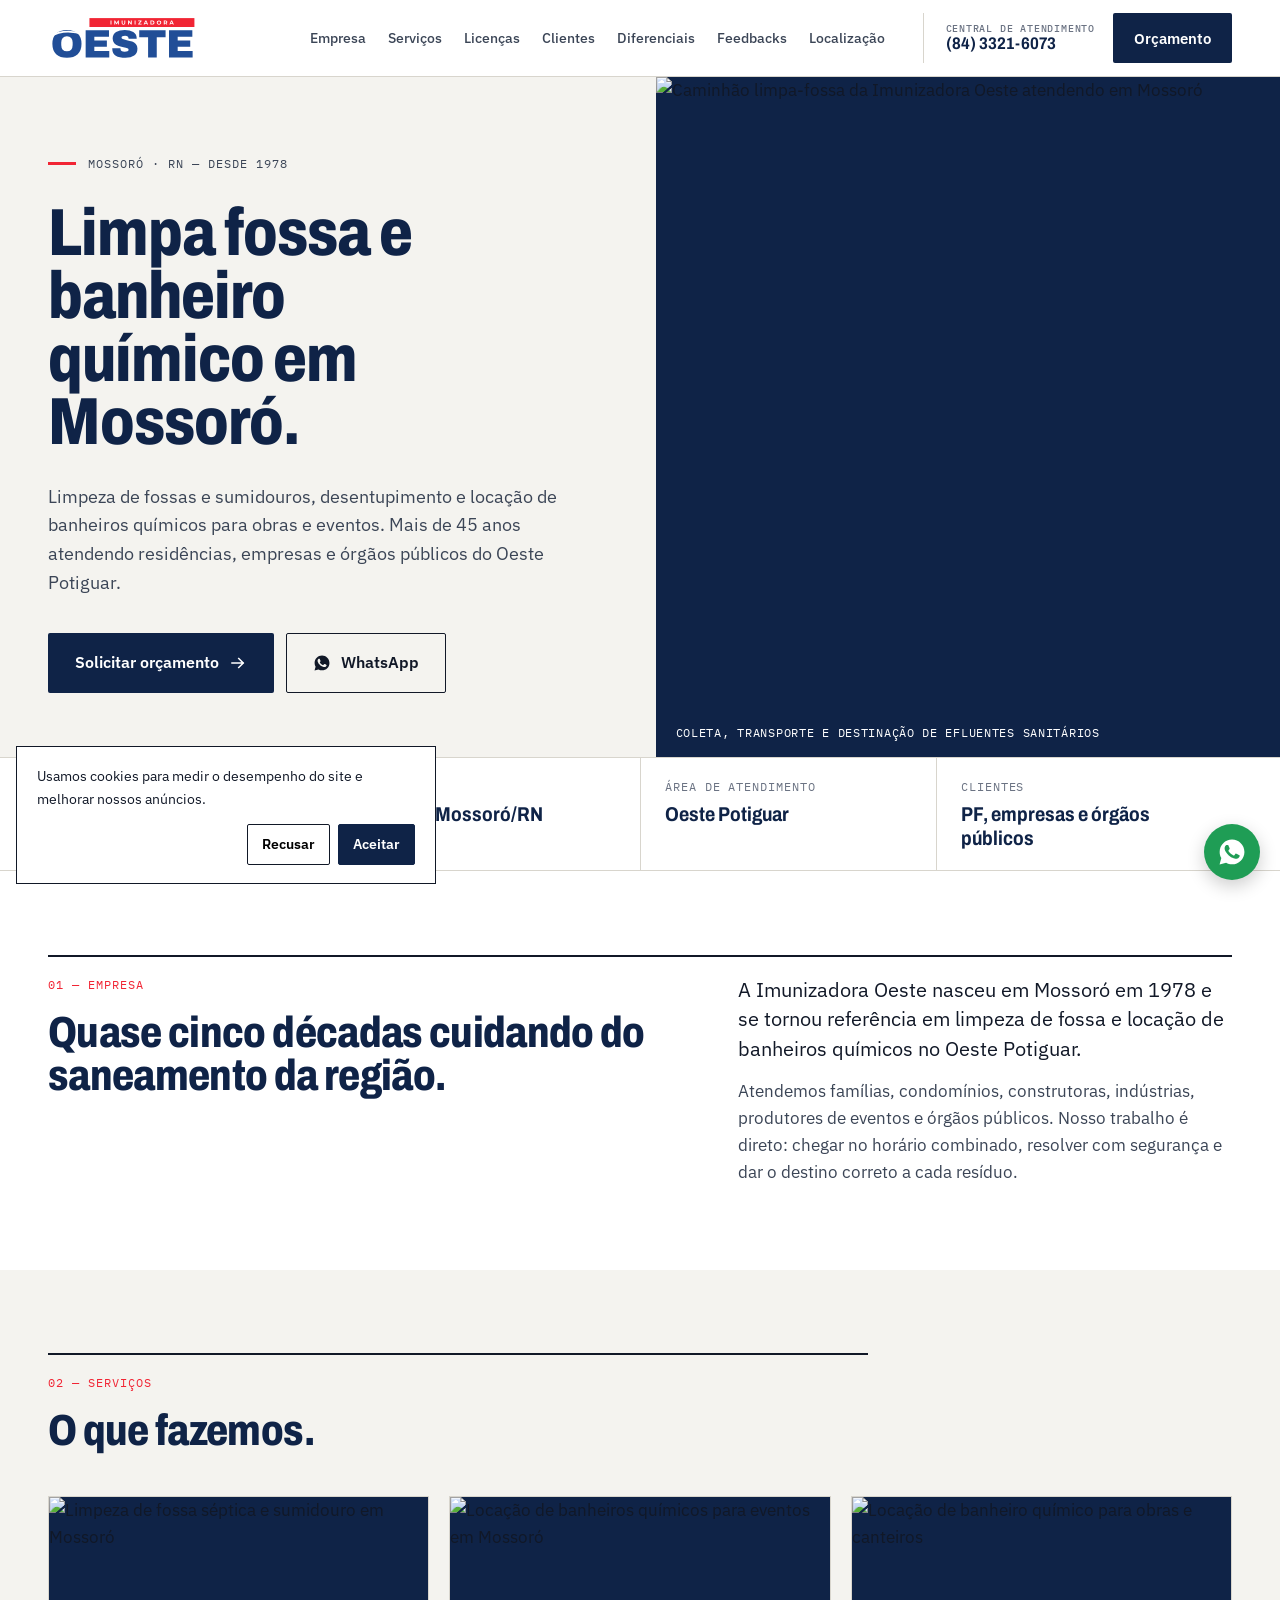
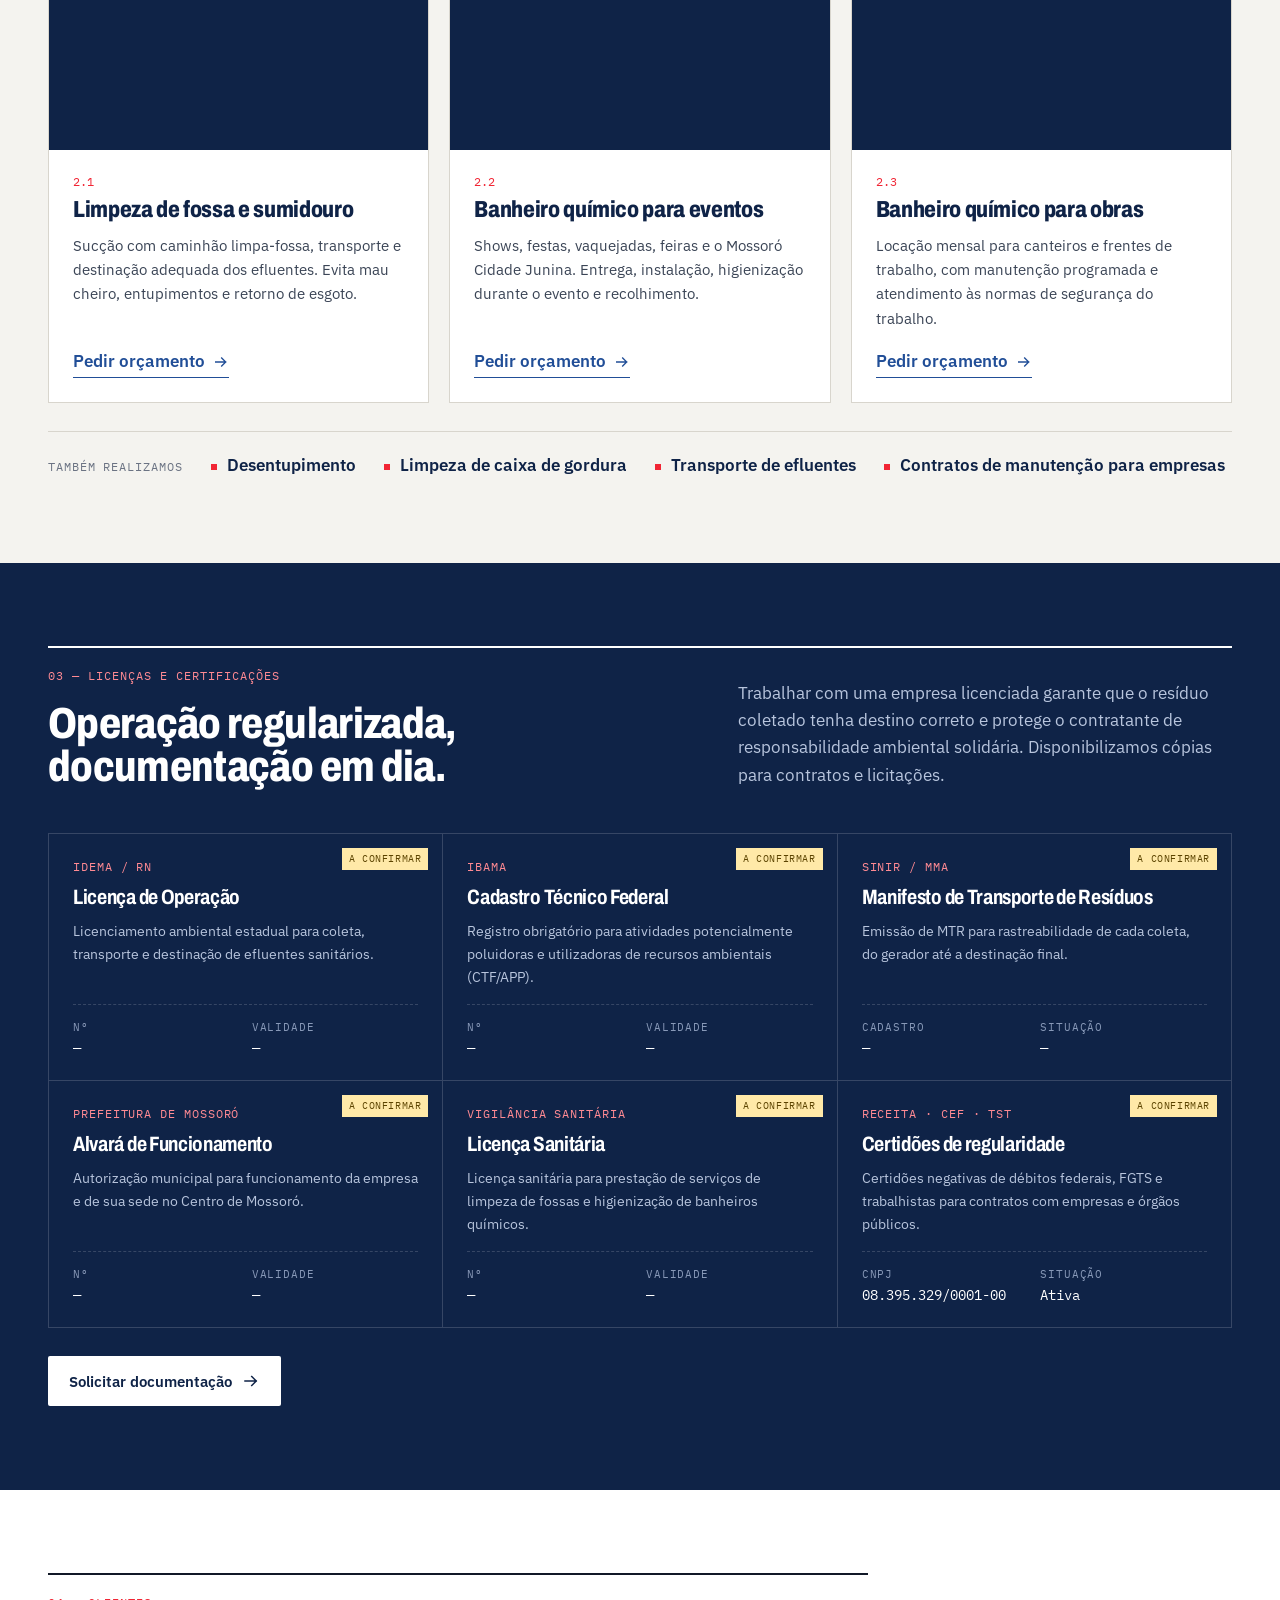
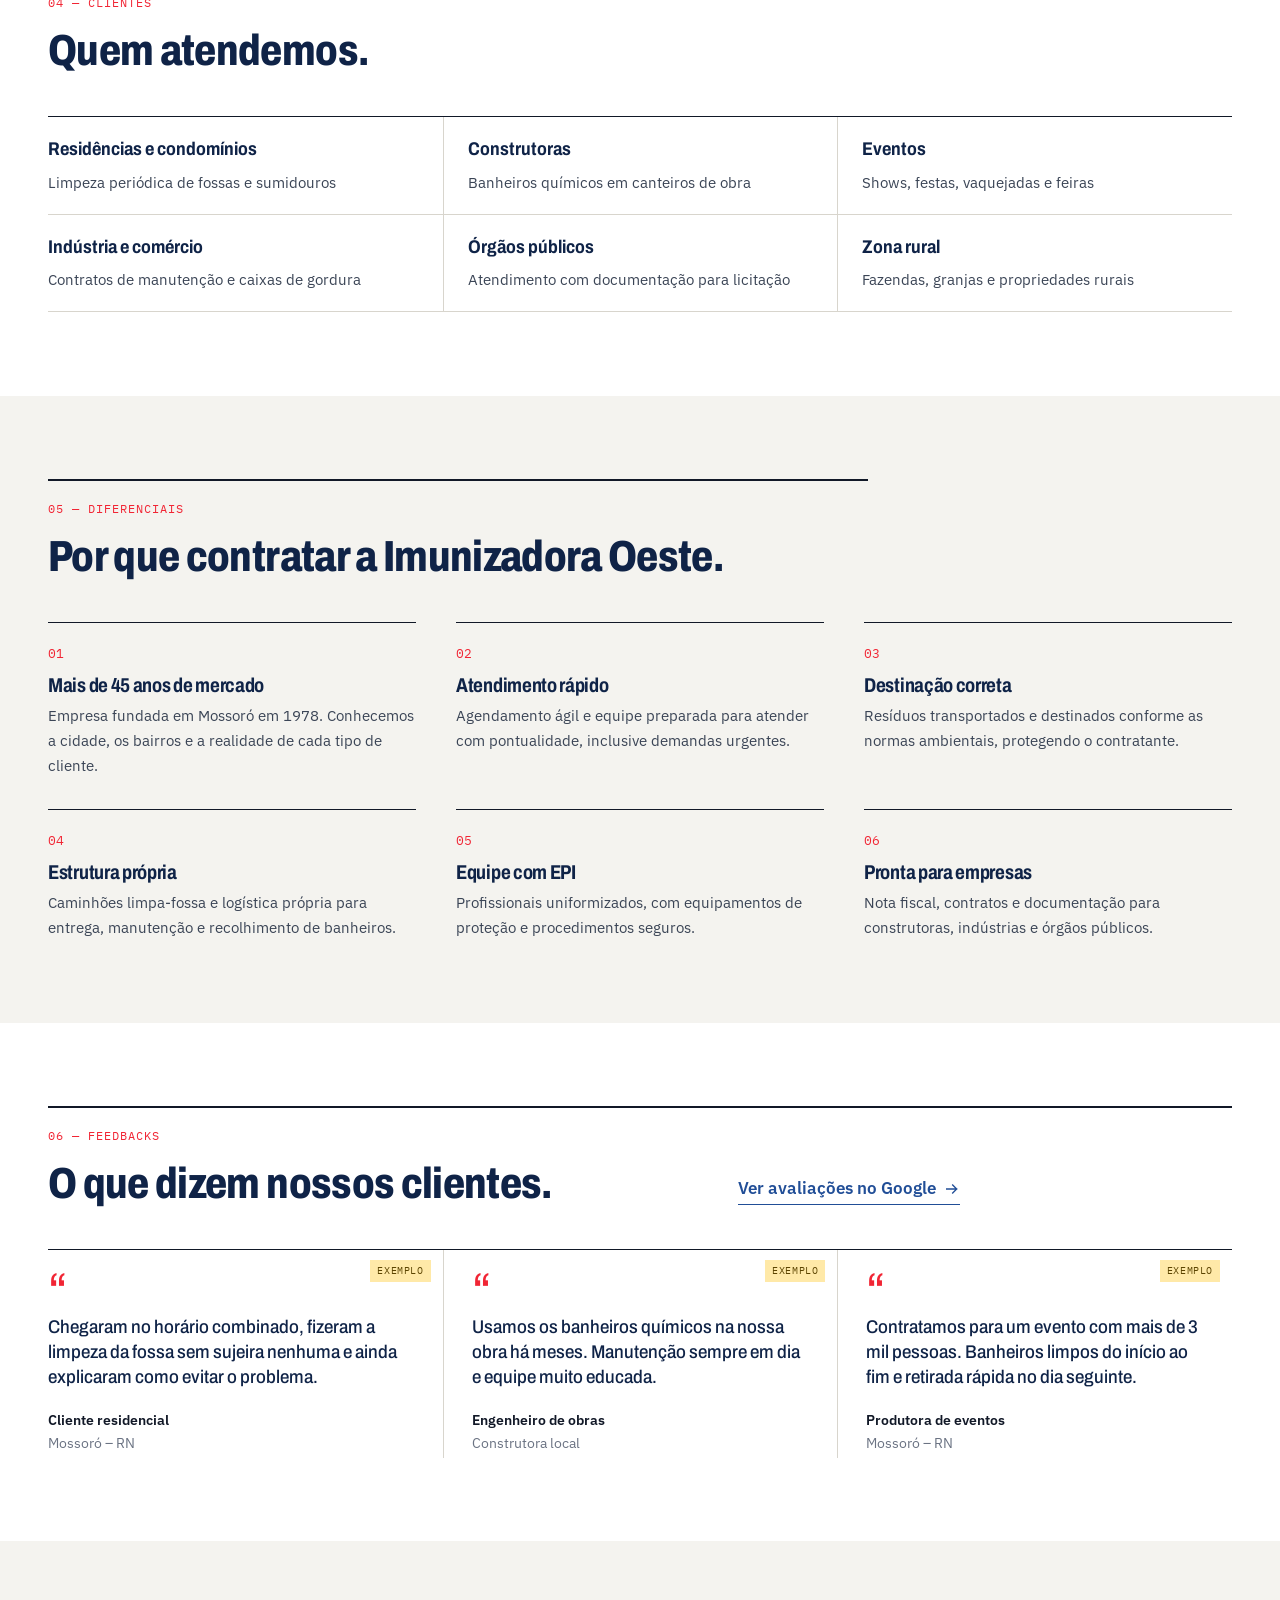
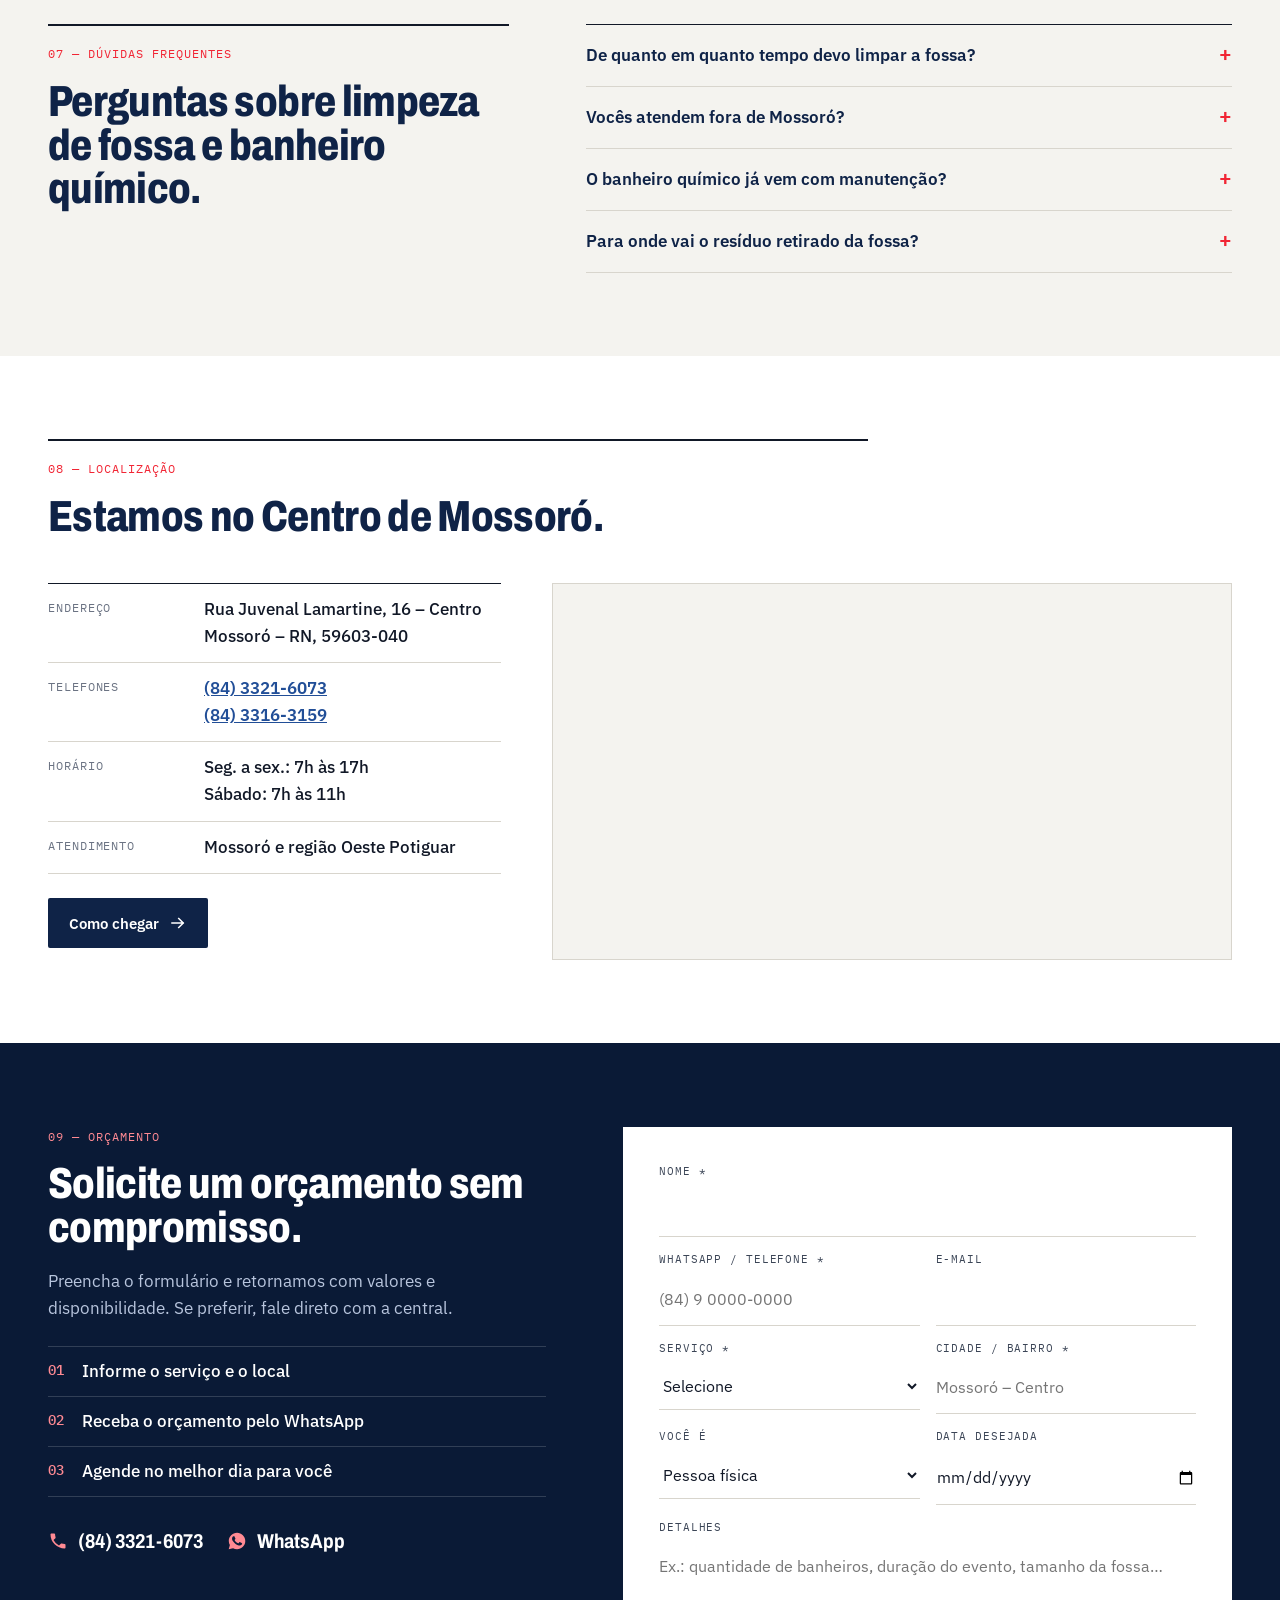
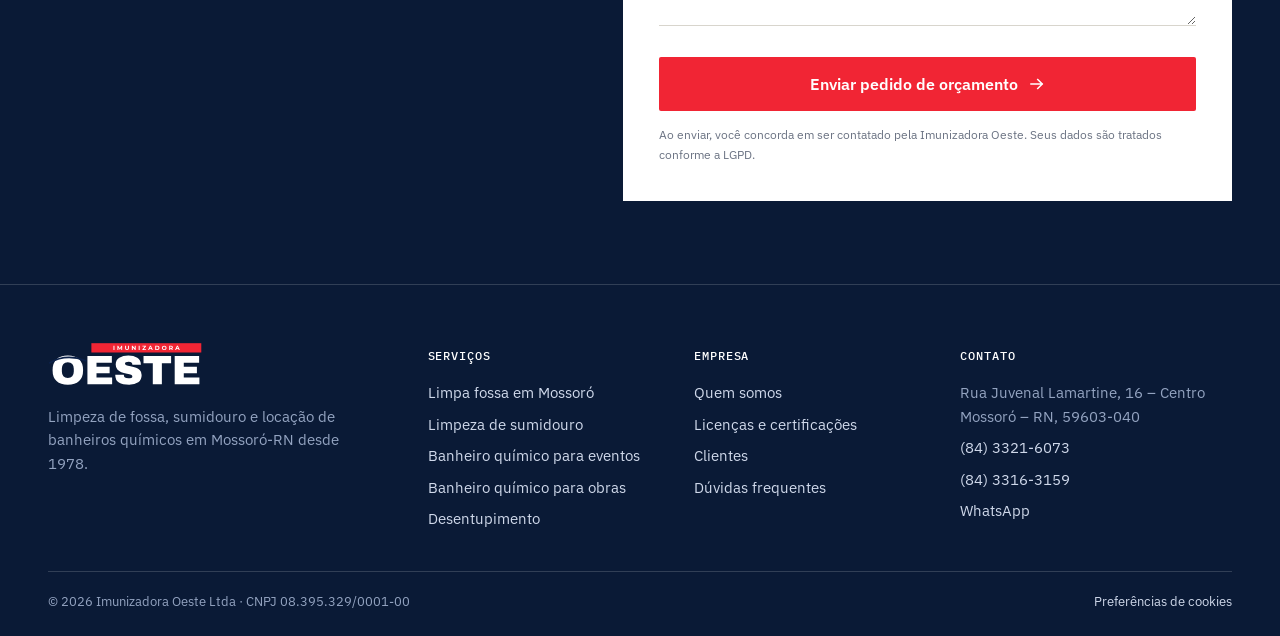
==== index.html @ 20e580c3 "Corrige cache de CSS/JS e enxuga a página - Versionamento automático (?v=hash) de style.css e main.j" ====
<!doctype html>
<html lang="pt-BR">
<head>
<meta charset="utf-8">
<meta name="viewport" content="width=device-width, initial-scale=1">
<title>Limpa Fossa e Banheiro Químico em Mossoró | Imunizadora Oeste – Desde 1978</title>
<meta name="description" content="Imunizadora Oeste: limpeza de fossa, sumidouro e locação de banheiros químicos em Mossoró-RN há mais de 45 anos. Atendimento rápido para residências, obras, eventos e empresas. Peça seu orçamento.">
<meta name="robots" content="index, follow, max-image-preview:large">
<link rel="canonical" href="https://imunizadora-oeste.vercel.app/">
<meta name="theme-color" content="#214E97">
<link rel="icon" href="/assets/img/favicon.svg" type="image/svg+xml">

<!-- Geo / SEO local -->
<meta name="geo.region" content="BR-RN">
<meta name="geo.placename" content="Mossoró">
<meta name="geo.position" content="-5.1878;-37.3442">
<meta name="ICBM" content="-5.1878, -37.3442">

<!-- Open Graph / redes sociais -->
<meta property="og:type" content="website">
<meta property="og:locale" content="pt_BR">
<meta property="og:site_name" content="Imunizadora Oeste">
<meta property="og:title" content="Imunizadora Oeste | Limpa Fossa e Banheiro Químico em Mossoró-RN">
<meta property="og:description" content="Há mais de 45 anos cuidando do saneamento de Mossoró e região. Limpeza de fossa e locação de banheiros químicos.">
<meta property="og:url" content="https://imunizadora-oeste.vercel.app/">
<meta property="og:image" content="https://imunizadora-oeste.vercel.app/assets/img/og-image.png">
<meta property="og:image:width" content="1376">
<meta property="og:image:height" content="768">
<meta name="twitter:card" content="summary_large_image">

<link rel="preconnect" href="https://fonts.googleapis.com">
<link rel="preconnect" href="https://fonts.gstatic.com" crossorigin>
<link href="https://fonts.googleapis.com/css2?family=Archivo:wdth,wght@62..125,500..800&family=IBM+Plex+Mono:wght@500&family=IBM+Plex+Sans:wght@400;500;600&display=swap" rel="stylesheet">
<link rel="preload" as="image" imagesrcset="/_vercel/image?url=https%3A%2F%2Fassets.morphix.pro%2Fb5ifkhx3.png&amp;w=640&amp;q=75 640w, /_vercel/image?url=https%3A%2F%2Fassets.morphix.pro%2Fb5ifkhx3.png&amp;w=1080&amp;q=75 1080w, /_vercel/image?url=https%3A%2F%2Fassets.morphix.pro%2Fb5ifkhx3.png&amp;w=1920&amp;q=75 1920w" imagesizes="(max-width: 900px) 100vw, 50vw">

<!-- =========================================================
     TRACKING – troque os IDs abaixo antes de publicar
     GTM: GTM-XXXXXXX | GA4: G-XXXXXXXXXX | Meta Pixel: 000000000000000
     ========================================================= -->
<script>
  window.SITE_CONFIG = {
    gtmId: 'GTM-XXXXXXX',
    ga4Id: 'G-XXXXXXXXXX',          // usado só se não houver GTM
    metaPixelId: '000000000000000',
    whatsapp: '558433216073',       // WhatsApp comercial (DDI+DDD+número)
    phone: '+558433216073',
    leadWebhook: ''                 // opcional: URL (Make/n8n/Zapier/CRM) que recebe o lead em JSON
  };
  // Consent Mode v2 (LGPD) – padrão negado até o aceite
  window.dataLayer = window.dataLayer || [];
  function gtag(){dataLayer.push(arguments);}
  gtag('consent', 'default', {
    ad_storage: 'denied', ad_user_data: 'denied', ad_personalization: 'denied',
    analytics_storage: 'denied', wait_for_update: 500
  });
  try { if (localStorage.getItem('io_consent') === 'granted') {
    gtag('consent', 'update', {ad_storage:'granted',ad_user_data:'granted',ad_personalization:'granted',analytics_storage:'granted'});
  }} catch(e){}
</script>
<script>
  // Google Tag Manager
  (function(w,d,s,l,i){if(!i||/X{5,}/.test(i))return;w[l]=w[l]||[];w[l].push({'gtm.start':
  new Date().getTime(),event:'gtm.js'});var f=d.getElementsByTagName(s)[0],
  j=d.createElement(s),dl=l!='dataLayer'?'&l='+l:'';j.async=true;j.src=
  'https://www.googletagmanager.com/gtm.js?id='+i+dl;f.parentNode.insertBefore(j,f);
  })(window,document,'script','dataLayer',window.SITE_CONFIG.gtmId);
  // GA4 direto (fallback quando não houver GTM)
  (function(id, gtm){ if(!id || /X{5,}/.test(id) || !/X{5,}/.test(gtm)) return;
    var s=document.createElement('script'); s.async=true; s.src='https://www.googletagmanager.com/gtag/js?id='+id;
    document.head.appendChild(s); gtag('js', new Date()); gtag('config', id);
  })(window.SITE_CONFIG.ga4Id, window.SITE_CONFIG.gtmId);
  // Meta Pixel
  (function(id){ if(!id || /^0+$/.test(id)) return;
  !function(f,b,e,v,n,t,s){if(f.fbq)return;n=f.fbq=function(){n.callMethod?
  n.callMethod.apply(n,arguments):n.queue.push(arguments)};if(!f._fbq)f._fbq=n;
  n.push=n;n.loaded=!0;n.version='2.0';n.queue=[];t=b.createElement(e);t.async=!0;
  t.src=v;s=b.getElementsByTagName(e)[0];s.parentNode.insertBefore(t,s)}(window,
  document,'script','https://connect.facebook.net/en_US/fbevents.js');
  fbq('consent', localStorage.getItem('io_consent')==='granted' ? 'grant' : 'revoke');
  fbq('init', id); fbq('track', 'PageView'); })(window.SITE_CONFIG.metaPixelId);
</script>

<!-- Dados estruturados (Schema.org) -->
<script type="application/ld+json">
{
  "@context": "https://schema.org",
  "@graph": [
    {
      "@type": ["LocalBusiness", "HomeAndConstructionBusiness"],
      "@id": "https://imunizadora-oeste.vercel.app/#empresa",
      "name": "Imunizadora Oeste",
      "legalName": "Imunizadora Oeste Ltda",
      "taxID": "08.395.329/0001-00",
      "url": "https://imunizadora-oeste.vercel.app/",
      "logo": "https://imunizadora-oeste.vercel.app/assets/img/logo-imunizadora-oeste.svg",
      "image": "https://imunizadora-oeste.vercel.app/assets/img/og-image.png",
      "description": "Empresa de saneamento em Mossoró-RN desde 1978, especializada em limpeza de fossa e sumidouro e locação de banheiros químicos.",
      "foundingDate": "1978",
      "telephone": "+55-84-3321-6073",
      "priceRange": "$$",
      "address": {
        "@type": "PostalAddress",
        "streetAddress": "Rua Juvenal Lamartine, 16 - Centro",
        "addressLocality": "Mossoró",
        "addressRegion": "RN",
        "postalCode": "59603-040",
        "addressCountry": "BR"
      },
      "geo": {"@type": "GeoCoordinates", "latitude": -5.1878, "longitude": -37.3442},
      "areaServed": [
        {"@type": "City", "name": "Mossoró"},
        {"@type": "City", "name": "Areia Branca"},
        {"@type": "City", "name": "Baraúna"},
        {"@type": "City", "name": "Governador Dix-Sept Rosado"},
        {"@type": "City", "name": "Tibau"},
        {"@type": "City", "name": "Grossos"},
        {"@type": "AdministrativeArea", "name": "Região Oeste Potiguar"}
      ],
      "openingHoursSpecification": [
        {"@type": "OpeningHoursSpecification", "dayOfWeek": ["Monday","Tuesday","Wednesday","Thursday","Friday"], "opens": "07:00", "closes": "17:00"},
        {"@type": "OpeningHoursSpecification", "dayOfWeek": "Saturday", "opens": "07:00", "closes": "11:00"}
      ],
      "hasOfferCatalog": {
        "@type": "OfferCatalog",
        "name": "Serviços de saneamento",
        "itemListElement": [
          {"@type": "Offer", "itemOffered": {"@type": "Service", "name": "Limpeza de fossa séptica"}},
          {"@type": "Offer", "itemOffered": {"@type": "Service", "name": "Limpeza de sumidouro"}},
          {"@type": "Offer", "itemOffered": {"@type": "Service", "name": "Locação de banheiro químico para eventos"}},
          {"@type": "Offer", "itemOffered": {"@type": "Service", "name": "Locação de banheiro químico para obras"}},
          {"@type": "Offer", "itemOffered": {"@type": "Service", "name": "Desentupimento"}},
          {"@type": "Offer", "itemOffered": {"@type": "Service", "name": "Limpeza de caixa de gordura"}}
        ]
      }
    },
    {
      "@type": "WebSite",
      "@id": "https://imunizadora-oeste.vercel.app/#site",
      "url": "https://imunizadora-oeste.vercel.app/",
      "name": "Imunizadora Oeste",
      "inLanguage": "pt-BR",
      "publisher": {"@id": "https://imunizadora-oeste.vercel.app/#empresa"}
    },
    {
      "@type": "FAQPage",
      "mainEntity": [
        {"@type": "Question", "name": "De quanto em quanto tempo devo limpar a fossa?",
         "acceptedAnswer": {"@type": "Answer", "text": "Em residências, o recomendado é a cada 1 a 2 anos, dependendo do tamanho da fossa e do número de moradores. Sinais como mau cheiro, ralos lentos e retorno de esgoto indicam que a limpeza está atrasada."}},
        {"@type": "Question", "name": "Vocês atendem fora de Mossoró?",
         "acceptedAnswer": {"@type": "Answer", "text": "Sim. Atendemos Mossoró e cidades da região Oeste Potiguar, como Areia Branca, Baraúna, Tibau, Grossos e Governador Dix-Sept Rosado. Consulte disponibilidade para outras localidades."}},
        {"@type": "Question", "name": "O banheiro químico já vem com manutenção?",
         "acceptedAnswer": {"@type": "Answer", "text": "Sim. A locação inclui entrega, instalação, higienização e recolhimento. Para obras e locações longas, fazemos manutenção periódica programada."}},
        {"@type": "Question", "name": "Para onde vai o resíduo retirado da fossa?",
         "acceptedAnswer": {"@type": "Answer", "text": "Todo o resíduo é transportado e destinado de forma adequada, conforme as exigências ambientais, com emissão de comprovante para empresas que precisam de documentação."}}
      ]
    }
  ]
}
</script>

<link rel="stylesheet" href="/assets/css/style.css?v=d94fb74618">
</head>
<body>
<noscript><iframe src="https://www.googletagmanager.com/ns.html?id=GTM-XXXXXXX" height="0" width="0" style="display:none;visibility:hidden"></iframe></noscript>
<a class="skip" href="#conteudo">Pular para o conteúdo</a>

<!-- Ícones -->
<svg width="0" height="0" style="position:absolute" aria-hidden="true">
  <symbol id="i-wa" viewBox="0 0 24 24"><path fill="currentColor" d="M12.04 2C6.58 2 2.13 6.45 2.13 11.91c0 1.75.46 3.45 1.32 4.95L2.05 22l5.25-1.38c1.45.79 3.08 1.21 4.74 1.21 5.46 0 9.91-4.45 9.91-9.91C21.95 6.45 17.5 2 12.04 2zm5.8 14.03c-.25.69-1.44 1.32-1.98 1.38-.51.06-1.15.08-1.85-.12-.43-.13-.98-.32-1.68-.62-2.96-1.28-4.89-4.26-5.04-4.46-.15-.2-1.2-1.6-1.2-3.05 0-1.45.76-2.17 1.03-2.46.27-.3.59-.37.79-.37h.57c.18 0 .43-.07.67.51.25.59.84 2.04.91 2.19.07.15.12.32.02.52-.1.2-.15.32-.3.49-.15.17-.31.39-.45.52-.15.15-.3.31-.13.61.17.3.77 1.27 1.65 2.06 1.14 1.01 2.09 1.33 2.39 1.48.3.15.47.12.64-.07.17-.2.74-.86.94-1.16.2-.3.39-.25.67-.15.27.1 1.73.82 2.03.97.3.15.49.22.57.34.07.12.07.69-.18 1.38z"/></symbol>
  <symbol id="i-phone" viewBox="0 0 24 24"><path fill="currentColor" d="M6.6 10.8a15.1 15.1 0 006.6 6.6l2.2-2.2c.3-.3.7-.4 1-.2 1.1.4 2.3.6 3.6.6.6 0 1 .4 1 1V20c0 .6-.4 1-1 1A17 17 0 013 4c0-.6.4-1 1-1h3.5c.6 0 1 .4 1 1 0 1.3.2 2.5.6 3.6.1.3 0 .7-.2 1z"/></symbol>
  <symbol id="i-arrow" viewBox="0 0 24 24"><path fill="none" stroke="currentColor" stroke-width="2" stroke-linecap="square" d="M4 12h15M13 6l6 6-6 6"/></symbol>
</svg>

<header class="site">
  <div class="wrap head">
    <a href="#inicio" class="brand" aria-label="Imunizadora Oeste – página inicial"><img src="/assets/img/logo-imunizadora-oeste.svg" alt="Imunizadora Oeste" width="570" height="168"></a>
    <nav class="main" id="menu" aria-label="Menu principal">
      <ul>
        <li><a href="#quem-somos">Empresa</a></li>
        <li><a href="#servicos">Serviços</a></li>
        <li><a href="#licencas">Licenças</a></li>
        <li><a href="#clientes">Clientes</a></li>
        <li><a href="#diferenciais">Diferenciais</a></li>
        <li><a href="#feedbacks">Feedbacks</a></li>
        <li><a href="#localizacao">Localização</a></li>
      </ul>
    </nav>
    <div class="head-contact">
      <a class="head-phone" href="tel:+558433216073" data-track="click_phone" data-loc="header"><small>Central de atendimento</small>(84) 3321-6073</a>
      <a href="#orcamento" class="btn btn-solid" data-track="cta_click" data-loc="header">Orçamento</a>
    </div>
    <button class="menu-btn" aria-label="Abrir menu" aria-controls="menu" aria-expanded="false"><span></span><span></span></button>
  </div>
</header>

<main id="conteudo">
  <!-- HERO -->
  <section class="hero" id="inicio" aria-labelledby="h1">
    <div class="hero-text">
      <p class="kicker"><span class="bar"></span>Mossoró · RN — desde 1978</p>
      <h1 id="h1">Limpa fossa e banheiro químico em Mossoró.</h1>
      <p class="lead">Limpeza de fossas e sumidouros, desentupimento e locação de banheiros químicos para obras e eventos. Mais de 45 anos atendendo residências, empresas e órgãos públicos do Oeste Potiguar.</p>
      <div class="ctas">
        <a href="#orcamento" class="btn btn-solid btn-lg" data-track="cta_click" data-loc="hero">Solicitar orçamento <svg><use href="#i-arrow"/></svg></a>
        <a href="#" class="btn btn-line btn-lg js-wa" data-track="click_whatsapp" data-loc="hero"><svg><use href="#i-wa"/></svg>WhatsApp</a>
      </div>
    </div>
    <figure class="hero-media">
      <img src="/_vercel/image?url=https%3A%2F%2Fassets.morphix.pro%2Fb5ifkhx3.png&amp;w=1080&amp;q=75" srcset="/_vercel/image?url=https%3A%2F%2Fassets.morphix.pro%2Fb5ifkhx3.png&amp;w=640&amp;q=75 640w, /_vercel/image?url=https%3A%2F%2Fassets.morphix.pro%2Fb5ifkhx3.png&amp;w=1080&amp;q=75 1080w, /_vercel/image?url=https%3A%2F%2Fassets.morphix.pro%2Fb5ifkhx3.png&amp;w=1920&amp;q=75 1920w" sizes="(max-width: 900px) 100vw, 50vw" alt="Caminhão limpa-fossa da Imunizadora Oeste atendendo em Mossoró" width="1376" height="768" fetchpriority="high">
      <figcaption>Coleta, transporte e destinação de efluentes sanitários</figcaption>
    </figure>
  </section>

  <div class="facts" aria-label="Dados da empresa">
    <div class="wrap facts-grid">
      <div><span class="lbl">Fundação</span><strong>1978</strong></div>
      <div><span class="lbl">Sede</span><strong>Centro, Mossoró/RN</strong></div>
      <div><span class="lbl">Área de atendimento</span><strong>Oeste Potiguar</strong></div>
      <div><span class="lbl">Clientes</span><strong>PF, empresas e órgãos públicos</strong></div>
    </div>
  </div>

  <!-- QUEM SOMOS -->
  <section id="quem-somos" class="sec" aria-labelledby="t-quem">
    <div class="wrap">
      <header class="sec-head sec-head-split reveal">
        <div>
          <p class="num">01 — Empresa</p>
          <h2 id="t-quem">Quase cinco décadas cuidando do saneamento da região.</h2>
        </div>
        <div class="about-text">
          <p class="big">A Imunizadora Oeste nasceu em Mossoró em 1978 e se tornou referência em limpeza de fossa e locação de banheiros químicos no Oeste Potiguar.</p>
          <p>Atendemos famílias, condomínios, construtoras, indústrias, produtores de eventos e órgãos públicos. Nosso trabalho é direto: chegar no horário combinado, resolver com segurança e dar o destino correto a cada resíduo.</p>
        </div>
      </header>
    </div>
  </section>

  <!-- SERVIÇOS -->
  <section id="servicos" class="sec sec-alt" aria-labelledby="t-serv">
    <div class="wrap">
      <header class="sec-head reveal">
        <p class="num">02 — Serviços</p>
        <h2 id="t-serv">O que fazemos.</h2>
      </header>

      <div class="svcs">
        <article class="svc reveal">
          <div class="svc-media"><img src="/_vercel/image?url=https%3A%2F%2Fassets.morphix.pro%2Fse06aob0.png&amp;w=1080&amp;q=75" srcset="/_vercel/image?url=https%3A%2F%2Fassets.morphix.pro%2Fse06aob0.png&amp;w=640&amp;q=75 640w, /_vercel/image?url=https%3A%2F%2Fassets.morphix.pro%2Fse06aob0.png&amp;w=1080&amp;q=75 1080w, /_vercel/image?url=https%3A%2F%2Fassets.morphix.pro%2Fse06aob0.png&amp;w=1920&amp;q=75 1920w" sizes="(max-width: 900px) 100vw, 50vw" alt="Limpeza de fossa séptica e sumidouro em Mossoró" width="1200" height="896" loading="lazy"></div>
          <div class="svc-body">
            <span class="svc-n">2.1</span>
            <h3>Limpeza de fossa e sumidouro</h3>
            <p>Sucção com caminhão limpa-fossa, transporte e destinação adequada dos efluentes. Evita mau cheiro, entupimentos e retorno de esgoto.</p>
            <a href="#orcamento" class="link" data-track="service_click" data-service="limpeza_fossa">Pedir orçamento <svg><use href="#i-arrow"/></svg></a>
          </div>
        </article>
        <article class="svc reveal">
          <div class="svc-media"><img src="/_vercel/image?url=https%3A%2F%2Fassets.morphix.pro%2F5854b3lp.png&amp;w=1080&amp;q=75" srcset="/_vercel/image?url=https%3A%2F%2Fassets.morphix.pro%2F5854b3lp.png&amp;w=640&amp;q=75 640w, /_vercel/image?url=https%3A%2F%2Fassets.morphix.pro%2F5854b3lp.png&amp;w=1080&amp;q=75 1080w, /_vercel/image?url=https%3A%2F%2Fassets.morphix.pro%2F5854b3lp.png&amp;w=1920&amp;q=75 1920w" sizes="(max-width: 900px) 100vw, 50vw" alt="Locação de banheiros químicos para eventos em Mossoró" width="1200" height="896" loading="lazy"></div>
          <div class="svc-body">
            <span class="svc-n">2.2</span>
            <h3>Banheiro químico para eventos</h3>
            <p>Shows, festas, vaquejadas, feiras e o Mossoró Cidade Junina. Entrega, instalação, higienização durante o evento e recolhimento.</p>
            <a href="#orcamento" class="link" data-track="service_click" data-service="banheiro_eventos">Pedir orçamento <svg><use href="#i-arrow"/></svg></a>
          </div>
        </article>
        <article class="svc reveal">
          <div class="svc-media"><img src="/_vercel/image?url=https%3A%2F%2Fassets.morphix.pro%2Fw1a8wjmv.png&amp;w=1080&amp;q=75" srcset="/_vercel/image?url=https%3A%2F%2Fassets.morphix.pro%2Fw1a8wjmv.png&amp;w=640&amp;q=75 640w, /_vercel/image?url=https%3A%2F%2Fassets.morphix.pro%2Fw1a8wjmv.png&amp;w=1080&amp;q=75 1080w, /_vercel/image?url=https%3A%2F%2Fassets.morphix.pro%2Fw1a8wjmv.png&amp;w=1920&amp;q=75 1920w" sizes="(max-width: 900px) 100vw, 50vw" alt="Locação de banheiro químico para obras e canteiros" width="1200" height="896" loading="lazy"></div>
          <div class="svc-body">
            <span class="svc-n">2.3</span>
            <h3>Banheiro químico para obras</h3>
            <p>Locação mensal para canteiros e frentes de trabalho, com manutenção programada e atendimento às normas de segurança do trabalho.</p>
            <a href="#orcamento" class="link" data-track="service_click" data-service="banheiro_obras">Pedir orçamento <svg><use href="#i-arrow"/></svg></a>
          </div>
        </article>
      </div>

      <div class="also reveal">
        <span class="lbl">Também realizamos</span>
        <ul><li>Desentupimento</li><li>Limpeza de caixa de gordura</li><li>Transporte de efluentes</li><li>Contratos de manutenção para empresas</li></ul>
      </div>
    </div>
  </section>

  <!-- LICENÇAS E CERTIFICAÇÕES -->
  <!-- ATENÇÃO: confirme com o cliente quais documentos ele possui, preencha número/validade e remova o selo .tag-pend.
       Exclua os cartões dos documentos que a empresa não tiver. -->
  <section id="licencas" class="sec sec-dark" aria-labelledby="t-lic">
    <div class="wrap">
      <header class="sec-head sec-head-split reveal">
        <div>
          <p class="num">03 — Licenças e certificações</p>
          <h2 id="t-lic">Operação regularizada, documentação em dia.</h2>
        </div>
        <p>Trabalhar com uma empresa licenciada garante que o resíduo coletado tenha destino correto e protege o contratante de responsabilidade ambiental solidária. Disponibilizamos cópias para contratos e licitações.</p>
      </header>
      <div class="docs">
        <article class="doc reveal">
          <span class="tag-pend">A confirmar</span>
          <p class="doc-org">IDEMA / RN</p>
          <h3>Licença de Operação</h3>
          <p>Licenciamento ambiental estadual para coleta, transporte e destinação de efluentes sanitários.</p>
          <dl><div><dt>Nº</dt><dd>—</dd></div><div><dt>Validade</dt><dd>—</dd></div></dl>
        </article>
        <article class="doc reveal">
          <span class="tag-pend">A confirmar</span>
          <p class="doc-org">IBAMA</p>
          <h3>Cadastro Técnico Federal</h3>
          <p>Registro obrigatório para atividades potencialmente poluidoras e utilizadoras de recursos ambientais (CTF/APP).</p>
          <dl><div><dt>Nº</dt><dd>—</dd></div><div><dt>Validade</dt><dd>—</dd></div></dl>
        </article>
        <article class="doc reveal">
          <span class="tag-pend">A confirmar</span>
          <p class="doc-org">SINIR / MMA</p>
          <h3>Manifesto de Transporte de Resíduos</h3>
          <p>Emissão de MTR para rastreabilidade de cada coleta, do gerador até a destinação final.</p>
          <dl><div><dt>Cadastro</dt><dd>—</dd></div><div><dt>Situação</dt><dd>—</dd></div></dl>
        </article>
        <article class="doc reveal">
          <span class="tag-pend">A confirmar</span>
          <p class="doc-org">Prefeitura de Mossoró</p>
          <h3>Alvará de Funcionamento</h3>
          <p>Autorização municipal para funcionamento da empresa e de sua sede no Centro de Mossoró.</p>
          <dl><div><dt>Nº</dt><dd>—</dd></div><div><dt>Validade</dt><dd>—</dd></div></dl>
        </article>
        <article class="doc reveal">
          <span class="tag-pend">A confirmar</span>
          <p class="doc-org">Vigilância Sanitária</p>
          <h3>Licença Sanitária</h3>
          <p>Licença sanitária para prestação de serviços de limpeza de fossas e higienização de banheiros químicos.</p>
          <dl><div><dt>Nº</dt><dd>—</dd></div><div><dt>Validade</dt><dd>—</dd></div></dl>
        </article>
        <article class="doc reveal">
          <span class="tag-pend">A confirmar</span>
          <p class="doc-org">Receita · CEF · TST</p>
          <h3>Certidões de regularidade</h3>
          <p>Certidões negativas de débitos federais, FGTS e trabalhistas para contratos com empresas e órgãos públicos.</p>
          <dl><div><dt>CNPJ</dt><dd>08.395.329/0001-00</dd></div><div><dt>Situação</dt><dd>Ativa</dd></div></dl>
        </article>
      </div>
      <p class="docs-cta reveal"><a href="#" class="btn btn-invert js-wa" data-wa-msg="Olá, Imunizadora Oeste! Gostaria de solicitar a documentação/licenças da empresa." data-track="click_docs" data-loc="licencas">Solicitar documentação <svg><use href="#i-arrow"/></svg></a></p>
    </div>
  </section>

  <!-- CLIENTES -->
  <section id="clientes" class="sec" aria-labelledby="t-cli">
    <div class="wrap">
      <header class="sec-head reveal">
        <p class="num">04 — Clientes</p>
        <h2 id="t-cli">Quem atendemos.</h2>
      </header>
      <!-- Para inserir logos reais de clientes, adicione uma lista de <img> com alt descritivo após esta tabela -->
      <ul class="segs reveal">
        <li><strong>Residências e condomínios</strong><span>Limpeza periódica de fossas e sumidouros</span></li>
        <li><strong>Construtoras</strong><span>Banheiros químicos em canteiros de obra</span></li>
        <li><strong>Eventos</strong><span>Shows, festas, vaquejadas e feiras</span></li>
        <li><strong>Indústria e comércio</strong><span>Contratos de manutenção e caixas de gordura</span></li>
        <li><strong>Órgãos públicos</strong><span>Atendimento com documentação para licitação</span></li>
        <li><strong>Zona rural</strong><span>Fazendas, granjas e propriedades rurais</span></li>
      </ul>
    </div>
  </section>

  <!-- DIFERENCIAIS -->
  <section id="diferenciais" class="sec sec-alt" aria-labelledby="t-dif">
    <div class="wrap">
      <header class="sec-head reveal">
        <p class="num">05 — Diferenciais</p>
        <h2 id="t-dif">Por que contratar a Imunizadora Oeste.</h2>
      </header>
      <div class="diffs">
        <div class="diff reveal"><span class="diff-n">01</span><h3>Mais de 45 anos de mercado</h3><p>Empresa fundada em Mossoró em 1978. Conhecemos a cidade, os bairros e a realidade de cada tipo de cliente.</p></div>
        <div class="diff reveal"><span class="diff-n">02</span><h3>Atendimento rápido</h3><p>Agendamento ágil e equipe preparada para atender com pontualidade, inclusive demandas urgentes.</p></div>
        <div class="diff reveal"><span class="diff-n">03</span><h3>Destinação correta</h3><p>Resíduos transportados e destinados conforme as normas ambientais, protegendo o contratante.</p></div>
        <div class="diff reveal"><span class="diff-n">04</span><h3>Estrutura própria</h3><p>Caminhões limpa-fossa e logística própria para entrega, manutenção e recolhimento de banheiros.</p></div>
        <div class="diff reveal"><span class="diff-n">05</span><h3>Equipe com EPI</h3><p>Profissionais uniformizados, com equipamentos de proteção e procedimentos seguros.</p></div>
        <div class="diff reveal"><span class="diff-n">06</span><h3>Pronta para empresas</h3><p>Nota fiscal, contratos e documentação para construtoras, indústrias e órgãos públicos.</p></div>
      </div>
    </div>
  </section>

  <!-- FEEDBACKS -->
  <section id="feedbacks" class="sec" aria-labelledby="t-fb">
    <div class="wrap">
      <header class="sec-head sec-head-split reveal">
        <div>
          <p class="num">06 — Feedbacks</p>
          <h2 id="t-fb">O que dizem nossos clientes.</h2>
        </div>
        <p><a class="link" href="https://www.google.com/maps/search/?api=1&query=Imunizadora+Oeste+Mossor%C3%B3" target="_blank" rel="noopener" data-track="click_reviews" data-loc="feedbacks">Ver avaliações no Google <svg><use href="#i-arrow"/></svg></a></p>
      </header>
      <!-- ATENÇÃO: depoimentos de EXEMPLO. Substitua por avaliações reais do Google (com autorização) e remova o selo .tag-exemplo -->
      <div class="quotes">
        <figure class="quote reveal">
          <span class="tag-exemplo">Exemplo</span>
          <blockquote>Chegaram no horário combinado, fizeram a limpeza da fossa sem sujeira nenhuma e ainda explicaram como evitar o problema.</blockquote>
          <figcaption><strong>Cliente residencial</strong>Mossoró – RN</figcaption>
        </figure>
        <figure class="quote reveal">
          <span class="tag-exemplo">Exemplo</span>
          <blockquote>Usamos os banheiros químicos na nossa obra há meses. Manutenção sempre em dia e equipe muito educada.</blockquote>
          <figcaption><strong>Engenheiro de obras</strong>Construtora local</figcaption>
        </figure>
        <figure class="quote reveal">
          <span class="tag-exemplo">Exemplo</span>
          <blockquote>Contratamos para um evento com mais de 3 mil pessoas. Banheiros limpos do início ao fim e retirada rápida no dia seguinte.</blockquote>
          <figcaption><strong>Produtora de eventos</strong>Mossoró – RN</figcaption>
        </figure>
      </div>
    </div>
  </section>

  <!-- FAQ (SEO) -->
  <section id="duvidas" class="sec sec-alt" aria-labelledby="t-faq">
    <div class="wrap faq-grid">
      <header class="sec-head reveal">
        <p class="num">07 — Dúvidas frequentes</p>
        <h2 id="t-faq">Perguntas sobre limpeza de fossa e banheiro químico.</h2>
      </header>
      <div class="faq">
        <details data-track="faq_open"><summary>De quanto em quanto tempo devo limpar a fossa?</summary><p>Em residências, o recomendado é a cada 1 a 2 anos, dependendo do tamanho da fossa e do número de moradores. Sinais como mau cheiro, ralos lentos e retorno de esgoto indicam que a limpeza está atrasada.</p></details>
        <details data-track="faq_open"><summary>Vocês atendem fora de Mossoró?</summary><p>Sim. Atendemos Mossoró e cidades da região Oeste Potiguar, como Areia Branca, Baraúna, Tibau, Grossos e Governador Dix-Sept Rosado. Consulte disponibilidade para outras localidades.</p></details>
        <details data-track="faq_open"><summary>O banheiro químico já vem com manutenção?</summary><p>Sim. A locação inclui entrega, instalação, higienização e recolhimento. Para obras e locações longas, fazemos manutenção periódica programada.</p></details>
        <details data-track="faq_open"><summary>Para onde vai o resíduo retirado da fossa?</summary><p>Todo o resíduo é transportado e destinado de forma adequada, conforme as exigências ambientais, com emissão de comprovante para empresas que precisam de documentação.</p></details>
      </div>
    </div>
  </section>

  <!-- LOCALIZAÇÃO -->
  <section id="localizacao" class="sec" aria-labelledby="t-loc">
    <div class="wrap">
      <header class="sec-head reveal">
        <p class="num">08 — Localização</p>
        <h2 id="t-loc">Estamos no Centro de Mossoró.</h2>
      </header>
      <div class="loc">
        <dl class="spec loc-info reveal">
          <div><dt>Endereço</dt><dd>Rua Juvenal Lamartine, 16 – Centro<br>Mossoró – RN, 59603-040</dd></div>
          <div><dt>Telefones</dt><dd><a href="tel:+558433216073" data-track="click_phone" data-loc="localizacao">(84) 3321-6073</a><br><a href="tel:+558433163159" data-track="click_phone" data-loc="localizacao">(84) 3316-3159</a></dd></div>
          <div><dt>Horário</dt><dd>Seg. a sex.: 7h às 17h<br>Sábado: 7h às 11h</dd></div>
          <div><dt>Atendimento</dt><dd>Mossoró e região Oeste Potiguar</dd></div>
          <div class="spec-cta"><a class="btn btn-solid" href="https://www.google.com/maps/dir/?api=1&destination=Rua+Juvenal+Lamartine,+16,+Centro,+Mossor%C3%B3+-+RN,+59603-040" target="_blank" rel="noopener" data-track="click_directions" data-loc="localizacao">Como chegar <svg><use href="#i-arrow"/></svg></a></div>
        </dl>
        <div class="map reveal">
          <iframe title="Mapa – Imunizadora Oeste em Mossoró" loading="lazy" referrerpolicy="no-referrer-when-downgrade"
            src="https://www.google.com/maps?q=Rua+Juvenal+Lamartine,+16,+Centro,+Mossor%C3%B3+-+RN,+59603-040&output=embed"></iframe>
        </div>
      </div>
    </div>
  </section>

  <!-- ORÇAMENTO -->
  <section id="orcamento" class="sec sec-dark quote-sec" aria-labelledby="t-orc">
    <div class="wrap quote-grid">
      <div class="reveal">
        <p class="num">09 — Orçamento</p>
        <h2 id="t-orc">Solicite um orçamento sem compromisso.</h2>
        <p class="sub">Preencha o formulário e retornamos com valores e disponibilidade. Se preferir, fale direto com a central.</p>
        <ol class="steps">
          <li>Informe o serviço e o local</li>
          <li>Receba o orçamento pelo WhatsApp</li>
          <li>Agende no melhor dia para você</li>
        </ol>
        <div class="direct">
          <a href="tel:+558433216073" data-track="click_phone" data-loc="orcamento"><svg><use href="#i-phone"/></svg>(84) 3321-6073</a>
          <a href="#" class="js-wa" data-track="click_whatsapp" data-loc="orcamento"><svg><use href="#i-wa"/></svg>WhatsApp</a>
        </div>
      </div>
      <form class="lead reveal" id="form-orcamento" novalidate>
        <div class="full"><label for="f-nome">Nome *</label><input id="f-nome" name="nome" autocomplete="name" required></div>
        <div><label for="f-tel">WhatsApp / Telefone *</label><input id="f-tel" name="telefone" type="tel" inputmode="tel" autocomplete="tel" placeholder="(84) 9 0000-0000" required></div>
        <div><label for="f-email">E-mail</label><input id="f-email" name="email" type="email" autocomplete="email"></div>
        <div><label for="f-serv">Serviço *</label>
          <select id="f-serv" name="servico" required>
            <option value="">Selecione</option>
            <option>Limpeza de fossa / sumidouro</option>
            <option>Banheiro químico – evento</option>
            <option>Banheiro químico – obra</option>
            <option>Desentupimento</option>
            <option>Caixa de gordura</option>
            <option>Outro</option>
          </select></div>
        <div><label for="f-cidade">Cidade / bairro *</label><input id="f-cidade" name="cidade" placeholder="Mossoró – Centro" required></div>
        <div><label for="f-tipo">Você é</label>
          <select id="f-tipo" name="tipo_cliente"><option>Pessoa física</option><option>Empresa</option><option>Órgão público</option></select></div>
        <div><label for="f-data">Data desejada</label><input id="f-data" name="data" type="date"></div>
        <div class="full"><label for="f-msg">Detalhes</label><textarea id="f-msg" name="mensagem" placeholder="Ex.: quantidade de banheiros, duração do evento, tamanho da fossa…"></textarea></div>
        <!-- campos de atribuição (preenchidos automaticamente) -->
        <input type="hidden" name="utm_source"><input type="hidden" name="utm_medium"><input type="hidden" name="utm_campaign">
        <input type="hidden" name="utm_term"><input type="hidden" name="utm_content"><input type="hidden" name="gclid">
        <input type="hidden" name="fbclid"><input type="hidden" name="landing_page"><input type="hidden" name="referrer">
        <input class="hp" type="text" name="empresa_site" tabindex="-1" autocomplete="off" aria-hidden="true">
        <div class="full"><button class="btn btn-red btn-lg" type="submit">Enviar pedido de orçamento <svg><use href="#i-arrow"/></svg></button></div>
        <p class="form-legal full">Ao enviar, você concorda em ser contatado pela Imunizadora Oeste. Seus dados são tratados conforme a LGPD.</p>
        <div class="form-ok" role="status">Recebemos seu pedido! Abrimos o WhatsApp para agilizar o atendimento.</div>
      </form>
    </div>
  </section>
</main>

<footer class="site">
  <div class="wrap">
    <div class="foot">
      <div>
        <a href="#inicio" class="brand" aria-label="Imunizadora Oeste"><img src="/assets/img/logo-imunizadora-oeste-branco.svg" alt="Imunizadora Oeste" width="570" height="168" loading="lazy"></a>
        <p>Limpeza de fossa, sumidouro e locação de banheiros químicos em Mossoró-RN desde 1978.</p>
      </div>
      <div>
        <h4>Serviços</h4>
        <ul>
          <li><a href="#servicos">Limpa fossa em Mossoró</a></li>
          <li><a href="#servicos">Limpeza de sumidouro</a></li>
          <li><a href="#servicos">Banheiro químico para eventos</a></li>
          <li><a href="#servicos">Banheiro químico para obras</a></li>
          <li><a href="#servicos">Desentupimento</a></li>
        </ul>
      </div>
      <div>
        <h4>Empresa</h4>
        <ul>
          <li><a href="#quem-somos">Quem somos</a></li>
          <li><a href="#licencas">Licenças e certificações</a></li>
          <li><a href="#clientes">Clientes</a></li>
          <li><a href="#duvidas">Dúvidas frequentes</a></li>
        </ul>
      </div>
      <div>
        <h4>Contato</h4>
        <ul>
          <li>Rua Juvenal Lamartine, 16 – Centro<br>Mossoró – RN, 59603-040</li>
          <li><a href="tel:+558433216073" data-track="click_phone" data-loc="footer">(84) 3321-6073</a></li>
          <li><a href="tel:+558433163159" data-track="click_phone" data-loc="footer">(84) 3316-3159</a></li>
          <li><a href="#" class="js-wa" data-track="click_whatsapp" data-loc="footer">WhatsApp</a></li>
        </ul>
      </div>
    </div>
    <div class="copy">
      <span>© <span id="ano">2026</span> Imunizadora Oeste Ltda · CNPJ 08.395.329/0001-00</span>
      <a href="#" id="cookie-prefs">Preferências de cookies</a>
    </div>
  </div>
</footer>

<a href="#" class="wa-float js-wa" aria-label="Falar no WhatsApp" data-track="click_whatsapp" data-loc="float"><svg><use href="#i-wa"/></svg></a>
<nav class="mobile-bar" aria-label="Contato rápido">
  <a href="tel:+558433216073" class="mb-call" data-track="click_phone" data-loc="mobile_bar"><svg><use href="#i-phone"/></svg>Ligar</a>
  <a href="#" class="mb-wa js-wa" data-track="click_whatsapp" data-loc="mobile_bar"><svg><use href="#i-wa"/></svg>WhatsApp</a>
</nav>

<div class="cookie" id="cookie" role="dialog" aria-label="Aviso de cookies">
  <p>Usamos cookies para medir o desempenho do site e melhorar nossos anúncios.</p>
  <div class="row"><button type="button" id="ck-no">Recusar</button><button type="button" class="ok" id="ck-yes">Aceitar</button></div>
</div>

<script src="/assets/js/main.js?v=de483da72f" defer></script>
</body>
</html>
---- assets/css/style.css ----
:root{
  --blue:#214E97; --navy:#0f2347; --navy-2:#0a1a36; --blue-tint:#e7edf6;
  --red:#F12534; --red-dk:#c9192a;
  --ink:#111827; --ink-2:#3b4556; --mute:#6b7383;
  --paper:#f4f3ef; --white:#fff; --rule:#d8d5cd; --rule-dk:rgba(255,255,255,.16);
  --display:"Archivo",system-ui,sans-serif;
  --sans:"IBM Plex Sans",system-ui,-apple-system,"Segoe UI",Roboto,sans-serif;
  --mono:"IBM Plex Mono",ui-monospace,SFMono-Regular,Menlo,monospace;
  --wa:#1f9d55;
  --gut:clamp(16px,4vw,48px);
}
*{box-sizing:border-box}
html{scroll-behavior:smooth;scroll-padding-top:76px}
body{margin:0;font-family:var(--sans);font-size:17px;color:var(--ink);background:var(--white);line-height:1.6;-webkit-font-smoothing:antialiased;text-rendering:optimizeLegibility}
img{max-width:100%;display:block}
a{color:inherit}
h1,h2,h3{font-family:var(--display);font-stretch:80%;letter-spacing:-.015em;margin:0}
.wrap{width:min(1240px,100% - 2*var(--gut));margin-inline:auto}
.skip{position:absolute;left:-999px}.skip:focus{left:16px;top:16px;z-index:999;background:#fff;padding:8px 12px}
.lbl{font-family:var(--mono);font-size:.72rem;letter-spacing:.08em;text-transform:uppercase;color:var(--mute);display:block}

/* Botões */
.btn{display:inline-flex;align-items:center;justify-content:center;gap:10px;font-family:var(--sans);font-weight:600;font-size:.95rem;text-decoration:none;border:1.5px solid transparent;border-radius:2px;padding:12px 20px;cursor:pointer;transition:background .15s,color .15s,border-color .15s}
.btn svg{width:18px;height:18px;flex:none}
.btn-lg{padding:16px 26px;font-size:1rem}
.btn-solid{background:var(--navy);color:#fff}
.btn-solid:hover{background:var(--blue)}
.btn-line{border-color:var(--ink);color:var(--ink)}
.btn-line:hover{background:var(--ink);color:#fff}
.btn-red{background:var(--red);color:#fff}
.btn-red:hover{background:var(--red-dk)}
.btn-invert{background:#fff;color:var(--navy)}
.btn-invert:hover{background:var(--blue-tint)}
.link{display:inline-flex;align-items:center;gap:8px;font-weight:600;color:var(--blue);text-decoration:none;border-bottom:1.5px solid currentColor;padding-bottom:2px}
.link svg{width:16px;height:16px;transition:transform .15s}
.link:hover svg{transform:translateX(3px)}

/* Header */
header.site{position:sticky;top:0;z-index:50;background:#fff;border-bottom:1px solid var(--rule)}
.head{display:flex;align-items:center;gap:28px;height:76px}
.brand img{height:44px;width:auto}
nav.main{margin-left:auto}
nav.main ul{display:flex;gap:2px;list-style:none;margin:0;padding:0}
nav.main a{display:block;padding:8px 10px;font-size:.9rem;font-weight:500;text-decoration:none;color:var(--ink-2)}
nav.main a:hover{color:var(--blue)}
.head-contact{display:flex;align-items:center;gap:18px;padding-left:22px;border-left:1px solid var(--rule)}
.head-phone{text-decoration:none;font-family:var(--display);font-stretch:85%;font-weight:700;font-size:1.05rem;line-height:1.15;color:var(--navy)}
.head-phone small{display:block;font-family:var(--mono);font-size:.62rem;font-weight:500;letter-spacing:.08em;text-transform:uppercase;color:var(--mute)}
.menu-btn{display:none;margin-left:auto;background:none;border:0;padding:10px;cursor:pointer}
.menu-btn span{display:block;width:24px;height:2px;background:var(--ink);margin:6px 0;transition:transform .2s}
.menu-btn[aria-expanded="true"] span:first-child{transform:translateY(4px) rotate(45deg)}
.menu-btn[aria-expanded="true"] span:last-child{transform:translateY(-4px) rotate(-45deg)}

/* Hero */
.hero{display:grid;grid-template-columns:minmax(0,1.05fr) minmax(0,1fr);min-height:min(68vh,600px);background:var(--paper);border-bottom:1px solid var(--rule)}
.hero-text{padding:clamp(40px,6vw,80px) clamp(24px,5vw,72px) clamp(40px,5vw,72px) max(var(--gut),calc((100vw - 1240px)/2));display:flex;flex-direction:column;justify-content:center}
.kicker{display:flex;align-items:center;gap:12px;font-family:var(--mono);font-size:.78rem;letter-spacing:.08em;text-transform:uppercase;color:var(--ink-2);margin:0 0 28px}
.kicker .bar{width:28px;height:3px;background:var(--red)}
.hero h1{font-size:clamp(2.6rem,5.2vw,4.6rem);font-weight:800;line-height:.95;color:var(--navy);max-width:11ch}
.hero .lead{font-size:clamp(1.02rem,1.4vw,1.18rem);color:var(--ink-2);max-width:52ch;margin:28px 0 36px}
.ctas{display:flex;flex-wrap:wrap;gap:12px}
.hero-media{position:relative;margin:0;min-height:320px;background:var(--navy)}
.hero-media img{position:absolute;inset:0;width:100%;height:100%;object-fit:cover}
.hero-media figcaption{position:absolute;left:0;bottom:0;background:var(--navy);color:#fff;font-family:var(--mono);font-size:.74rem;letter-spacing:.06em;text-transform:uppercase;padding:14px 20px;max-width:90%}

/* Fatos */
.facts{border-bottom:1px solid var(--rule)}
.facts-grid{display:grid;grid-template-columns:repeat(4,1fr)}
.facts-grid>div{padding:20px 24px;border-left:1px solid var(--rule)}
.facts-grid>div:first-child{border-left:0;padding-left:0}
.facts-grid strong{display:block;font-family:var(--display);font-stretch:85%;font-size:1.25rem;font-weight:700;color:var(--navy);margin-top:6px;line-height:1.2}

/* Seções */
.sec{padding:clamp(56px,6.5vw,88px) 0}
.sec-alt{background:var(--paper)}
.sec-dark{background:var(--navy);color:#dbe3f1}
.sec-head{max-width:820px;margin-bottom:clamp(28px,3.5vw,44px);border-top:2px solid var(--ink);padding-top:18px}
.sec-dark .sec-head{border-top-color:#fff}
.num{font-family:var(--mono);font-size:.78rem;letter-spacing:.08em;text-transform:uppercase;color:var(--red);margin:0 0 16px}
.sec-dark .num{color:#ff8a93}
h2{font-size:clamp(1.9rem,3.4vw,2.8rem);font-weight:800;line-height:1;color:var(--navy)}
.sec-dark h2{color:#fff}
.sec-head-split{max-width:none;display:grid;grid-template-columns:minmax(0,1.3fr) minmax(0,1fr);gap:48px;align-items:end}
.sec-head-split>p{margin:0;color:var(--ink-2)}
.sec-dark .sec-head-split>p{color:#b8c5dd}

/* Empresa */
#quem-somos .sec-head{margin-bottom:0;align-items:start}
.about-text .big{font-size:clamp(1.1rem,1.6vw,1.35rem);line-height:1.45;color:var(--ink);margin:0 0 14px}
.about-text p{color:var(--ink-2);margin:0}
.spec{margin:0;border-top:1px solid var(--ink)}
.spec>div{display:grid;grid-template-columns:140px minmax(0,1fr);gap:16px;padding:12px 0;border-bottom:1px solid var(--rule)}
.spec dt{font-family:var(--mono);font-size:.72rem;letter-spacing:.08em;text-transform:uppercase;color:var(--mute);padding-top:3px}
.spec dd{margin:0;font-weight:500}
.spec a:not(.btn){color:var(--blue);font-weight:600}

/* Serviços */
.svcs{display:grid;grid-template-columns:repeat(3,minmax(0,1fr));gap:20px}
.svc{display:flex;flex-direction:column;background:#fff;border:1px solid var(--rule)}
.svc-media{position:relative;aspect-ratio:3/2;background:var(--navy)}
.svc-media img{position:absolute;inset:0;width:100%;height:100%;object-fit:cover}
.svc-body{padding:22px 24px 24px;display:flex;flex-direction:column;align-items:flex-start;flex:1}
.svc-n{font-family:var(--mono);font-size:.75rem;color:var(--red);margin-bottom:6px}
.svc h3{font-size:1.45rem;font-weight:800;line-height:1.1;color:var(--navy);margin-bottom:10px}
.svc p{color:var(--ink-2);font-size:.95rem;margin:0 0 18px;flex:1}
.also{display:flex;flex-wrap:wrap;align-items:baseline;gap:12px 28px;margin-top:28px;padding-top:20px;border-top:1px solid var(--rule)}
.also ul{list-style:none;margin:0;padding:0;display:flex;flex-wrap:wrap;gap:8px 28px}
.also li{font-weight:600;color:var(--navy)}
.also li::before{content:"";display:inline-block;width:6px;height:6px;background:var(--red);margin-right:10px;vertical-align:middle}

/* Licenças */
.docs{display:grid;grid-template-columns:repeat(3,minmax(0,1fr));border-top:1px solid var(--rule-dk);border-left:1px solid var(--rule-dk)}
.doc{position:relative;padding:24px 24px 20px;border-right:1px solid var(--rule-dk);border-bottom:1px solid var(--rule-dk);display:flex;flex-direction:column}
.doc-org{font-family:var(--mono);font-size:.72rem;letter-spacing:.08em;text-transform:uppercase;color:#ff8a93;margin:0 0 10px}
.doc h3{font-size:1.3rem;font-weight:700;color:#fff;line-height:1.1;margin-bottom:10px}
.doc>p:not(.doc-org){color:#b8c5dd;font-size:.9rem;margin:0 0 16px;flex:1}
.doc dl{margin:0;display:grid;grid-template-columns:1fr 1fr;gap:12px;border-top:1px dashed var(--rule-dk);padding-top:14px}
.doc dt{font-family:var(--mono);font-size:.66rem;letter-spacing:.08em;text-transform:uppercase;color:#8899b8}
.doc dd{margin:2px 0 0;color:#fff;font-family:var(--mono);font-size:.85rem}
.tag-pend{position:absolute;top:14px;right:14px;font-family:var(--mono);font-size:.62rem;letter-spacing:.06em;text-transform:uppercase;background:#ffe9a8;color:#5c4400;padding:3px 7px}
.docs-cta{margin:28px 0 0}

/* Clientes */
.segs{list-style:none;margin:0;padding:0;display:grid;grid-template-columns:repeat(3,minmax(0,1fr));border-top:1px solid var(--ink)}
.segs li{padding:18px 24px 18px 0;border-bottom:1px solid var(--rule)}
.segs li:not(:nth-child(3n+1)){padding-left:24px;border-left:1px solid var(--rule)}
.segs strong{display:block;font-family:var(--display);font-stretch:85%;font-size:1.15rem;font-weight:700;color:var(--navy);margin-bottom:4px}
.segs span{color:var(--ink-2);font-size:.95rem}

/* Diferenciais */
.diffs{display:grid;grid-template-columns:repeat(3,minmax(0,1fr));gap:32px 40px}
.diff{border-top:1px solid var(--ink);padding-top:16px}
.diff-n{font-family:var(--mono);font-size:.8rem;color:var(--red)}
.diff h3{font-size:1.25rem;font-weight:700;color:var(--navy);margin:8px 0 6px;line-height:1.15}
.diff p{margin:0;color:var(--ink-2);font-size:.96rem}

/* Feedbacks */
.quotes{display:grid;grid-template-columns:repeat(3,minmax(0,1fr));border-top:1px solid var(--ink)}
.quote{position:relative;margin:0;padding:26px 28px 4px 0;display:flex;flex-direction:column}
.quote+.quote{padding-left:28px;border-left:1px solid var(--rule)}
.quote blockquote{margin:0 0 18px;font-family:var(--display);font-stretch:90%;font-size:1.15rem;font-weight:500;line-height:1.35;color:var(--navy);flex:1}
.quote blockquote::before{content:"“";display:block;font-size:3rem;line-height:.6;color:var(--red);margin-bottom:10px}
.quote figcaption{font-size:.9rem;color:var(--mute)}
.quote figcaption strong{display:block;color:var(--ink);font-weight:600}
.tag-exemplo{position:absolute;top:10px;right:12px;font-family:var(--mono);font-size:.62rem;letter-spacing:.06em;text-transform:uppercase;background:#ffe9a8;color:#5c4400;padding:3px 7px}

/* FAQ */
.faq-grid{display:grid;grid-template-columns:minmax(0,1fr) minmax(0,1.4fr);gap:clamp(32px,6vw,96px);align-items:start}
.faq-grid .sec-head{margin-bottom:0}
.faq{border-top:1px solid var(--ink)}
.faq details{border-bottom:1px solid var(--rule)}
.faq summary{cursor:pointer;list-style:none;display:flex;justify-content:space-between;gap:20px;padding:17px 0;font-weight:600;font-size:1.05rem;color:var(--navy)}
.faq summary::-webkit-details-marker{display:none}
.faq summary::after{content:"+";font-family:var(--mono);font-size:1.3rem;line-height:1;color:var(--red);transition:transform .2s}
.faq details[open] summary::after{transform:rotate(45deg)}
.faq details p{margin:0 0 22px;color:var(--ink-2);max-width:62ch}

/* Localização */
.loc{display:grid;grid-template-columns:minmax(0,1fr) minmax(0,1.5fr);gap:clamp(24px,4vw,56px);align-items:stretch}
.spec-cta{border-bottom:0!important;display:block!important;padding-top:24px!important}
.map{min-height:360px;border:1px solid var(--rule);background:var(--paper)}
.map iframe{width:100%;height:100%;min-height:360px;border:0;display:block;filter:grayscale(.35)}

/* Orçamento */
.quote-sec{background:var(--navy-2)}
.quote-grid{display:grid;grid-template-columns:minmax(0,.9fr) minmax(0,1.1fr);gap:clamp(40px,6vw,96px);align-items:start}
.quote-sec .sub{color:#b8c5dd;margin:18px 0 24px;max-width:44ch}
.steps{list-style:none;counter-reset:s;margin:0 0 28px;padding:0;border-top:1px solid var(--rule-dk)}
.steps li{counter-increment:s;display:flex;gap:18px;padding:11px 0;border-bottom:1px solid var(--rule-dk);color:#fff;font-weight:500}
.steps li::before{content:"0" counter(s);font-family:var(--mono);color:#ff8a93;font-size:.85rem;padding-top:2px}
.direct{display:flex;flex-wrap:wrap;gap:24px}
.direct a{display:inline-flex;align-items:center;gap:10px;color:#fff;text-decoration:none;font-family:var(--display);font-stretch:85%;font-weight:700;font-size:1.25rem}
.direct svg{width:20px;height:20px;color:#ff8a93}
form.lead{background:#fff;color:var(--ink);padding:clamp(22px,3vw,36px);display:grid;grid-template-columns:1fr 1fr;gap:14px 16px}
form.lead .full{grid-column:1/-1}
form.lead label{display:block;font-family:var(--mono);font-size:.7rem;letter-spacing:.08em;text-transform:uppercase;color:var(--ink-2);margin-bottom:6px}
form.lead input,form.lead select,form.lead textarea{width:100%;font:inherit;font-size:1rem;padding:12px 0;border:0;border-bottom:1.5px solid var(--rule);border-radius:0;background:transparent;color:var(--ink);transition:border-color .15s}
form.lead select{padding-right:8px}
form.lead input:focus,form.lead select:focus,form.lead textarea:focus{outline:none;border-bottom-color:var(--blue)}
form.lead textarea{min-height:84px;resize:vertical}
form.lead .btn{width:100%;margin-top:8px}
.form-legal{font-size:.78rem;color:var(--mute);margin:0}
.form-ok{display:none;background:#e8f5ec;color:#145c33;padding:14px;font-weight:600}
form.lead.sent .form-ok{display:block}
.hp{position:absolute;left:-5000px}

/* Rodapé */
footer.site{background:var(--navy-2);color:#93a3c0;padding:56px 0 24px;font-size:.92rem;border-top:1px solid var(--rule-dk)}
.foot{display:grid;grid-template-columns:1.5fr 1fr 1fr 1.2fr;gap:40px}
.foot p{max-width:34ch;margin:18px 0 0}
.foot .brand img{height:46px}
footer.site h4{font-family:var(--mono);font-size:.72rem;font-weight:500;letter-spacing:.08em;text-transform:uppercase;color:#fff;margin:6px 0 16px}
footer.site ul{list-style:none;padding:0;margin:0;display:grid;gap:8px}
footer.site a{text-decoration:none;color:#cfd8ea}
footer.site a:hover{color:#fff}
.copy{display:flex;justify-content:space-between;flex-wrap:wrap;gap:12px;margin-top:40px;padding-top:20px;border-top:1px solid var(--rule-dk);font-size:.8rem}

/* Flutuantes */
.wa-float{position:fixed;right:20px;bottom:20px;z-index:60;width:56px;height:56px;border-radius:50%;background:var(--wa);display:grid;place-items:center;color:#fff;box-shadow:0 6px 18px rgba(0,0,0,.2)}
.wa-float svg{width:30px;height:30px}
.mobile-bar{display:none}
.cookie{position:fixed;left:16px;bottom:16px;z-index:70;max-width:420px;background:#fff;border:1px solid var(--ink);padding:18px 20px;font-size:.88rem;display:none}
.cookie.show{display:block}
.cookie p{margin:0}
.cookie .row{display:flex;gap:8px;margin-top:14px;justify-content:flex-end}
.cookie button{font:inherit;font-weight:600;padding:8px 14px;cursor:pointer;border:1.5px solid var(--ink);background:#fff;border-radius:2px}
.cookie button.ok{background:var(--navy);border-color:var(--navy);color:#fff}

.reveal{opacity:0;transform:translateY(14px);transition:opacity .7s ease,transform .7s ease}
.reveal.in{opacity:1;transform:none}
@media (prefers-reduced-motion:reduce){.reveal{opacity:1;transform:none;transition:none}html{scroll-behavior:auto}}

/* Responsivo */
@media (max-width:1120px){
  nav.main{position:fixed;inset:76px 0 auto 0;background:#fff;border-bottom:1px solid var(--rule);display:none;padding:8px var(--gut) 20px;margin:0}
  nav.main.open{display:block}
  nav.main ul{flex-direction:column}
  nav.main a{padding:14px 0;border-bottom:1px solid var(--rule);font-size:1rem}
  .menu-btn{display:block}
  .head-contact{margin-left:auto;border-left:0;padding-left:0}
  .menu-btn{margin-left:0}
}
@media (max-width:900px){
  .hero{grid-template-columns:minmax(0,1fr)}
  .hero-text{padding:56px var(--gut) 48px}
  .hero-media{min-height:0;aspect-ratio:16/10}
  .facts-grid{grid-template-columns:1fr 1fr}
  .facts-grid>div:nth-child(3){border-left:0;padding-left:0}
  .facts-grid>div:nth-child(n+3){border-top:1px solid var(--rule)}
  .about,.faq-grid,.loc,.quote-grid,.sec-head-split{grid-template-columns:minmax(0,1fr)}
  .sec-head-split{gap:20px}
  .svcs{grid-template-columns:minmax(0,1fr) minmax(0,1fr)}
  .docs,.diffs{grid-template-columns:1fr 1fr}
  .segs,.quotes{grid-template-columns:1fr 1fr}
  .segs li,.segs li:not(:nth-child(3n+1)){padding:22px 20px 22px 0;border-left:0}
  .segs li:nth-child(2n){padding-left:20px;border-left:1px solid var(--rule)}
  .quote,.quote+.quote{padding:28px 20px 20px 0;border-left:0}
  .quote:nth-child(2n){padding-left:20px;border-left:1px solid var(--rule)}
  .foot{grid-template-columns:1fr 1fr}
}
@media (max-width:640px){
  body{font-size:16px;padding-bottom:56px}
  .head{height:64px}
  html{scroll-padding-top:64px}
  nav.main{inset:64px 0 auto 0}
  .brand img{height:36px}
  .head-phone{display:none}
  .head-contact .btn{padding:9px 14px;font-size:.85rem}
  .facts-grid>div{padding:18px 14px}
  .facts-grid>div:nth-child(odd){padding-left:0}
  .docs,.diffs,.segs,.quotes,.foot,.svcs{grid-template-columns:1fr}
  .segs li:nth-child(2n),.quote:nth-child(2n){padding-left:0;border-left:0}
  .quote{border-bottom:1px solid var(--rule)}
  .spec>div{grid-template-columns:1fr;gap:4px}
  form.lead{grid-template-columns:1fr}
  .ctas .btn{flex:1 1 100%}
  .wa-float{display:none}
  .mobile-bar{display:grid;grid-template-columns:1fr 1fr;position:fixed;left:0;right:0;bottom:0;z-index:60}
  .mobile-bar a{display:flex;align-items:center;justify-content:center;gap:8px;padding:16px 8px;font-weight:600;color:#fff;text-decoration:none}
  .mobile-bar svg{width:20px;height:20px}
  .mb-call{background:var(--navy)}
  .mb-wa{background:var(--wa)}
  .cookie{left:12px;right:12px;bottom:68px;max-width:none}
}
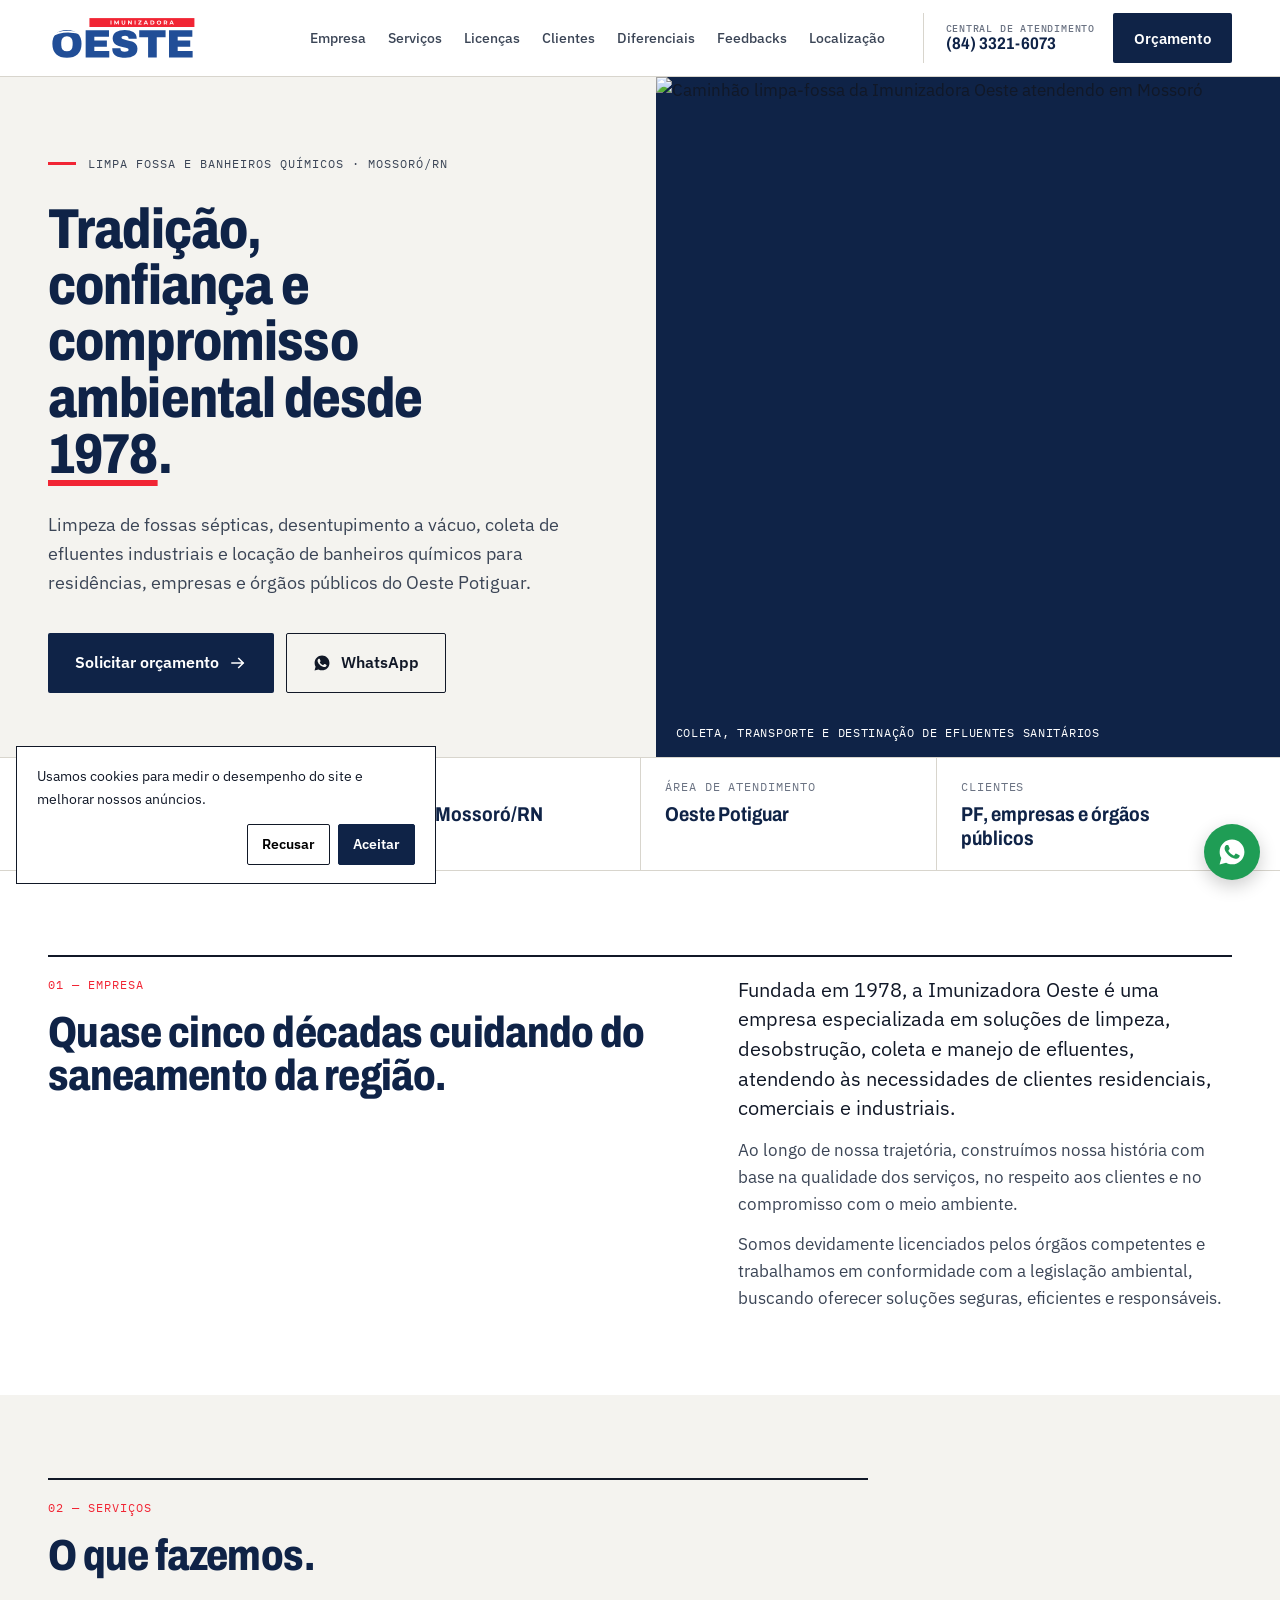
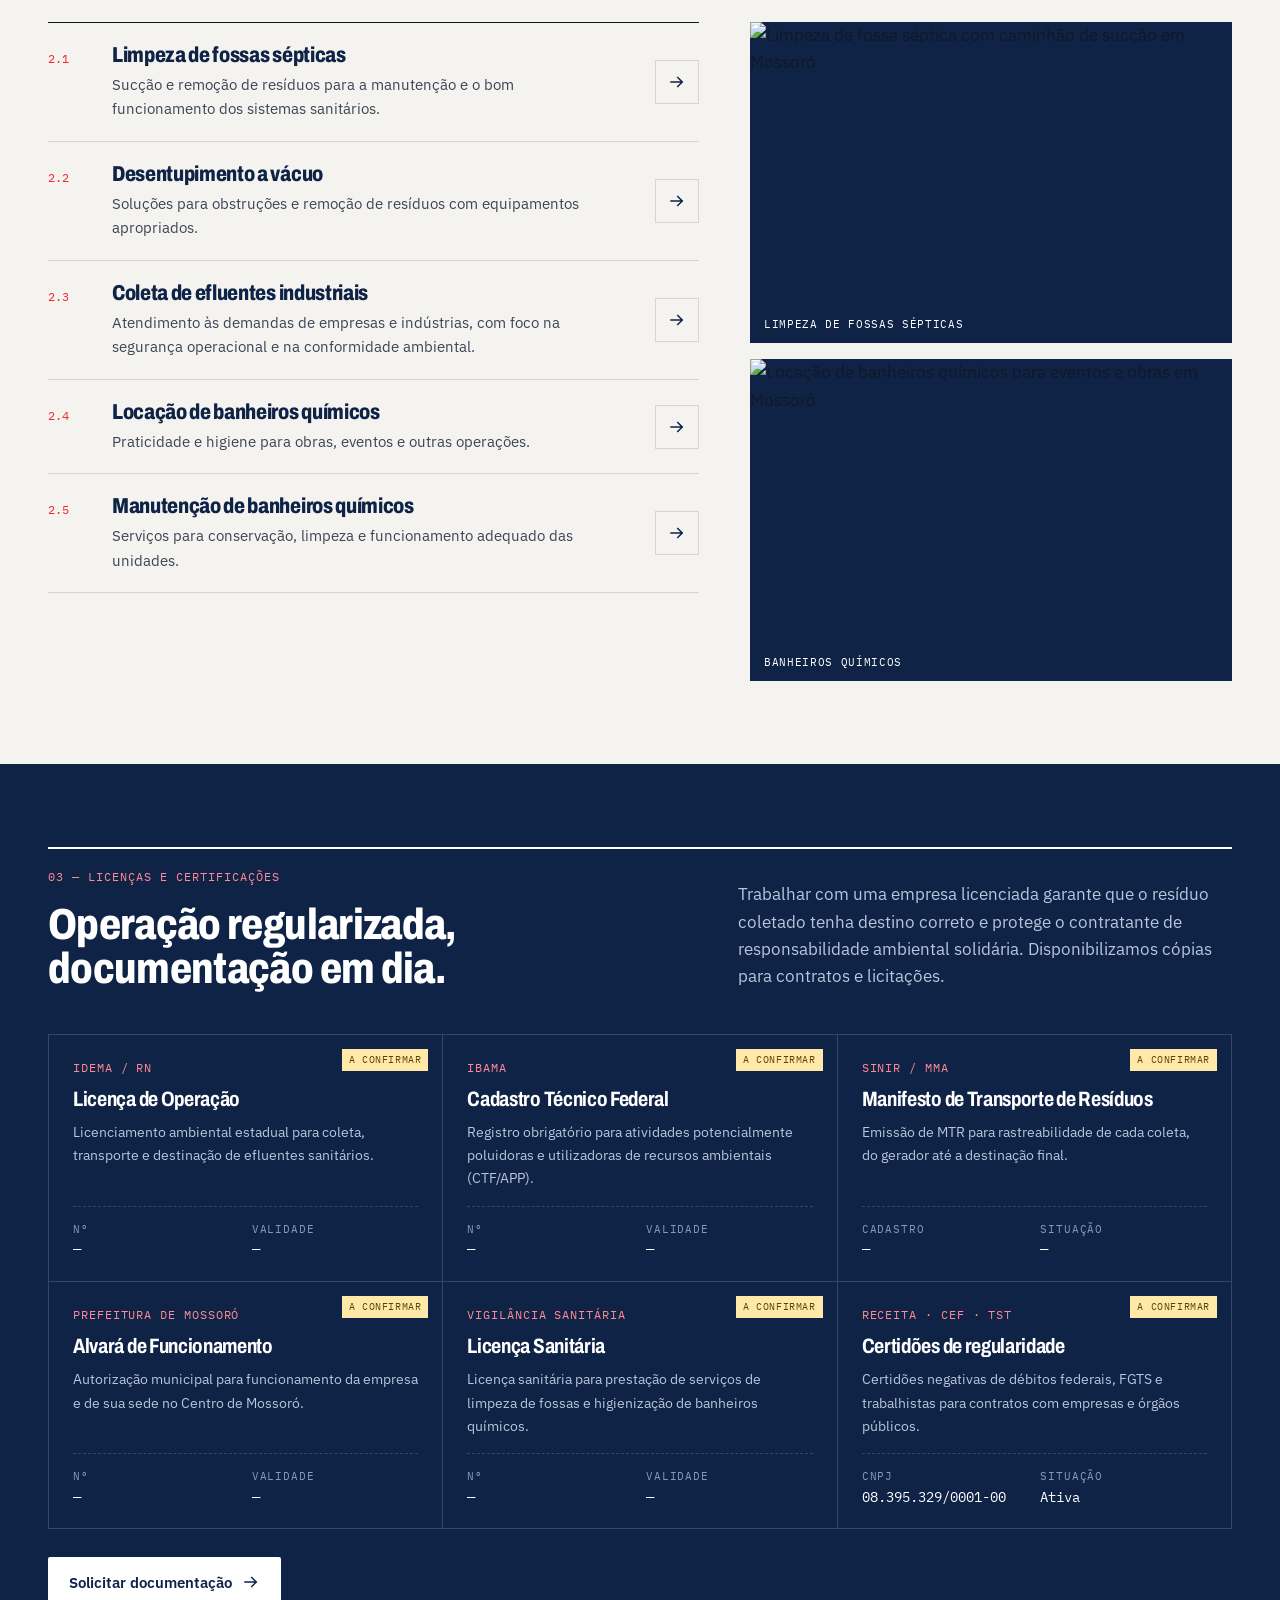
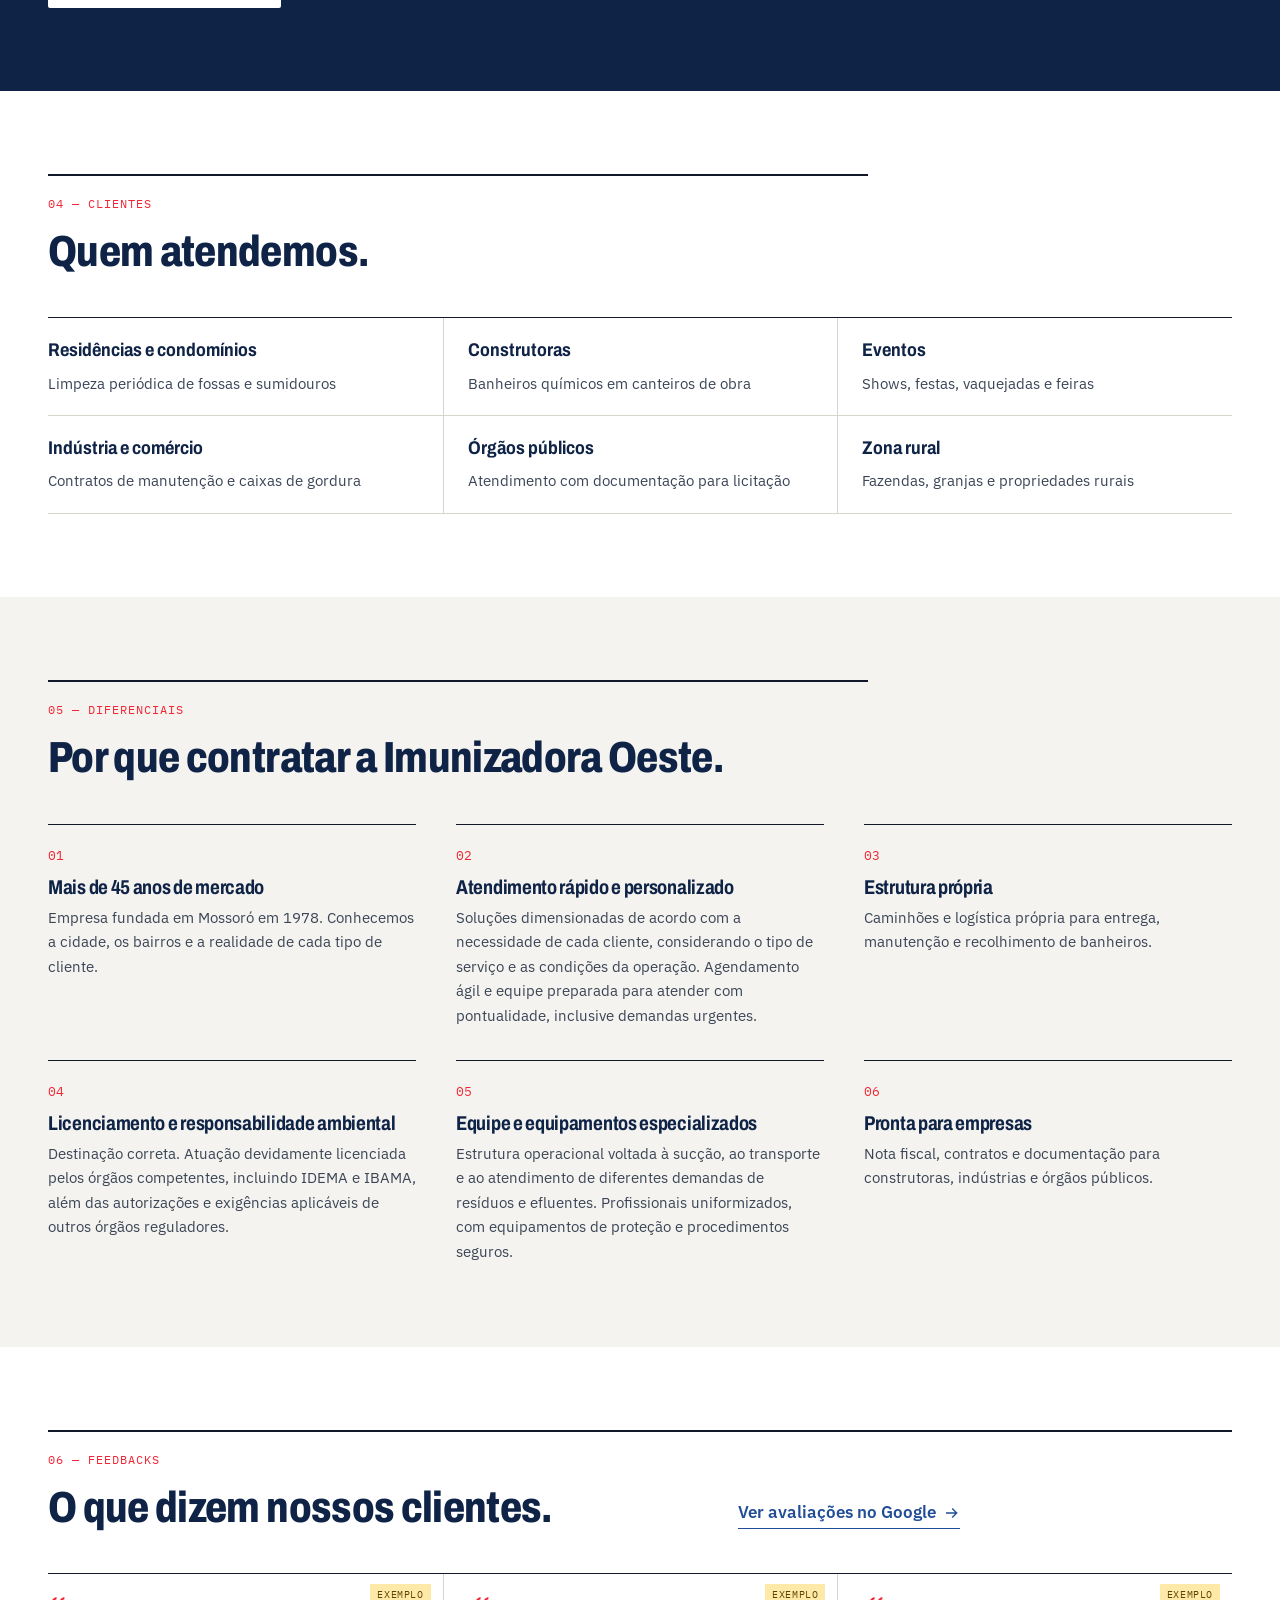
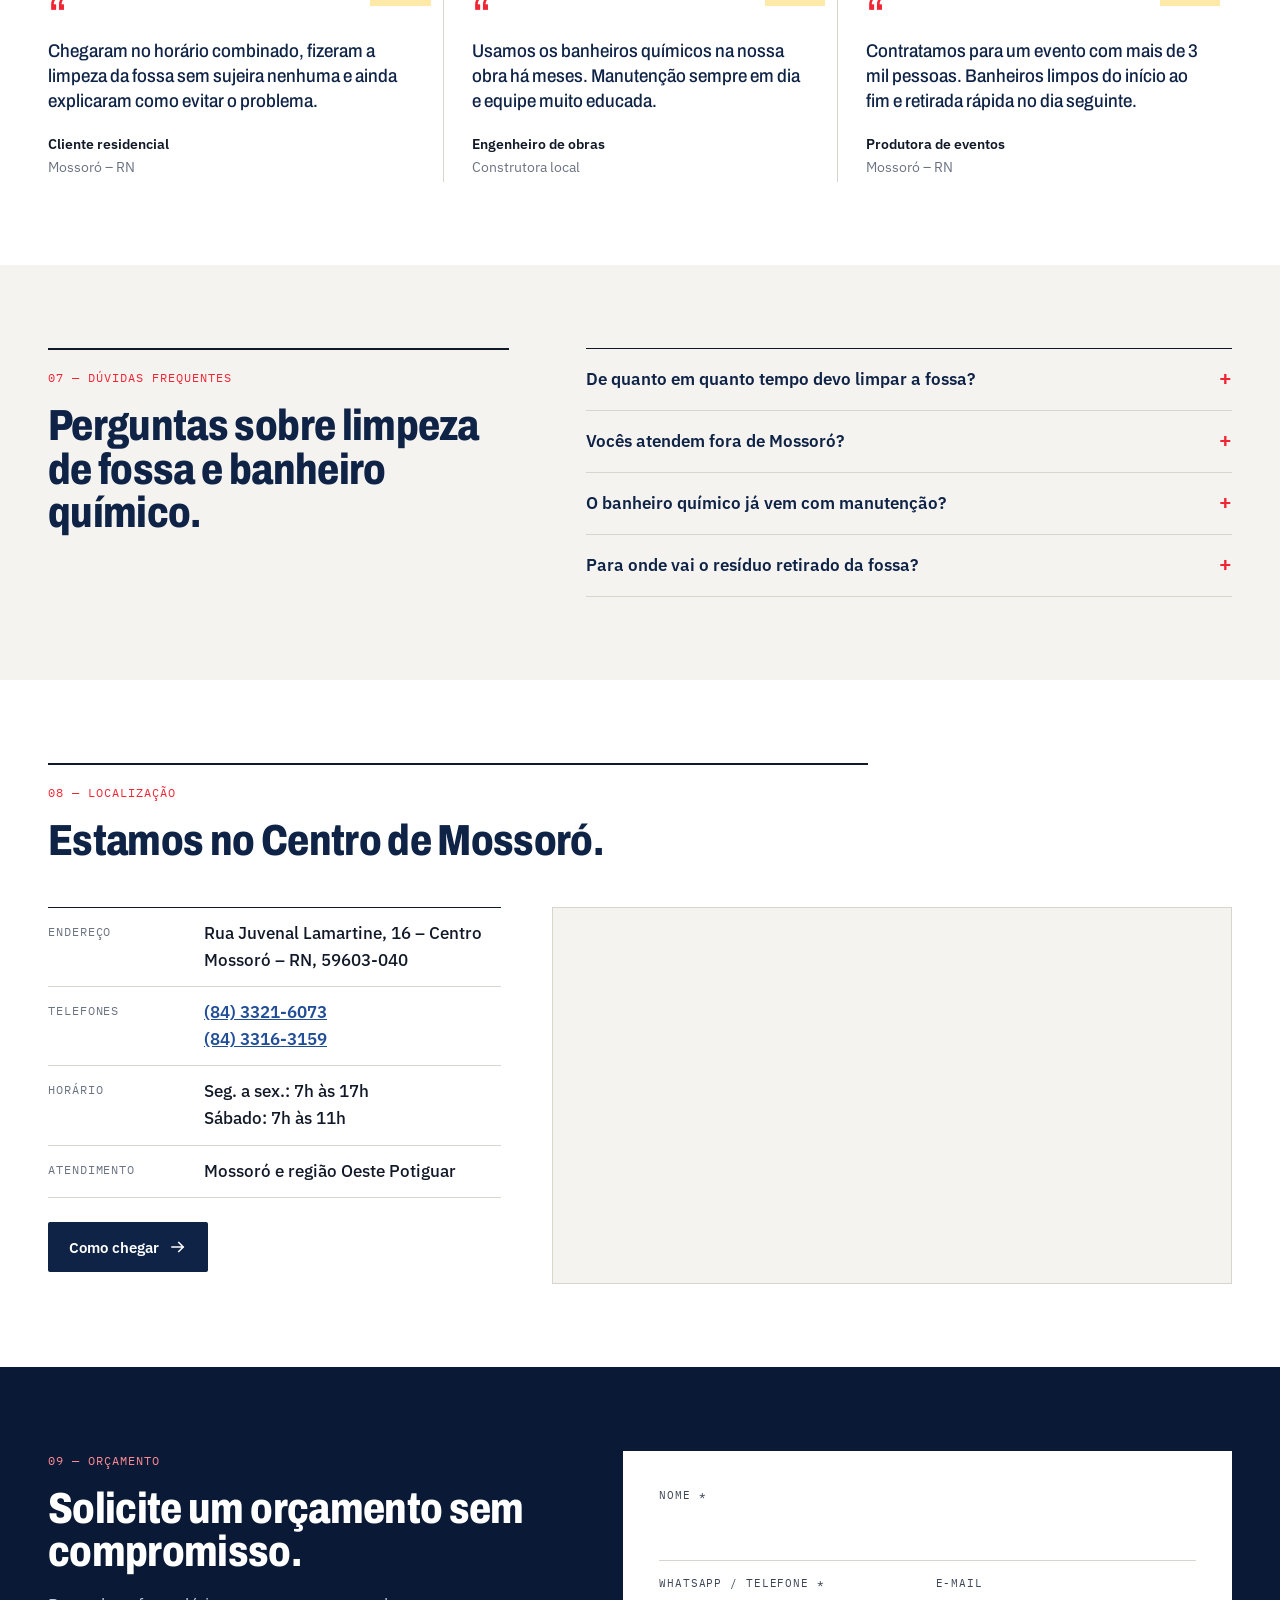
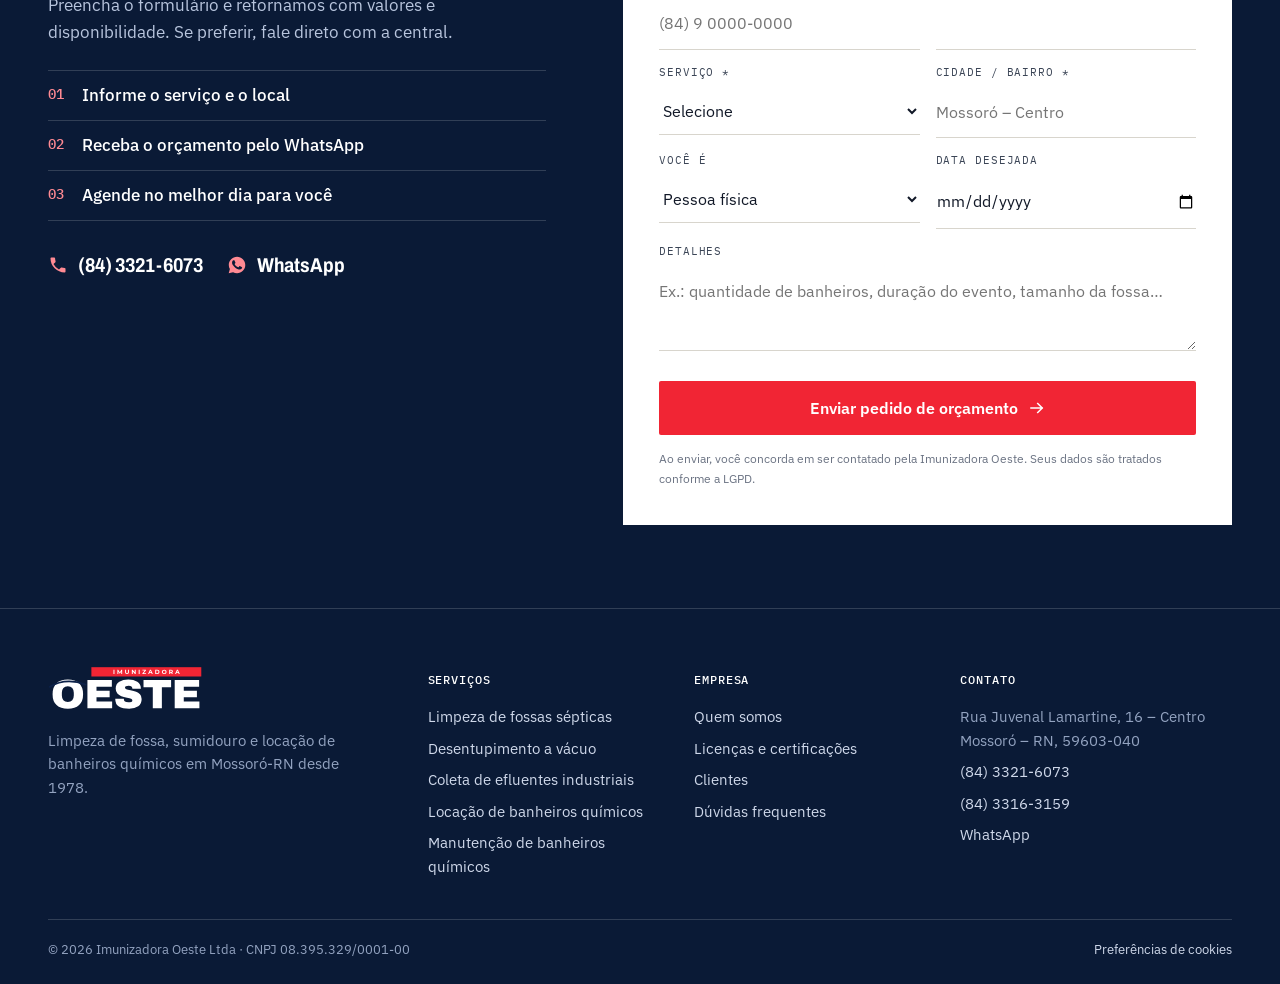
==== commit 40848845: "Atualiza textos: hero, empresa, serviços e diferenciais - Novo título do hero com destaque em 1978 -" ====
--- a/index.html
+++ b/index.html
@@ -124,12 +124,11 @@
         "@type": "OfferCatalog",
         "name": "Serviços de saneamento",
         "itemListElement": [
-          {"@type": "Offer", "itemOffered": {"@type": "Service", "name": "Limpeza de fossa séptica"}},
-          {"@type": "Offer", "itemOffered": {"@type": "Service", "name": "Limpeza de sumidouro"}},
-          {"@type": "Offer", "itemOffered": {"@type": "Service", "name": "Locação de banheiro químico para eventos"}},
-          {"@type": "Offer", "itemOffered": {"@type": "Service", "name": "Locação de banheiro químico para obras"}},
-          {"@type": "Offer", "itemOffered": {"@type": "Service", "name": "Desentupimento"}},
-          {"@type": "Offer", "itemOffered": {"@type": "Service", "name": "Limpeza de caixa de gordura"}}
+          {"@type": "Offer", "itemOffered": {"@type": "Service", "name": "Limpeza de fossas sépticas"}},
+          {"@type": "Offer", "itemOffered": {"@type": "Service", "name": "Desentupimento a vácuo"}},
+          {"@type": "Offer", "itemOffered": {"@type": "Service", "name": "Coleta de efluentes industriais"}},
+          {"@type": "Offer", "itemOffered": {"@type": "Service", "name": "Locação de banheiros químicos"}},
+          {"@type": "Offer", "itemOffered": {"@type": "Service", "name": "Manutenção de banheiros químicos"}}
         ]
       }
     },
@@ -158,7 +157,7 @@
 }
 </script>
 
-<link rel="stylesheet" href="/assets/css/style.css?v=d94fb74618">
+<link rel="stylesheet" href="/assets/css/style.css?v=c470e49370">
 </head>
 <body>
 <noscript><iframe src="https://www.googletagmanager.com/ns.html?id=GTM-XXXXXXX" height="0" width="0" style="display:none;visibility:hidden"></iframe></noscript>
@@ -197,9 +196,9 @@
   <!-- HERO -->
   <section class="hero" id="inicio" aria-labelledby="h1">
     <div class="hero-text">
-      <p class="kicker"><span class="bar"></span>Mossoró · RN — desde 1978</p>
-      <h1 id="h1">Limpa fossa e banheiro químico em Mossoró.</h1>
-      <p class="lead">Limpeza de fossas e sumidouros, desentupimento e locação de banheiros químicos para obras e eventos. Mais de 45 anos atendendo residências, empresas e órgãos públicos do Oeste Potiguar.</p>
+      <p class="kicker"><span class="bar"></span>Limpa fossa e banheiros químicos · Mossoró/RN</p>
+      <h1 id="h1">Tradição, confiança e compromisso ambiental desde <span class="hl">1978</span>.</h1>
+      <p class="lead">Limpeza de fossas sépticas, desentupimento a vácuo, coleta de efluentes industriais e locação de banheiros químicos para residências, empresas e órgãos públicos do Oeste Potiguar.</p>
       <div class="ctas">
         <a href="#orcamento" class="btn btn-solid btn-lg" data-track="cta_click" data-loc="hero">Solicitar orçamento <svg><use href="#i-arrow"/></svg></a>
         <a href="#" class="btn btn-line btn-lg js-wa" data-track="click_whatsapp" data-loc="hero"><svg><use href="#i-wa"/></svg>WhatsApp</a>
@@ -229,8 +228,9 @@
           <h2 id="t-quem">Quase cinco décadas cuidando do saneamento da região.</h2>
         </div>
         <div class="about-text">
-          <p class="big">A Imunizadora Oeste nasceu em Mossoró em 1978 e se tornou referência em limpeza de fossa e locação de banheiros químicos no Oeste Potiguar.</p>
-          <p>Atendemos famílias, condomínios, construtoras, indústrias, produtores de eventos e órgãos públicos. Nosso trabalho é direto: chegar no horário combinado, resolver com segurança e dar o destino correto a cada resíduo.</p>
+          <p class="big">Fundada em 1978, a Imunizadora Oeste é uma empresa especializada em soluções de limpeza, desobstrução, coleta e manejo de efluentes, atendendo às necessidades de clientes residenciais, comerciais e industriais.</p>
+          <p>Ao longo de nossa trajetória, construímos nossa história com base na qualidade dos serviços, no respeito aos clientes e no compromisso com o meio ambiente.</p>
+          <p>Somos devidamente licenciados pelos órgãos competentes e trabalhamos em conformidade com a legislação ambiental, buscando oferecer soluções seguras, eficientes e responsáveis.</p>
         </div>
       </header>
     </div>
@@ -244,39 +244,38 @@
         <h2 id="t-serv">O que fazemos.</h2>
       </header>
 
-      <div class="svcs">
-        <article class="svc reveal">
-          <div class="svc-media"><img src="/_vercel/image?url=https%3A%2F%2Fassets.morphix.pro%2Fse06aob0.png&amp;w=1080&amp;q=75" srcset="/_vercel/image?url=https%3A%2F%2Fassets.morphix.pro%2Fse06aob0.png&amp;w=640&amp;q=75 640w, /_vercel/image?url=https%3A%2F%2Fassets.morphix.pro%2Fse06aob0.png&amp;w=1080&amp;q=75 1080w, /_vercel/image?url=https%3A%2F%2Fassets.morphix.pro%2Fse06aob0.png&amp;w=1920&amp;q=75 1920w" sizes="(max-width: 900px) 100vw, 50vw" alt="Limpeza de fossa séptica e sumidouro em Mossoró" width="1200" height="896" loading="lazy"></div>
-          <div class="svc-body">
+      <div class="svc-grid">
+        <ol class="svc-list reveal">
+          <li class="svc-row">
             <span class="svc-n">2.1</span>
-            <h3>Limpeza de fossa e sumidouro</h3>
-            <p>Sucção com caminhão limpa-fossa, transporte e destinação adequada dos efluentes. Evita mau cheiro, entupimentos e retorno de esgoto.</p>
-            <a href="#orcamento" class="link" data-track="service_click" data-service="limpeza_fossa">Pedir orçamento <svg><use href="#i-arrow"/></svg></a>
-          </div>
-        </article>
-        <article class="svc reveal">
-          <div class="svc-media"><img src="/_vercel/image?url=https%3A%2F%2Fassets.morphix.pro%2F5854b3lp.png&amp;w=1080&amp;q=75" srcset="/_vercel/image?url=https%3A%2F%2Fassets.morphix.pro%2F5854b3lp.png&amp;w=640&amp;q=75 640w, /_vercel/image?url=https%3A%2F%2Fassets.morphix.pro%2F5854b3lp.png&amp;w=1080&amp;q=75 1080w, /_vercel/image?url=https%3A%2F%2Fassets.morphix.pro%2F5854b3lp.png&amp;w=1920&amp;q=75 1920w" sizes="(max-width: 900px) 100vw, 50vw" alt="Locação de banheiros químicos para eventos em Mossoró" width="1200" height="896" loading="lazy"></div>
-          <div class="svc-body">
+            <div><h3>Limpeza de fossas sépticas</h3><p>Sucção e remoção de resíduos para a manutenção e o bom funcionamento dos sistemas sanitários.</p></div>
+            <a href="#orcamento" class="svc-go" aria-label="Pedir orçamento: Limpeza de fossas sépticas" data-track="service_click" data-service="limpeza_fossa"><svg><use href="#i-arrow"/></svg></a>
+          </li>
+          <li class="svc-row">
             <span class="svc-n">2.2</span>
-            <h3>Banheiro químico para eventos</h3>
-            <p>Shows, festas, vaquejadas, feiras e o Mossoró Cidade Junina. Entrega, instalação, higienização durante o evento e recolhimento.</p>
-            <a href="#orcamento" class="link" data-track="service_click" data-service="banheiro_eventos">Pedir orçamento <svg><use href="#i-arrow"/></svg></a>
-          </div>
-        </article>
-        <article class="svc reveal">
-          <div class="svc-media"><img src="/_vercel/image?url=https%3A%2F%2Fassets.morphix.pro%2Fw1a8wjmv.png&amp;w=1080&amp;q=75" srcset="/_vercel/image?url=https%3A%2F%2Fassets.morphix.pro%2Fw1a8wjmv.png&amp;w=640&amp;q=75 640w, /_vercel/image?url=https%3A%2F%2Fassets.morphix.pro%2Fw1a8wjmv.png&amp;w=1080&amp;q=75 1080w, /_vercel/image?url=https%3A%2F%2Fassets.morphix.pro%2Fw1a8wjmv.png&amp;w=1920&amp;q=75 1920w" sizes="(max-width: 900px) 100vw, 50vw" alt="Locação de banheiro químico para obras e canteiros" width="1200" height="896" loading="lazy"></div>
-          <div class="svc-body">
+            <div><h3>Desentupimento a vácuo</h3><p>Soluções para obstruções e remoção de resíduos com equipamentos apropriados.</p></div>
+            <a href="#orcamento" class="svc-go" aria-label="Pedir orçamento: Desentupimento a vácuo" data-track="service_click" data-service="desentupimento"><svg><use href="#i-arrow"/></svg></a>
+          </li>
+          <li class="svc-row">
             <span class="svc-n">2.3</span>
-            <h3>Banheiro químico para obras</h3>
-            <p>Locação mensal para canteiros e frentes de trabalho, com manutenção programada e atendimento às normas de segurança do trabalho.</p>
-            <a href="#orcamento" class="link" data-track="service_click" data-service="banheiro_obras">Pedir orçamento <svg><use href="#i-arrow"/></svg></a>
-          </div>
-        </article>
-      </div>
-
-      <div class="also reveal">
-        <span class="lbl">Também realizamos</span>
-        <ul><li>Desentupimento</li><li>Limpeza de caixa de gordura</li><li>Transporte de efluentes</li><li>Contratos de manutenção para empresas</li></ul>
+            <div><h3>Coleta de efluentes industriais</h3><p>Atendimento às demandas de empresas e indústrias, com foco na segurança operacional e na conformidade ambiental.</p></div>
+            <a href="#orcamento" class="svc-go" aria-label="Pedir orçamento: Coleta de efluentes industriais" data-track="service_click" data-service="efluentes_industriais"><svg><use href="#i-arrow"/></svg></a>
+          </li>
+          <li class="svc-row">
+            <span class="svc-n">2.4</span>
+            <div><h3>Locação de banheiros químicos</h3><p>Praticidade e higiene para obras, eventos e outras operações.</p></div>
+            <a href="#orcamento" class="svc-go" aria-label="Pedir orçamento: Locação de banheiros químicos" data-track="service_click" data-service="locacao_banheiros"><svg><use href="#i-arrow"/></svg></a>
+          </li>
+          <li class="svc-row">
+            <span class="svc-n">2.5</span>
+            <div><h3>Manutenção de banheiros químicos</h3><p>Serviços para conservação, limpeza e funcionamento adequado das unidades.</p></div>
+            <a href="#orcamento" class="svc-go" aria-label="Pedir orçamento: Manutenção de banheiros químicos" data-track="service_click" data-service="manutencao_banheiros"><svg><use href="#i-arrow"/></svg></a>
+          </li>
+        </ol>
+        <div class="svc-media reveal">
+          <figure><img src="/_vercel/image?url=https%3A%2F%2Fassets.morphix.pro%2Fse06aob0.png&amp;w=1080&amp;q=75" srcset="/_vercel/image?url=https%3A%2F%2Fassets.morphix.pro%2Fse06aob0.png&amp;w=640&amp;q=75 640w, /_vercel/image?url=https%3A%2F%2Fassets.morphix.pro%2Fse06aob0.png&amp;w=1080&amp;q=75 1080w, /_vercel/image?url=https%3A%2F%2Fassets.morphix.pro%2Fse06aob0.png&amp;w=1920&amp;q=75 1920w" sizes="(max-width: 900px) 100vw, 50vw" alt="Limpeza de fossa séptica com caminhão de sucção em Mossoró" width="1200" height="896" loading="lazy"><figcaption>Limpeza de fossas sépticas</figcaption></figure>
+          <figure><img src="/_vercel/image?url=https%3A%2F%2Fassets.morphix.pro%2F5854b3lp.png&amp;w=1080&amp;q=75" srcset="/_vercel/image?url=https%3A%2F%2Fassets.morphix.pro%2F5854b3lp.png&amp;w=640&amp;q=75 640w, /_vercel/image?url=https%3A%2F%2Fassets.morphix.pro%2F5854b3lp.png&amp;w=1080&amp;q=75 1080w, /_vercel/image?url=https%3A%2F%2Fassets.morphix.pro%2F5854b3lp.png&amp;w=1920&amp;q=75 1920w" sizes="(max-width: 900px) 100vw, 50vw" alt="Locação de banheiros químicos para eventos e obras em Mossoró" width="1200" height="896" loading="lazy"><figcaption>Banheiros químicos</figcaption></figure>
+        </div>
       </div>
     </div>
   </section>
@@ -369,10 +368,10 @@
       </header>
       <div class="diffs">
         <div class="diff reveal"><span class="diff-n">01</span><h3>Mais de 45 anos de mercado</h3><p>Empresa fundada em Mossoró em 1978. Conhecemos a cidade, os bairros e a realidade de cada tipo de cliente.</p></div>
-        <div class="diff reveal"><span class="diff-n">02</span><h3>Atendimento rápido</h3><p>Agendamento ágil e equipe preparada para atender com pontualidade, inclusive demandas urgentes.</p></div>
-        <div class="diff reveal"><span class="diff-n">03</span><h3>Destinação correta</h3><p>Resíduos transportados e destinados conforme as normas ambientais, protegendo o contratante.</p></div>
-        <div class="diff reveal"><span class="diff-n">04</span><h3>Estrutura própria</h3><p>Caminhões limpa-fossa e logística própria para entrega, manutenção e recolhimento de banheiros.</p></div>
-        <div class="diff reveal"><span class="diff-n">05</span><h3>Equipe com EPI</h3><p>Profissionais uniformizados, com equipamentos de proteção e procedimentos seguros.</p></div>
+        <div class="diff reveal"><span class="diff-n">02</span><h3>Atendimento rápido e personalizado</h3><p>Soluções dimensionadas de acordo com a necessidade de cada cliente, considerando o tipo de serviço e as condições da operação. Agendamento ágil e equipe preparada para atender com pontualidade, inclusive demandas urgentes.</p></div>
+        <div class="diff reveal"><span class="diff-n">03</span><h3>Estrutura própria</h3><p>Caminhões e logística própria para entrega, manutenção e recolhimento de banheiros.</p></div>
+        <div class="diff reveal"><span class="diff-n">04</span><h3>Licenciamento e responsabilidade ambiental</h3><p>Destinação correta. Atuação devidamente licenciada pelos órgãos competentes, incluindo IDEMA e IBAMA, além das autorizações e exigências aplicáveis de outros órgãos reguladores.</p></div>
+        <div class="diff reveal"><span class="diff-n">05</span><h3>Equipe e equipamentos especializados</h3><p>Estrutura operacional voltada à sucção, ao transporte e ao atendimento de diferentes demandas de resíduos e efluentes. Profissionais uniformizados, com equipamentos de proteção e procedimentos seguros.</p></div>
         <div class="diff reveal"><span class="diff-n">06</span><h3>Pronta para empresas</h3><p>Nota fiscal, contratos e documentação para construtoras, indústrias e órgãos públicos.</p></div>
       </div>
     </div>
@@ -472,11 +471,11 @@
         <div><label for="f-serv">Serviço *</label>
           <select id="f-serv" name="servico" required>
             <option value="">Selecione</option>
-            <option>Limpeza de fossa / sumidouro</option>
-            <option>Banheiro químico – evento</option>
-            <option>Banheiro químico – obra</option>
-            <option>Desentupimento</option>
-            <option>Caixa de gordura</option>
+            <option>Limpeza de fossa séptica</option>
+            <option>Desentupimento a vácuo</option>
+            <option>Coleta de efluentes industriais</option>
+            <option>Locação de banheiros químicos</option>
+            <option>Manutenção de banheiros químicos</option>
             <option>Outro</option>
           </select></div>
         <div><label for="f-cidade">Cidade / bairro *</label><input id="f-cidade" name="cidade" placeholder="Mossoró – Centro" required></div>
@@ -507,11 +506,11 @@
       <div>
         <h4>Serviços</h4>
         <ul>
-          <li><a href="#servicos">Limpa fossa em Mossoró</a></li>
-          <li><a href="#servicos">Limpeza de sumidouro</a></li>
-          <li><a href="#servicos">Banheiro químico para eventos</a></li>
-          <li><a href="#servicos">Banheiro químico para obras</a></li>
-          <li><a href="#servicos">Desentupimento</a></li>
+          <li><a href="#servicos">Limpeza de fossas sépticas</a></li>
+          <li><a href="#servicos">Desentupimento a vácuo</a></li>
+          <li><a href="#servicos">Coleta de efluentes industriais</a></li>
+          <li><a href="#servicos">Locação de banheiros químicos</a></li>
+          <li><a href="#servicos">Manutenção de banheiros químicos</a></li>
         </ul>
       </div>
       <div>
@@ -551,6 +550,6 @@
   <div class="row"><button type="button" id="ck-no">Recusar</button><button type="button" class="ok" id="ck-yes">Aceitar</button></div>
 </div>
 
-<script src="/assets/js/main.js?v=de483da72f" defer></script>
+<script src="/assets/js/main.js?v=01f952e03a" defer></script>
 </body>
 </html>
--- a/assets/css/style.css
+++ b/assets/css/style.css
@@ -56,7 +56,8 @@
 .hero-text{padding:clamp(40px,6vw,80px) clamp(24px,5vw,72px) clamp(40px,5vw,72px) max(var(--gut),calc((100vw - 1240px)/2));display:flex;flex-direction:column;justify-content:center}
 .kicker{display:flex;align-items:center;gap:12px;font-family:var(--mono);font-size:.78rem;letter-spacing:.08em;text-transform:uppercase;color:var(--ink-2);margin:0 0 28px}
 .kicker .bar{width:28px;height:3px;background:var(--red)}
-.hero h1{font-size:clamp(2.6rem,5.2vw,4.6rem);font-weight:800;line-height:.95;color:var(--navy);max-width:11ch}
+.hero h1{font-size:clamp(2.4rem,4.4vw,4rem);font-weight:800;line-height:1;color:var(--navy);max-width:15ch}
+.hero h1 .hl{text-decoration:underline;text-decoration-color:var(--red);text-decoration-thickness:.1em;text-underline-offset:.12em;text-decoration-skip-ink:none}
 .hero .lead{font-size:clamp(1.02rem,1.4vw,1.18rem);color:var(--ink-2);max-width:52ch;margin:28px 0 36px}
 .ctas{display:flex;flex-wrap:wrap;gap:12px}
 .hero-media{position:relative;margin:0;min-height:320px;background:var(--navy)}
@@ -87,7 +88,8 @@
 /* Empresa */
 #quem-somos .sec-head{margin-bottom:0;align-items:start}
 .about-text .big{font-size:clamp(1.1rem,1.6vw,1.35rem);line-height:1.45;color:var(--ink);margin:0 0 14px}
-.about-text p{color:var(--ink-2);margin:0}
+.about-text p{color:var(--ink-2);margin:0 0 12px}
+.about-text p:last-child{margin-bottom:0}
 .spec{margin:0;border-top:1px solid var(--ink)}
 .spec>div{display:grid;grid-template-columns:140px minmax(0,1fr);gap:16px;padding:12px 0;border-bottom:1px solid var(--rule)}
 .spec dt{font-family:var(--mono);font-size:.72rem;letter-spacing:.08em;text-transform:uppercase;color:var(--mute);padding-top:3px}
@@ -95,18 +97,19 @@
 .spec a:not(.btn){color:var(--blue);font-weight:600}
 
 /* Serviços */
-.svcs{display:grid;grid-template-columns:repeat(3,minmax(0,1fr));gap:20px}
-.svc{display:flex;flex-direction:column;background:#fff;border:1px solid var(--rule)}
-.svc-media{position:relative;aspect-ratio:3/2;background:var(--navy)}
+.svc-grid{display:grid;grid-template-columns:minmax(0,1.35fr) minmax(0,1fr);gap:clamp(28px,4vw,56px);align-items:start}
+.svc-list{list-style:none;margin:0;padding:0;border-top:1px solid var(--ink)}
+.svc-row{display:grid;grid-template-columns:48px minmax(0,1fr) 44px;gap:16px;align-items:center;padding:20px 0;border-bottom:1px solid var(--rule)}
+.svc-n{font-family:var(--mono);font-size:.78rem;color:var(--red);align-self:start;padding-top:6px}
+.svc-row h3{font-size:1.35rem;font-weight:800;line-height:1.15;color:var(--navy);margin-bottom:4px}
+.svc-row p{margin:0;color:var(--ink-2);font-size:.96rem;max-width:56ch}
+.svc-go{width:44px;height:44px;display:grid;place-items:center;border:1.5px solid var(--rule);color:var(--navy);transition:background .15s,color .15s,border-color .15s}
+.svc-go svg{width:18px;height:18px}
+.svc-row:hover .svc-go{background:var(--navy);border-color:var(--navy);color:#fff}
+.svc-media{display:grid;gap:16px}
+.svc-media figure{position:relative;margin:0;aspect-ratio:3/2;background:var(--navy)}
 .svc-media img{position:absolute;inset:0;width:100%;height:100%;object-fit:cover}
-.svc-body{padding:22px 24px 24px;display:flex;flex-direction:column;align-items:flex-start;flex:1}
-.svc-n{font-family:var(--mono);font-size:.75rem;color:var(--red);margin-bottom:6px}
-.svc h3{font-size:1.45rem;font-weight:800;line-height:1.1;color:var(--navy);margin-bottom:10px}
-.svc p{color:var(--ink-2);font-size:.95rem;margin:0 0 18px;flex:1}
-.also{display:flex;flex-wrap:wrap;align-items:baseline;gap:12px 28px;margin-top:28px;padding-top:20px;border-top:1px solid var(--rule)}
-.also ul{list-style:none;margin:0;padding:0;display:flex;flex-wrap:wrap;gap:8px 28px}
-.also li{font-weight:600;color:var(--navy)}
-.also li::before{content:"";display:inline-block;width:6px;height:6px;background:var(--red);margin-right:10px;vertical-align:middle}
+.svc-media figcaption{position:absolute;left:0;bottom:0;background:var(--navy);color:#fff;font-family:var(--mono);font-size:.7rem;letter-spacing:.06em;text-transform:uppercase;padding:9px 14px}
 
 /* Licenças */
 .docs{display:grid;grid-template-columns:repeat(3,minmax(0,1fr));border-top:1px solid var(--rule-dk);border-left:1px solid var(--rule-dk)}
@@ -229,7 +232,8 @@
   .facts-grid>div:nth-child(n+3){border-top:1px solid var(--rule)}
   .about,.faq-grid,.loc,.quote-grid,.sec-head-split{grid-template-columns:minmax(0,1fr)}
   .sec-head-split{gap:20px}
-  .svcs{grid-template-columns:minmax(0,1fr) minmax(0,1fr)}
+  .svc-grid{grid-template-columns:minmax(0,1fr)}
+  .svc-media{grid-template-columns:1fr 1fr}
   .docs,.diffs{grid-template-columns:1fr 1fr}
   .segs,.quotes{grid-template-columns:1fr 1fr}
   .segs li,.segs li:not(:nth-child(3n+1)){padding:22px 20px 22px 0;border-left:0}
@@ -248,7 +252,11 @@
   .head-contact .btn{padding:9px 14px;font-size:.85rem}
   .facts-grid>div{padding:18px 14px}
   .facts-grid>div:nth-child(odd){padding-left:0}
-  .docs,.diffs,.segs,.quotes,.foot,.svcs{grid-template-columns:1fr}
+  .docs,.diffs,.segs,.quotes,.foot{grid-template-columns:1fr}
+  .svc-row{grid-template-columns:36px minmax(0,1fr) 40px;gap:12px}
+  .svc-go{width:40px;height:40px}
+  .svc-media{grid-template-columns:1fr}
+  .svc-media figure+figure{display:none}
   .segs li:nth-child(2n),.quote:nth-child(2n){padding-left:0;border-left:0}
   .quote{border-bottom:1px solid var(--rule)}
   .spec>div{grid-template-columns:1fr;gap:4px}
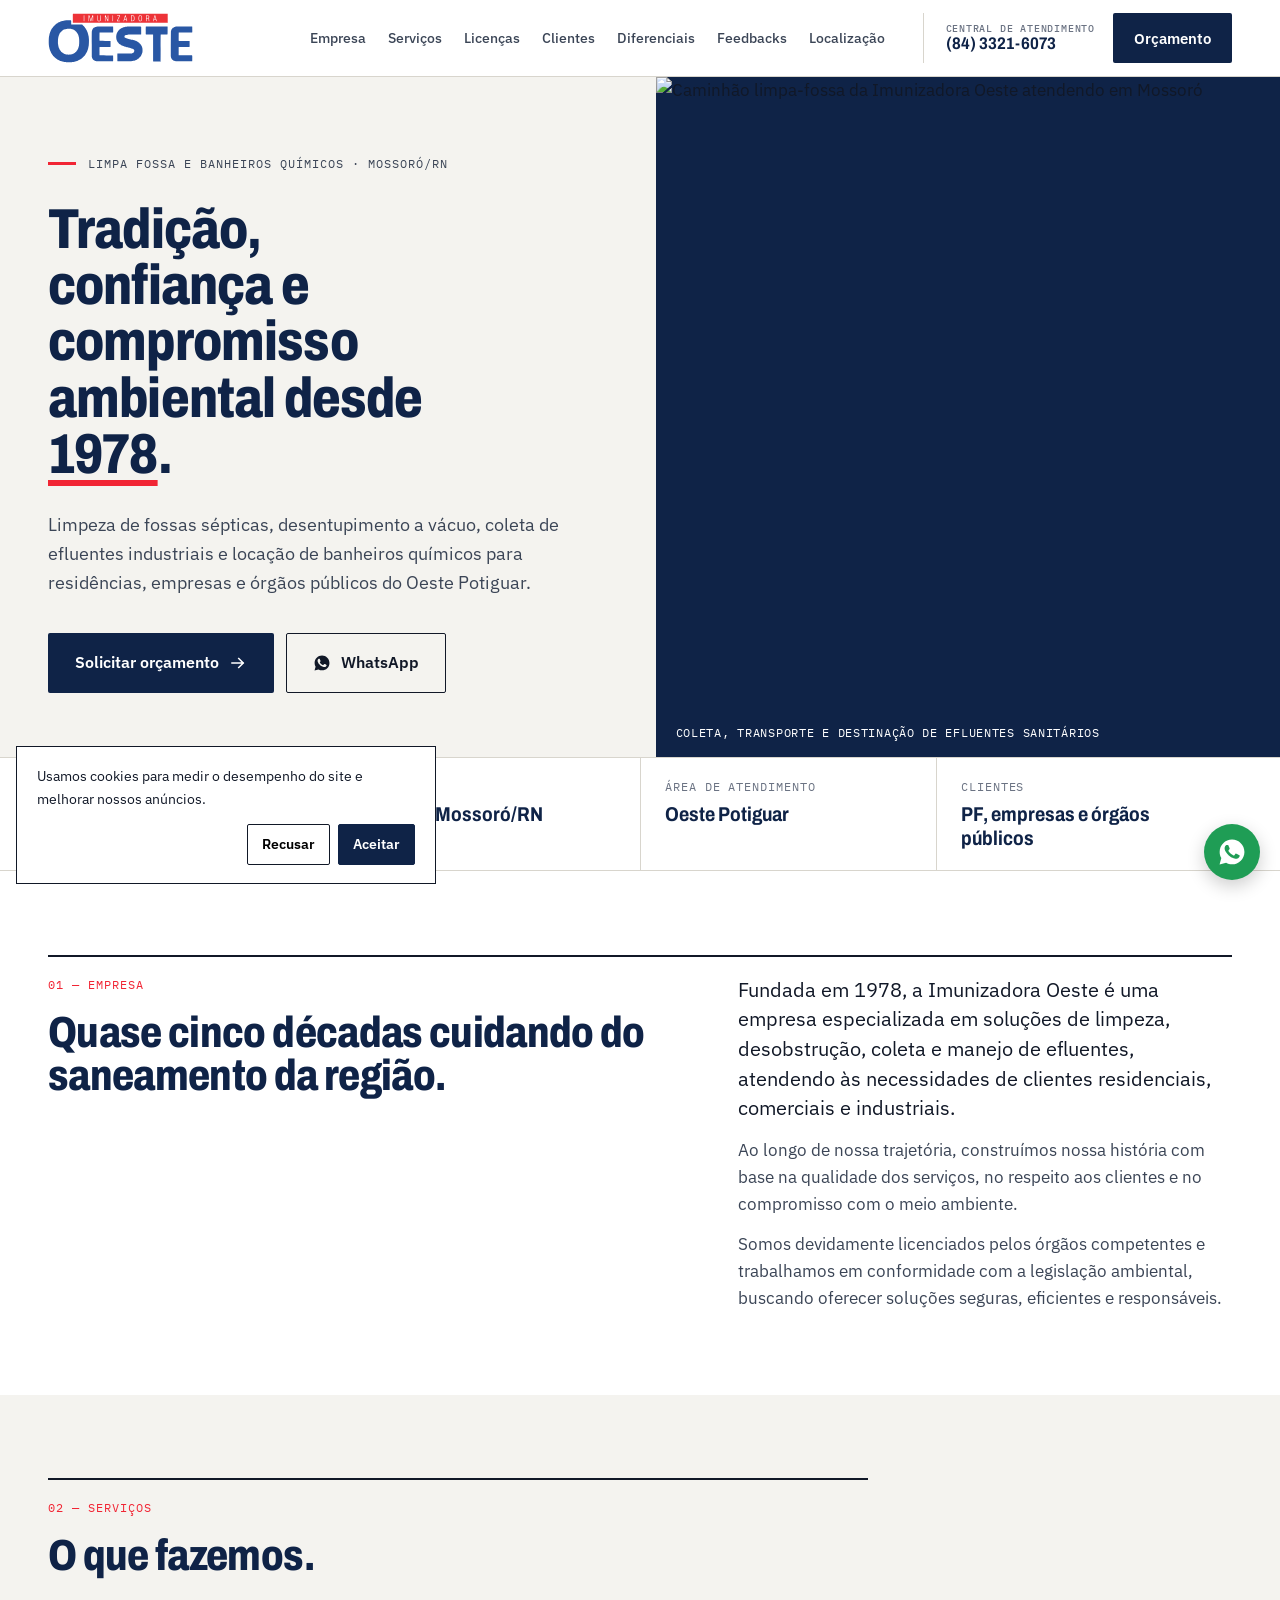
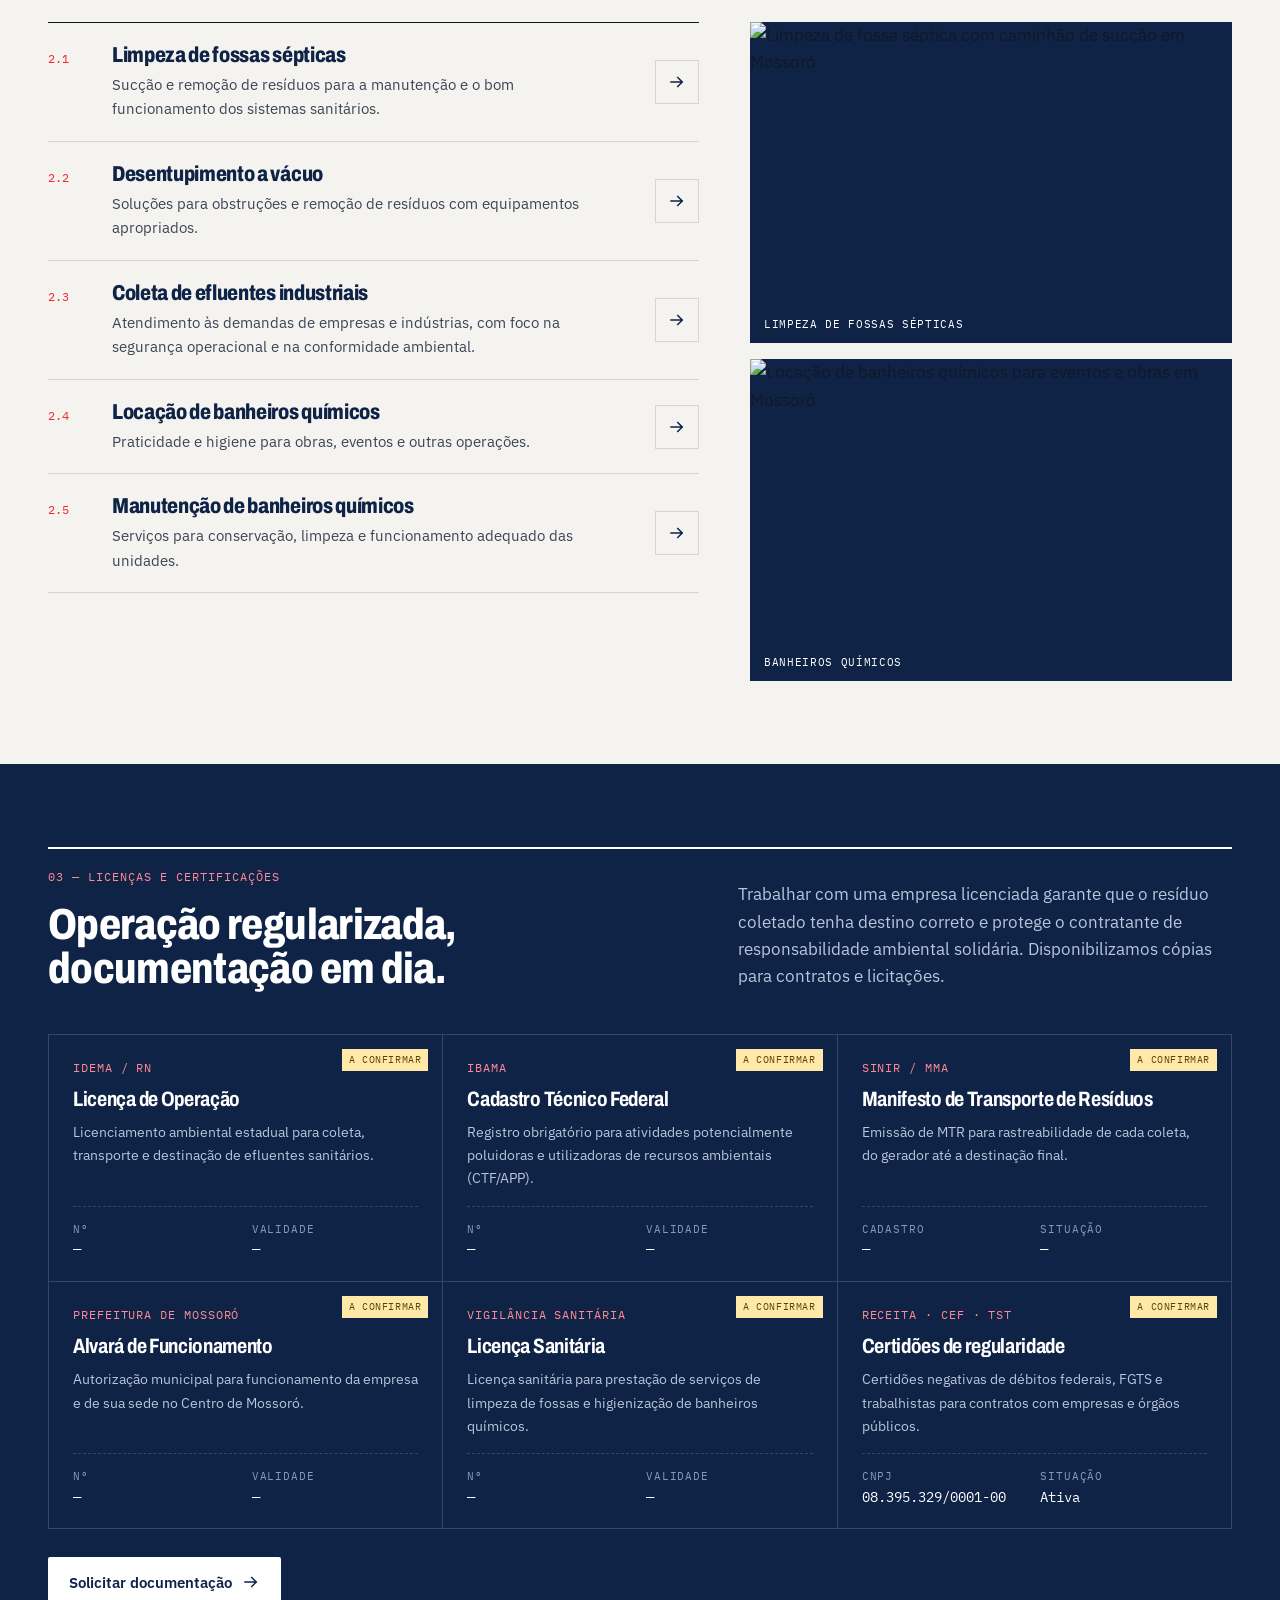
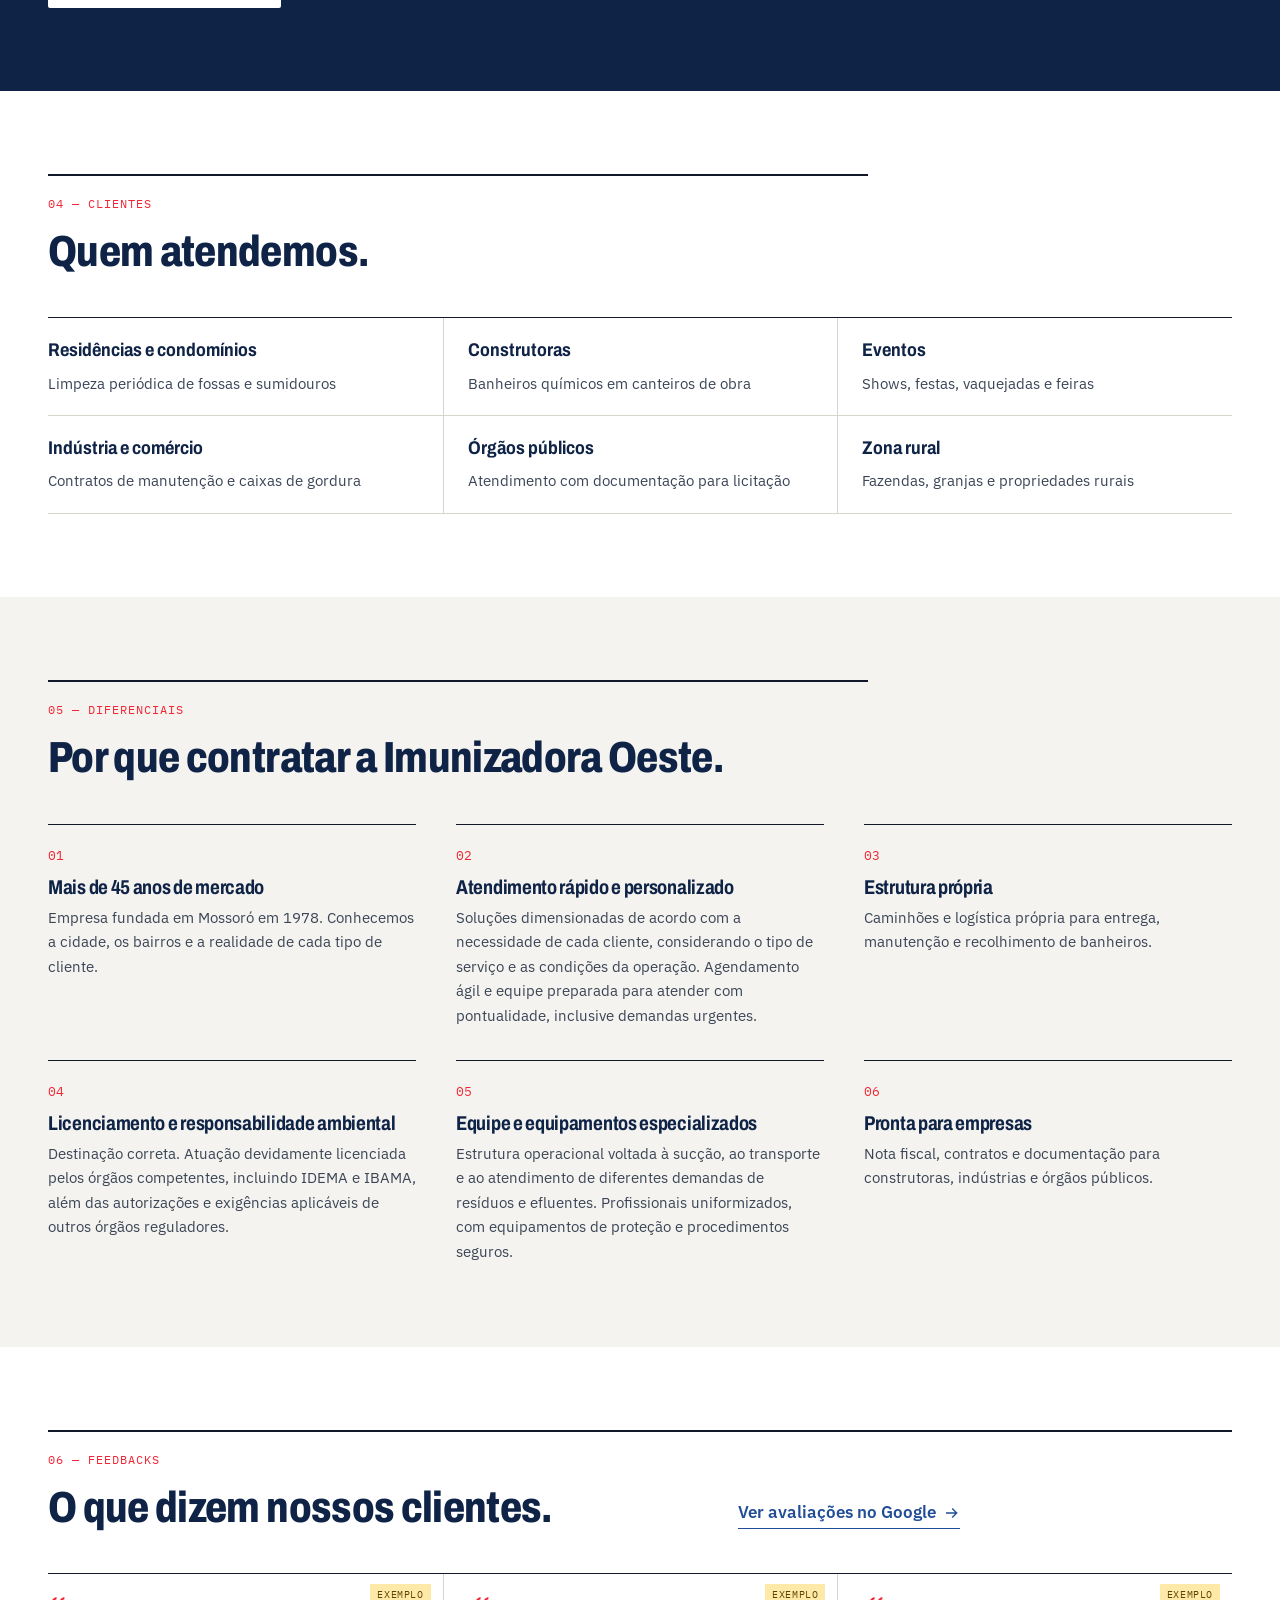
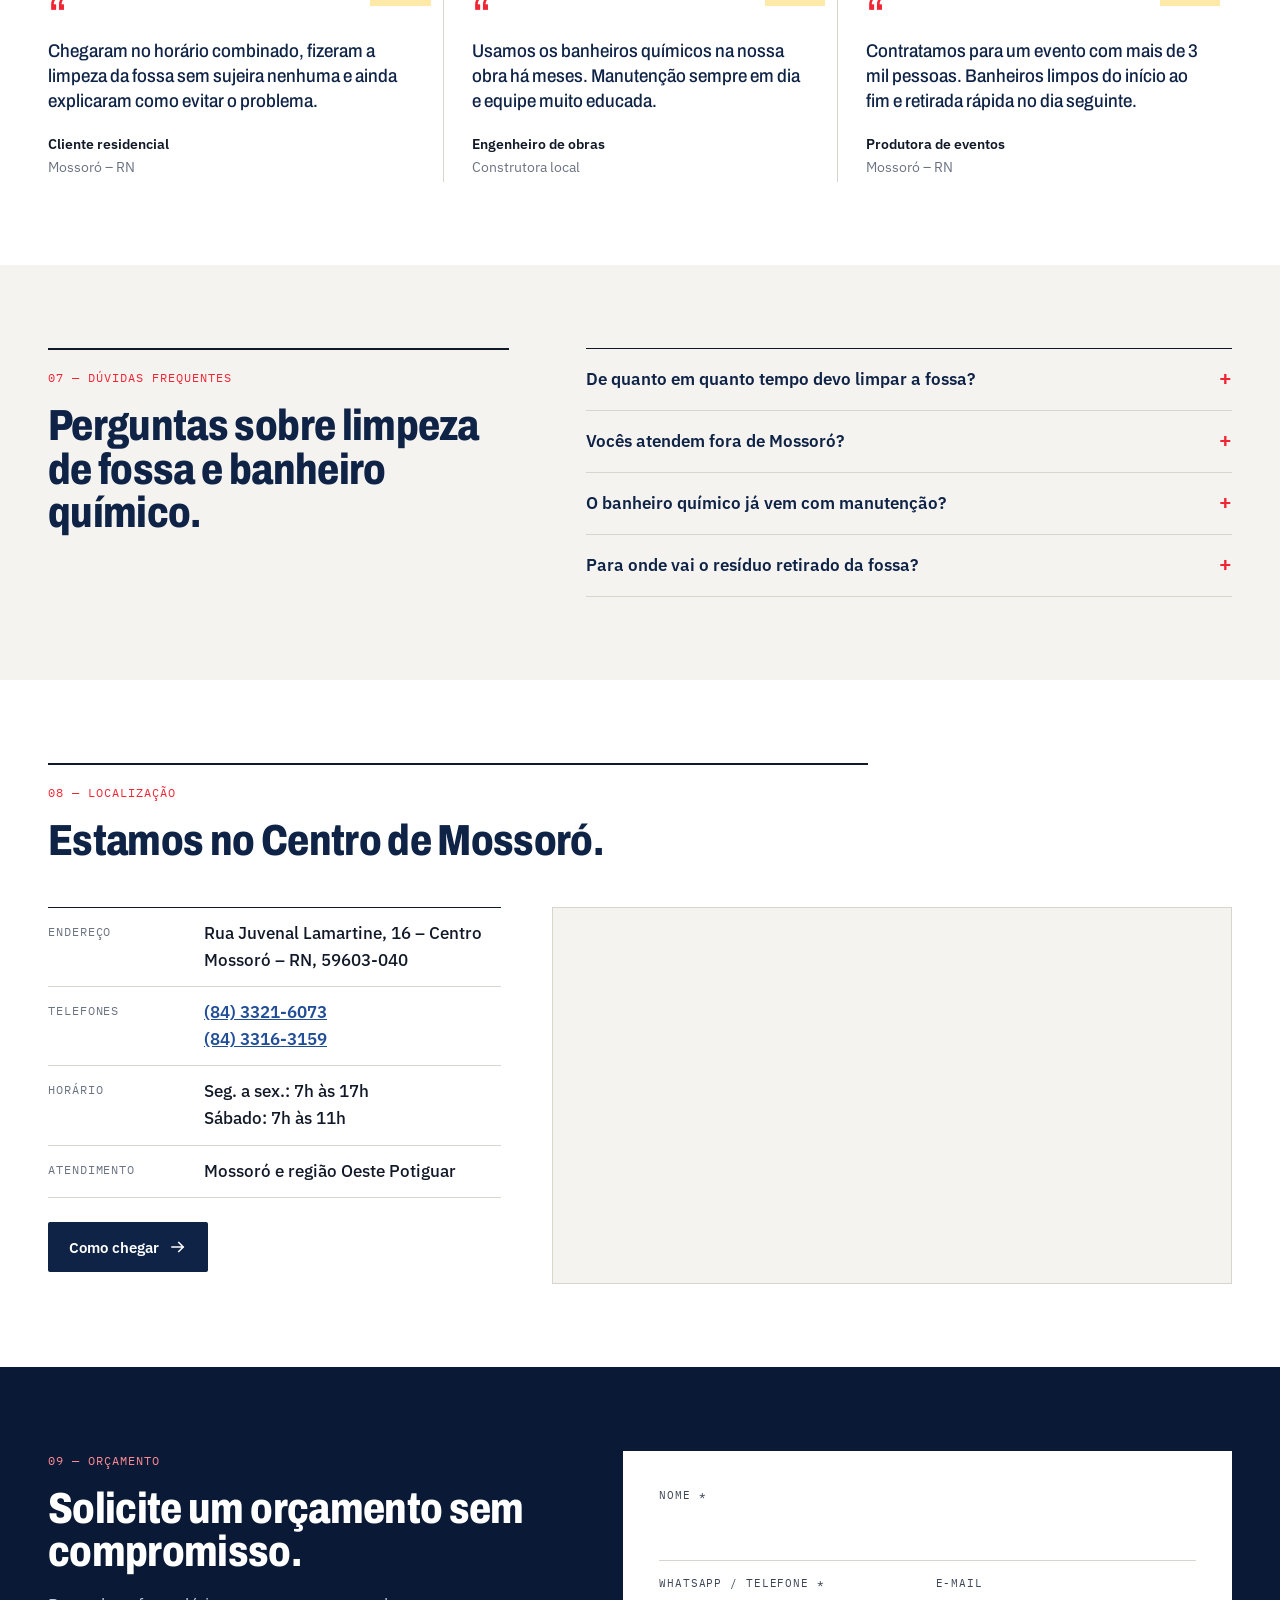
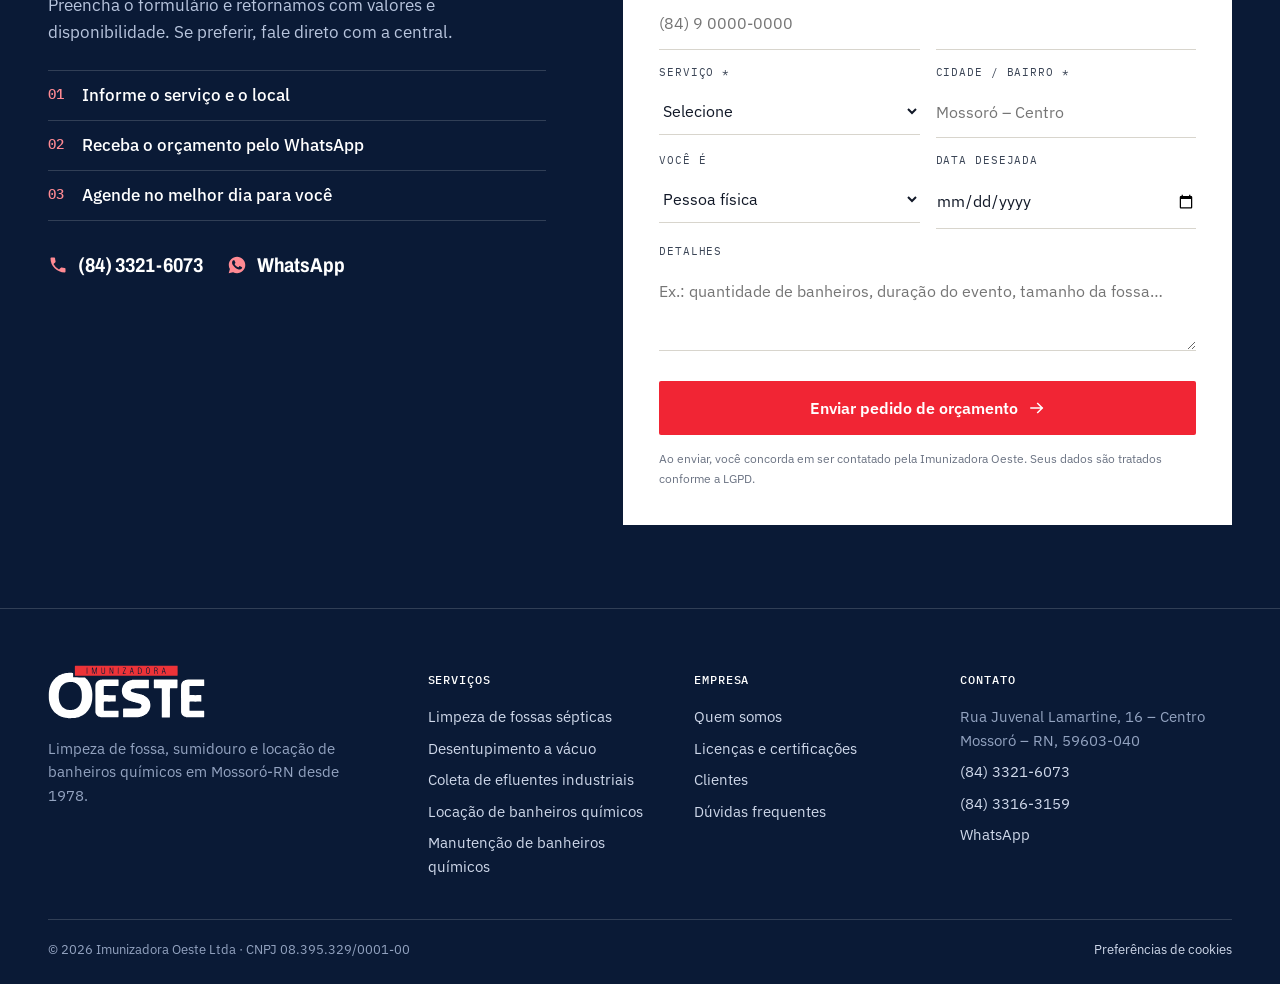
==== commit c499d30d: "Substitui logo pela versão oficial vetorizada - Logo traçada em SVG a partir do arquivo oficial (cor" ====
--- a/index.html
+++ b/index.html
@@ -157,7 +157,7 @@
 }
 </script>
 
-<link rel="stylesheet" href="/assets/css/style.css?v=c470e49370">
+<link rel="stylesheet" href="/assets/css/style.css?v=17b47a045c">
 </head>
 <body>
 <noscript><iframe src="https://www.googletagmanager.com/ns.html?id=GTM-XXXXXXX" height="0" width="0" style="display:none;visibility:hidden"></iframe></noscript>
@@ -172,7 +172,7 @@
 
 <header class="site">
   <div class="wrap head">
-    <a href="#inicio" class="brand" aria-label="Imunizadora Oeste – página inicial"><img src="/assets/img/logo-imunizadora-oeste.svg" alt="Imunizadora Oeste" width="570" height="168"></a>
+    <a href="#inicio" class="brand" aria-label="Imunizadora Oeste – página inicial"><img src="/assets/img/logo-imunizadora-oeste.svg?v=6142b7c058" alt="Imunizadora Oeste" width="1197" height="413"></a>
     <nav class="main" id="menu" aria-label="Menu principal">
       <ul>
         <li><a href="#quem-somos">Empresa</a></li>
@@ -500,7 +500,7 @@
   <div class="wrap">
     <div class="foot">
       <div>
-        <a href="#inicio" class="brand" aria-label="Imunizadora Oeste"><img src="/assets/img/logo-imunizadora-oeste-branco.svg" alt="Imunizadora Oeste" width="570" height="168" loading="lazy"></a>
+        <a href="#inicio" class="brand" aria-label="Imunizadora Oeste"><img src="/assets/img/logo-imunizadora-oeste-branco.svg?v=0b1caf7e2e" alt="Imunizadora Oeste" width="1197" height="413" loading="lazy"></a>
         <p>Limpeza de fossa, sumidouro e locação de banheiros químicos em Mossoró-RN desde 1978.</p>
       </div>
       <div>
--- a/assets/css/style.css
+++ b/assets/css/style.css
@@ -38,7 +38,7 @@
 /* Header */
 header.site{position:sticky;top:0;z-index:50;background:#fff;border-bottom:1px solid var(--rule)}
 .head{display:flex;align-items:center;gap:28px;height:76px}
-.brand img{height:44px;width:auto}
+.brand img{height:50px;width:auto}
 nav.main{margin-left:auto}
 nav.main ul{display:flex;gap:2px;list-style:none;margin:0;padding:0}
 nav.main a{display:block;padding:8px 10px;font-size:.9rem;font-weight:500;text-decoration:none;color:var(--ink-2)}
@@ -191,7 +191,7 @@
 footer.site{background:var(--navy-2);color:#93a3c0;padding:56px 0 24px;font-size:.92rem;border-top:1px solid var(--rule-dk)}
 .foot{display:grid;grid-template-columns:1.5fr 1fr 1fr 1.2fr;gap:40px}
 .foot p{max-width:34ch;margin:18px 0 0}
-.foot .brand img{height:46px}
+.foot .brand img{height:54px}
 footer.site h4{font-family:var(--mono);font-size:.72rem;font-weight:500;letter-spacing:.08em;text-transform:uppercase;color:#fff;margin:6px 0 16px}
 footer.site ul{list-style:none;padding:0;margin:0;display:grid;gap:8px}
 footer.site a{text-decoration:none;color:#cfd8ea}
@@ -247,7 +247,7 @@
   .head{height:64px}
   html{scroll-padding-top:64px}
   nav.main{inset:64px 0 auto 0}
-  .brand img{height:36px}
+  .brand img{height:40px}
   .head-phone{display:none}
   .head-contact .btn{padding:9px 14px;font-size:.85rem}
   .facts-grid>div{padding:18px 14px}
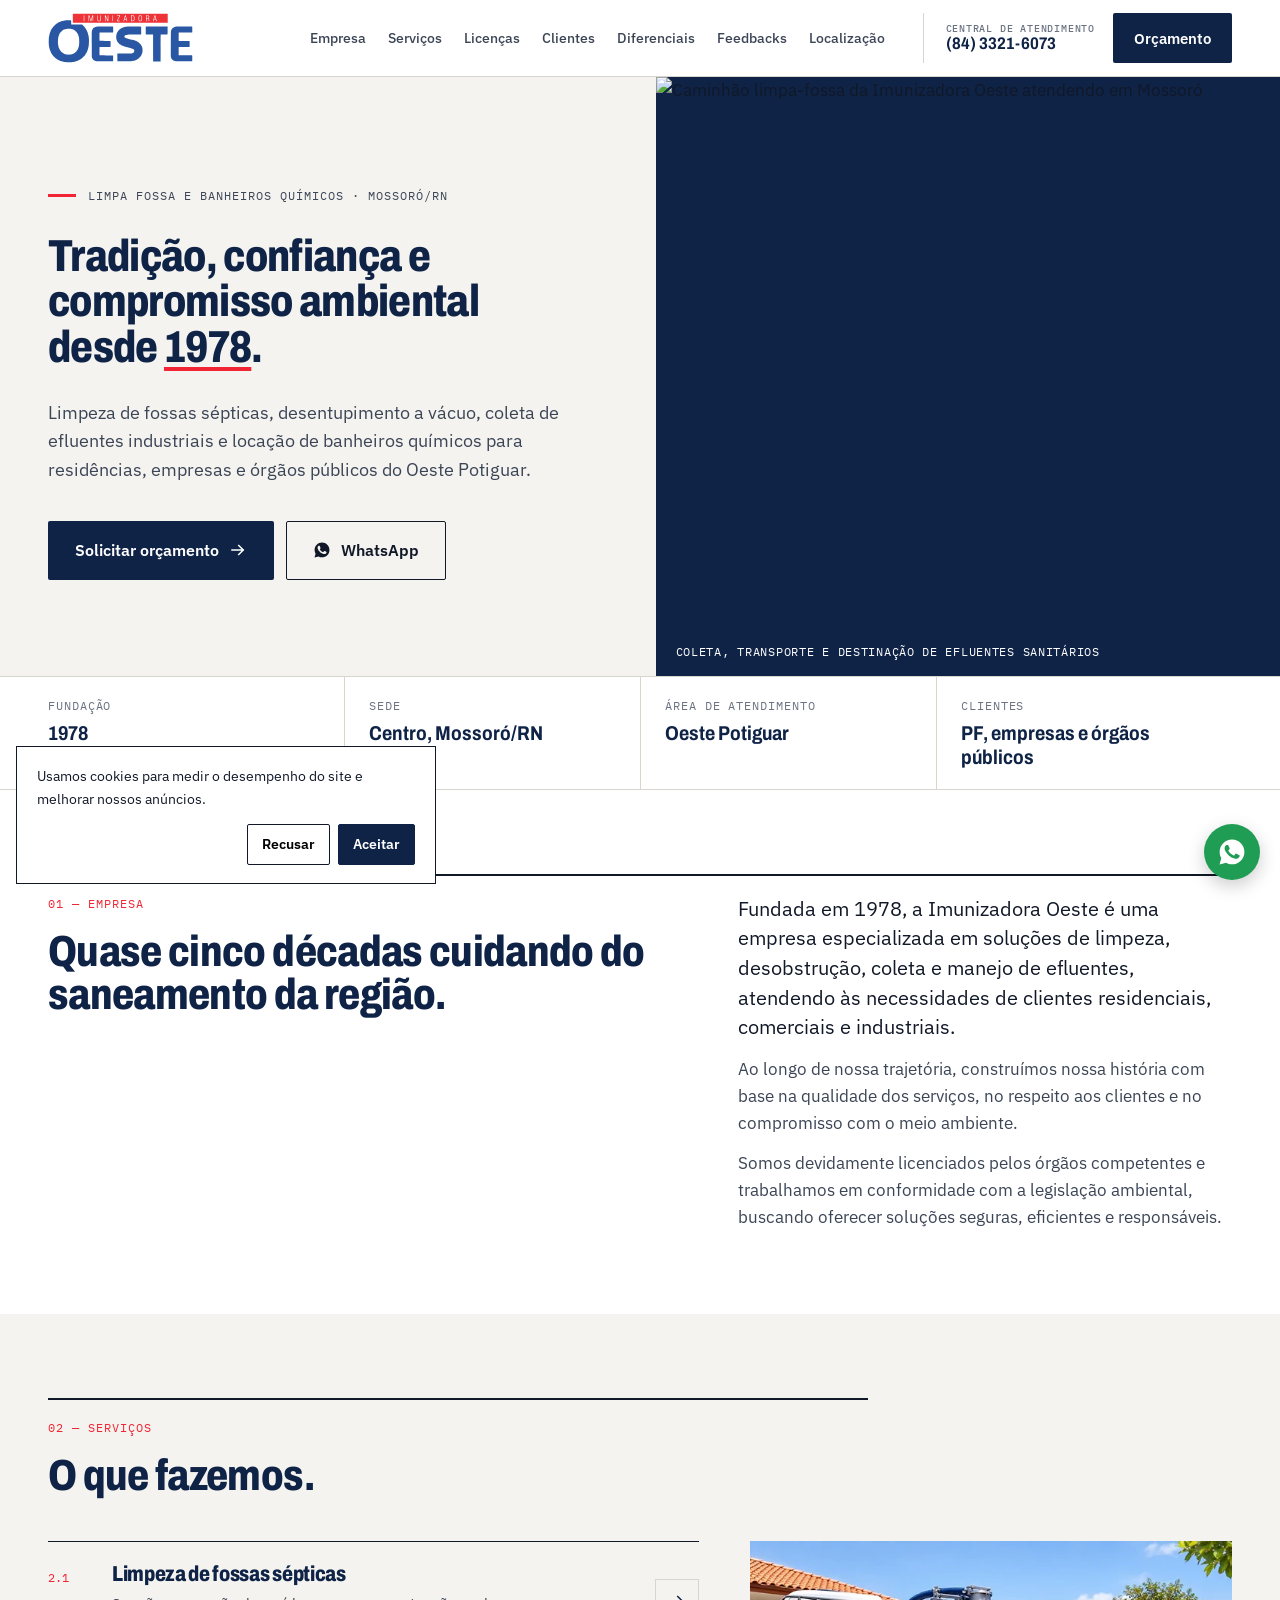
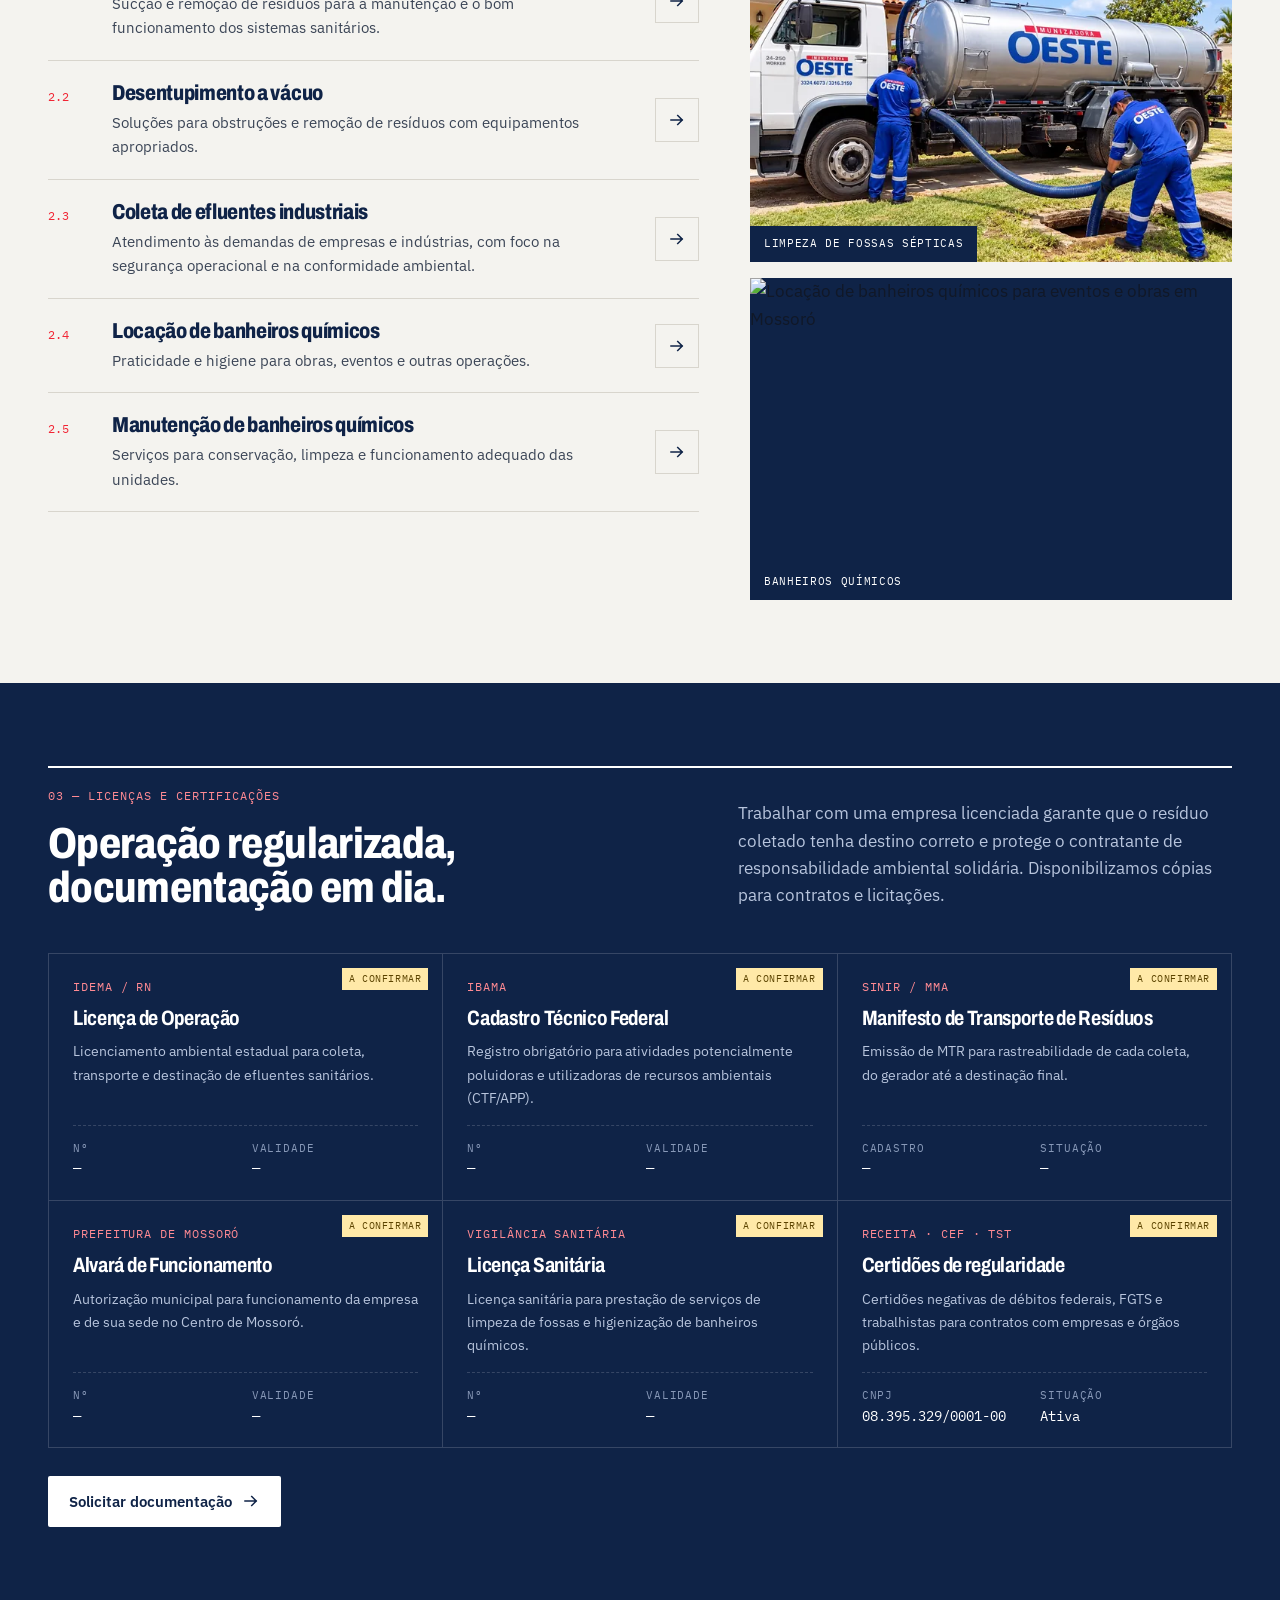
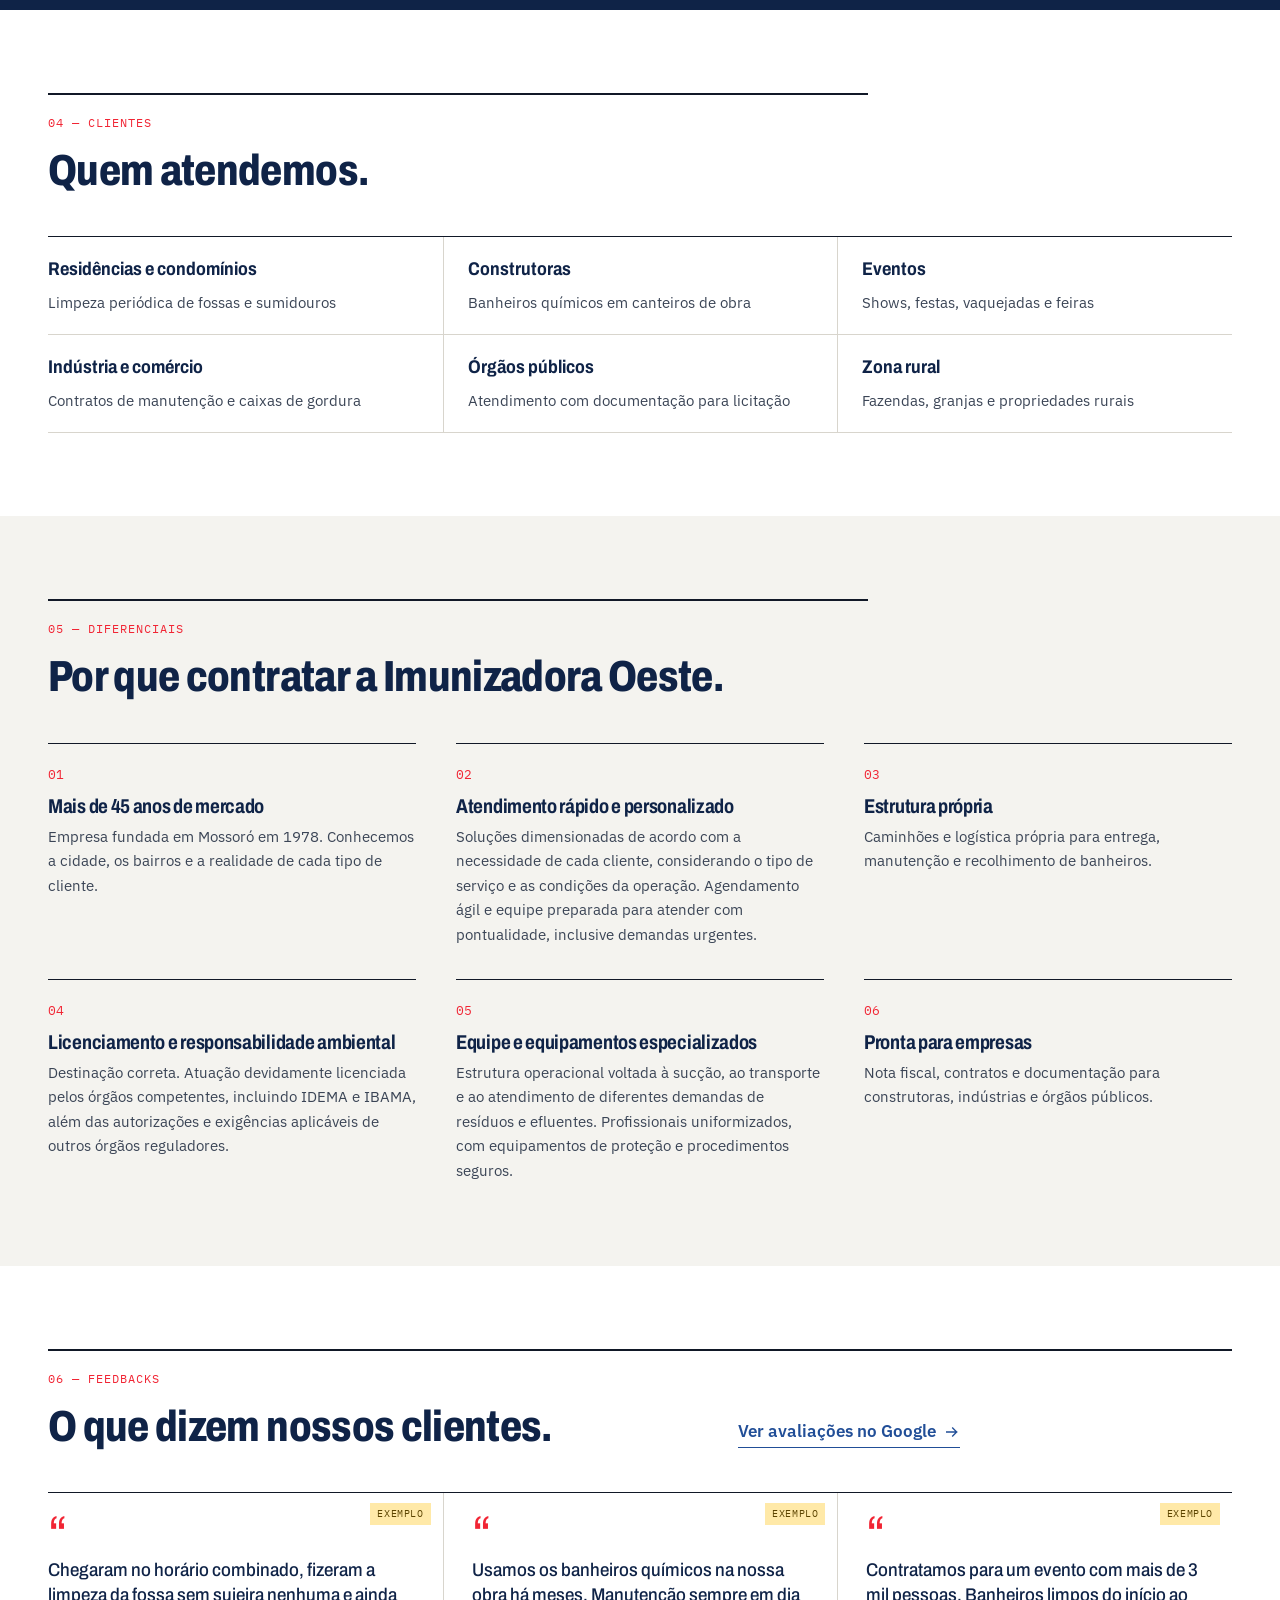
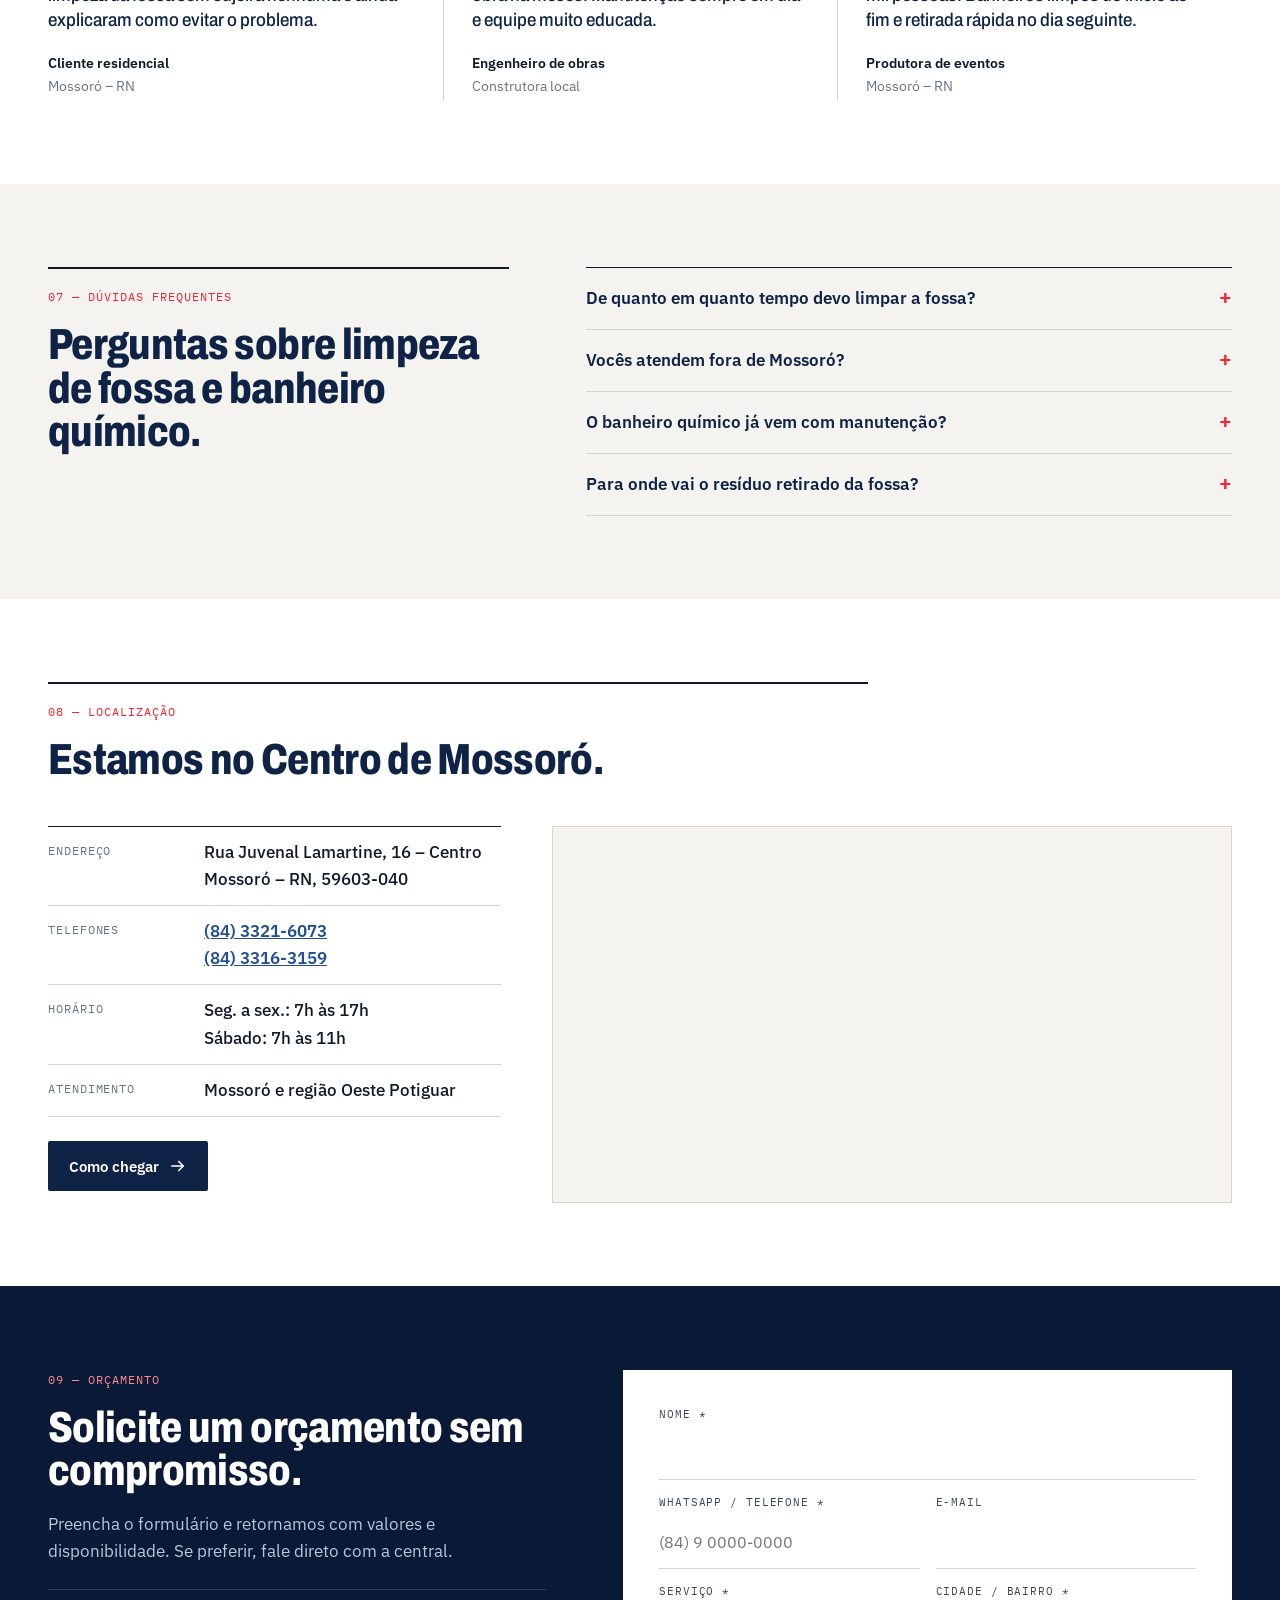
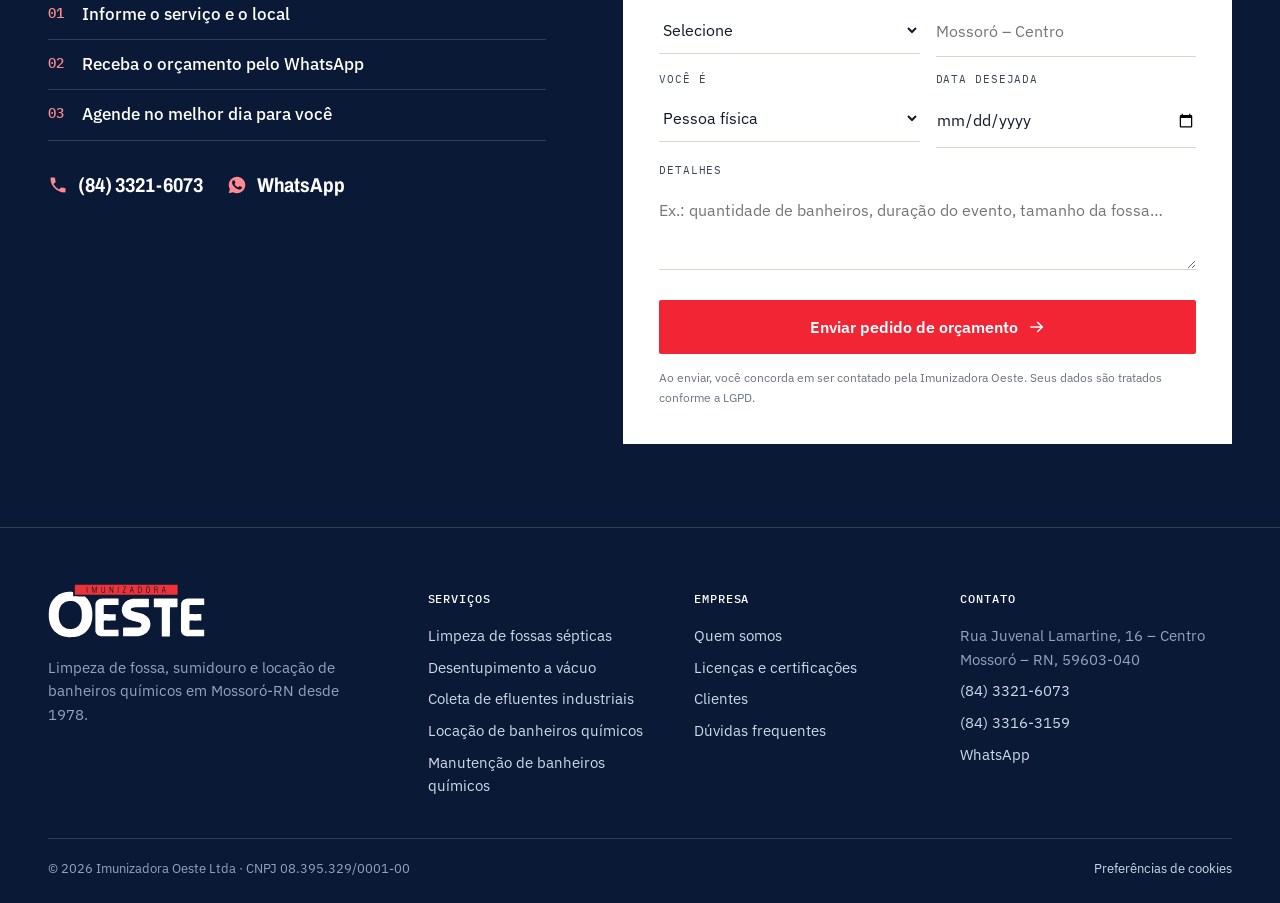
==== commit bde0cbac: "Título em 3 linhas, captura de lead antes do WhatsApp e nova foto de serviços - Título do hero fixo " ====
--- a/index.html
+++ b/index.html
@@ -44,7 +44,8 @@
     metaPixelId: '000000000000000',
     whatsapp: '558433216073',       // WhatsApp comercial (DDI+DDD+número)
     phone: '+558433216073',
-    leadWebhook: ''                 // opcional: URL (Make/n8n/Zapier/CRM) que recebe o lead em JSON
+    leadWebhook: '',                // opcional: URL (Make/n8n/Zapier/CRM) que recebe o lead em JSON
+    sheetWebhook: ''                // URL do Apps Script (/exec) que grava os leads do WhatsApp na planilha Google
   };
   // Consent Mode v2 (LGPD) – padrão negado até o aceite
   window.dataLayer = window.dataLayer || [];
@@ -157,7 +158,7 @@
 }
 </script>
 
-<link rel="stylesheet" href="/assets/css/style.css?v=17b47a045c">
+<link rel="stylesheet" href="/assets/css/style.css?v=32b5ee19c7">
 </head>
 <body>
 <noscript><iframe src="https://www.googletagmanager.com/ns.html?id=GTM-XXXXXXX" height="0" width="0" style="display:none;visibility:hidden"></iframe></noscript>
@@ -197,7 +198,7 @@
   <section class="hero" id="inicio" aria-labelledby="h1">
     <div class="hero-text">
       <p class="kicker"><span class="bar"></span>Limpa fossa e banheiros químicos · Mossoró/RN</p>
-      <h1 id="h1">Tradição, confiança e compromisso ambiental desde <span class="hl">1978</span>.</h1>
+      <h1 id="h1"><span class="ln">Tradição, confiança e</span> <span class="ln">compromisso ambiental</span> <span class="ln">desde <span class="hl">1978</span>.</span></h1>
       <p class="lead">Limpeza de fossas sépticas, desentupimento a vácuo, coleta de efluentes industriais e locação de banheiros químicos para residências, empresas e órgãos públicos do Oeste Potiguar.</p>
       <div class="ctas">
         <a href="#orcamento" class="btn btn-solid btn-lg" data-track="cta_click" data-loc="hero">Solicitar orçamento <svg><use href="#i-arrow"/></svg></a>
@@ -273,7 +274,7 @@
           </li>
         </ol>
         <div class="svc-media reveal">
-          <figure><img src="/_vercel/image?url=https%3A%2F%2Fassets.morphix.pro%2Fse06aob0.png&amp;w=1080&amp;q=75" srcset="/_vercel/image?url=https%3A%2F%2Fassets.morphix.pro%2Fse06aob0.png&amp;w=640&amp;q=75 640w, /_vercel/image?url=https%3A%2F%2Fassets.morphix.pro%2Fse06aob0.png&amp;w=1080&amp;q=75 1080w, /_vercel/image?url=https%3A%2F%2Fassets.morphix.pro%2Fse06aob0.png&amp;w=1920&amp;q=75 1920w" sizes="(max-width: 900px) 100vw, 50vw" alt="Limpeza de fossa séptica com caminhão de sucção em Mossoró" width="1200" height="896" loading="lazy"><figcaption>Limpeza de fossas sépticas</figcaption></figure>
+          <figure><img src="/assets/img/limpeza-fossa-equipe-imunizadora-oeste-1080.webp" srcset="/assets/img/limpeza-fossa-equipe-imunizadora-oeste-640.webp 640w, /assets/img/limpeza-fossa-equipe-imunizadora-oeste-1080.webp 1080w, /assets/img/limpeza-fossa-equipe-imunizadora-oeste-1536.webp 1536w" sizes="(max-width: 900px) 100vw, 40vw" alt="Equipe da Imunizadora Oeste fazendo limpeza de fossa séptica com caminhão de sucção" width="1536" height="1024" loading="lazy"><figcaption>Limpeza de fossas sépticas</figcaption></figure>
           <figure><img src="/_vercel/image?url=https%3A%2F%2Fassets.morphix.pro%2F5854b3lp.png&amp;w=1080&amp;q=75" srcset="/_vercel/image?url=https%3A%2F%2Fassets.morphix.pro%2F5854b3lp.png&amp;w=640&amp;q=75 640w, /_vercel/image?url=https%3A%2F%2Fassets.morphix.pro%2F5854b3lp.png&amp;w=1080&amp;q=75 1080w, /_vercel/image?url=https%3A%2F%2Fassets.morphix.pro%2F5854b3lp.png&amp;w=1920&amp;q=75 1920w" sizes="(max-width: 900px) 100vw, 50vw" alt="Locação de banheiros químicos para eventos e obras em Mossoró" width="1200" height="896" loading="lazy"><figcaption>Banheiros químicos</figcaption></figure>
         </div>
       </div>
@@ -545,11 +546,28 @@
   <a href="#" class="mb-wa js-wa" data-track="click_whatsapp" data-loc="mobile_bar"><svg><use href="#i-wa"/></svg>WhatsApp</a>
 </nav>
 
+<div class="wa-modal" id="wa-modal" role="dialog" aria-modal="true" aria-labelledby="wa-title" hidden>
+  <div class="wa-backdrop" data-wa-close></div>
+  <form class="wa-box" id="wa-form" novalidate>
+    <button type="button" class="wa-x" aria-label="Fechar" data-wa-close>&times;</button>
+    <p class="num">Atendimento via WhatsApp</p>
+    <h2 id="wa-title">Fale com a Imunizadora Oeste</h2>
+    <p class="wa-sub">Informe seu nome e WhatsApp para agilizarmos o atendimento.</p>
+    <label for="wa-nome">Nome *</label>
+    <input id="wa-nome" name="nome" autocomplete="name" required>
+    <label for="wa-tel">WhatsApp *</label>
+    <input id="wa-tel" name="whatsapp" type="tel" inputmode="tel" autocomplete="tel" placeholder="(84) 9 0000-0000" required>
+    <input class="hp" type="text" name="empresa_site" tabindex="-1" autocomplete="off" aria-hidden="true">
+    <button type="submit" class="btn btn-wa-solid btn-lg"><svg><use href="#i-wa"/></svg>Ir para WhatsApp</button>
+    <p class="form-legal">Seus dados são tratados conforme a LGPD e usados apenas para este atendimento.</p>
+  </form>
+</div>
+
 <div class="cookie" id="cookie" role="dialog" aria-label="Aviso de cookies">
   <p>Usamos cookies para medir o desempenho do site e melhorar nossos anúncios.</p>
   <div class="row"><button type="button" id="ck-no">Recusar</button><button type="button" class="ok" id="ck-yes">Aceitar</button></div>
 </div>
 
-<script src="/assets/js/main.js?v=01f952e03a" defer></script>
+<script src="/assets/js/main.js?v=93ed7d0030" defer></script>
 </body>
 </html>
--- a/assets/css/style.css
+++ b/assets/css/style.css
@@ -56,7 +56,8 @@
 .hero-text{padding:clamp(40px,6vw,80px) clamp(24px,5vw,72px) clamp(40px,5vw,72px) max(var(--gut),calc((100vw - 1240px)/2));display:flex;flex-direction:column;justify-content:center}
 .kicker{display:flex;align-items:center;gap:12px;font-family:var(--mono);font-size:.78rem;letter-spacing:.08em;text-transform:uppercase;color:var(--ink-2);margin:0 0 28px}
 .kicker .bar{width:28px;height:3px;background:var(--red)}
-.hero h1{font-size:clamp(2.4rem,4.4vw,4rem);font-weight:800;line-height:1;color:var(--navy);max-width:15ch}
+.hero h1{font-size:min(3.6rem,3.5vw);font-weight:800;line-height:1.02;color:var(--navy)}
+.hero h1 .ln{display:block;white-space:nowrap}
 .hero h1 .hl{text-decoration:underline;text-decoration-color:var(--red);text-decoration-thickness:.1em;text-underline-offset:.12em;text-decoration-skip-ink:none}
 .hero .lead{font-size:clamp(1.02rem,1.4vw,1.18rem);color:var(--ink-2);max-width:52ch;margin:28px 0 36px}
 .ctas{display:flex;flex-wrap:wrap;gap:12px}
@@ -209,6 +210,23 @@
 .cookie button{font:inherit;font-weight:600;padding:8px 14px;cursor:pointer;border:1.5px solid var(--ink);background:#fff;border-radius:2px}
 .cookie button.ok{background:var(--navy);border-color:var(--navy);color:#fff}
 
+/* Modal WhatsApp */
+.wa-modal{position:fixed;inset:0;z-index:90;display:grid;place-items:center;padding:16px}
+.wa-modal[hidden]{display:none}
+.wa-backdrop{position:absolute;inset:0;background:rgba(10,26,54,.72)}
+.wa-box{position:relative;width:min(420px,100%);background:#fff;padding:32px 28px 24px;display:flex;flex-direction:column;border-top:4px solid var(--wa)}
+.wa-box h2{font-size:1.7rem;margin-bottom:6px}
+.wa-box .num{margin-bottom:10px}
+.wa-sub{margin:0 0 18px;color:var(--ink-2);font-size:.95rem}
+.wa-box label{font-family:var(--mono);font-size:.7rem;letter-spacing:.08em;text-transform:uppercase;color:var(--ink-2);margin-bottom:4px}
+.wa-box input{font:inherit;font-size:1rem;padding:11px 0;border:0;border-bottom:1.5px solid var(--rule);border-radius:0;margin-bottom:16px;background:transparent;color:var(--ink)}
+.wa-box input:focus{outline:none;border-bottom-color:var(--wa)}
+.wa-box .btn{margin:6px 0 12px}
+.btn-wa-solid{background:var(--wa);color:#fff}
+.btn-wa-solid:hover{background:#178a48}
+.wa-x{position:absolute;top:8px;right:10px;background:none;border:0;font-size:1.8rem;line-height:1;color:var(--mute);cursor:pointer;padding:6px}
+body.wa-open{overflow:hidden}
+
 .reveal{opacity:0;transform:translateY(14px);transition:opacity .7s ease,transform .7s ease}
 .reveal.in{opacity:1;transform:none}
 @media (prefers-reduced-motion:reduce){.reveal{opacity:1;transform:none;transition:none}html{scroll-behavior:auto}}
@@ -224,6 +242,7 @@
   .menu-btn{margin-left:0}
 }
 @media (max-width:900px){
+  .hero h1{font-size:min(3.4rem,8.4vw)}
   .hero{grid-template-columns:minmax(0,1fr)}
   .hero-text{padding:56px var(--gut) 48px}
   .hero-media{min-height:0;aspect-ratio:16/10}
@@ -256,7 +275,7 @@
   .svc-row{grid-template-columns:36px minmax(0,1fr) 40px;gap:12px}
   .svc-go{width:40px;height:40px}
   .svc-media{grid-template-columns:1fr}
-  .svc-media figure+figure{display:none}
+  .svc-media{gap:12px}
   .segs li:nth-child(2n),.quote:nth-child(2n){padding-left:0;border-left:0}
   .quote{border-bottom:1px solid var(--rule)}
   .spec>div{grid-template-columns:1fr;gap:4px}
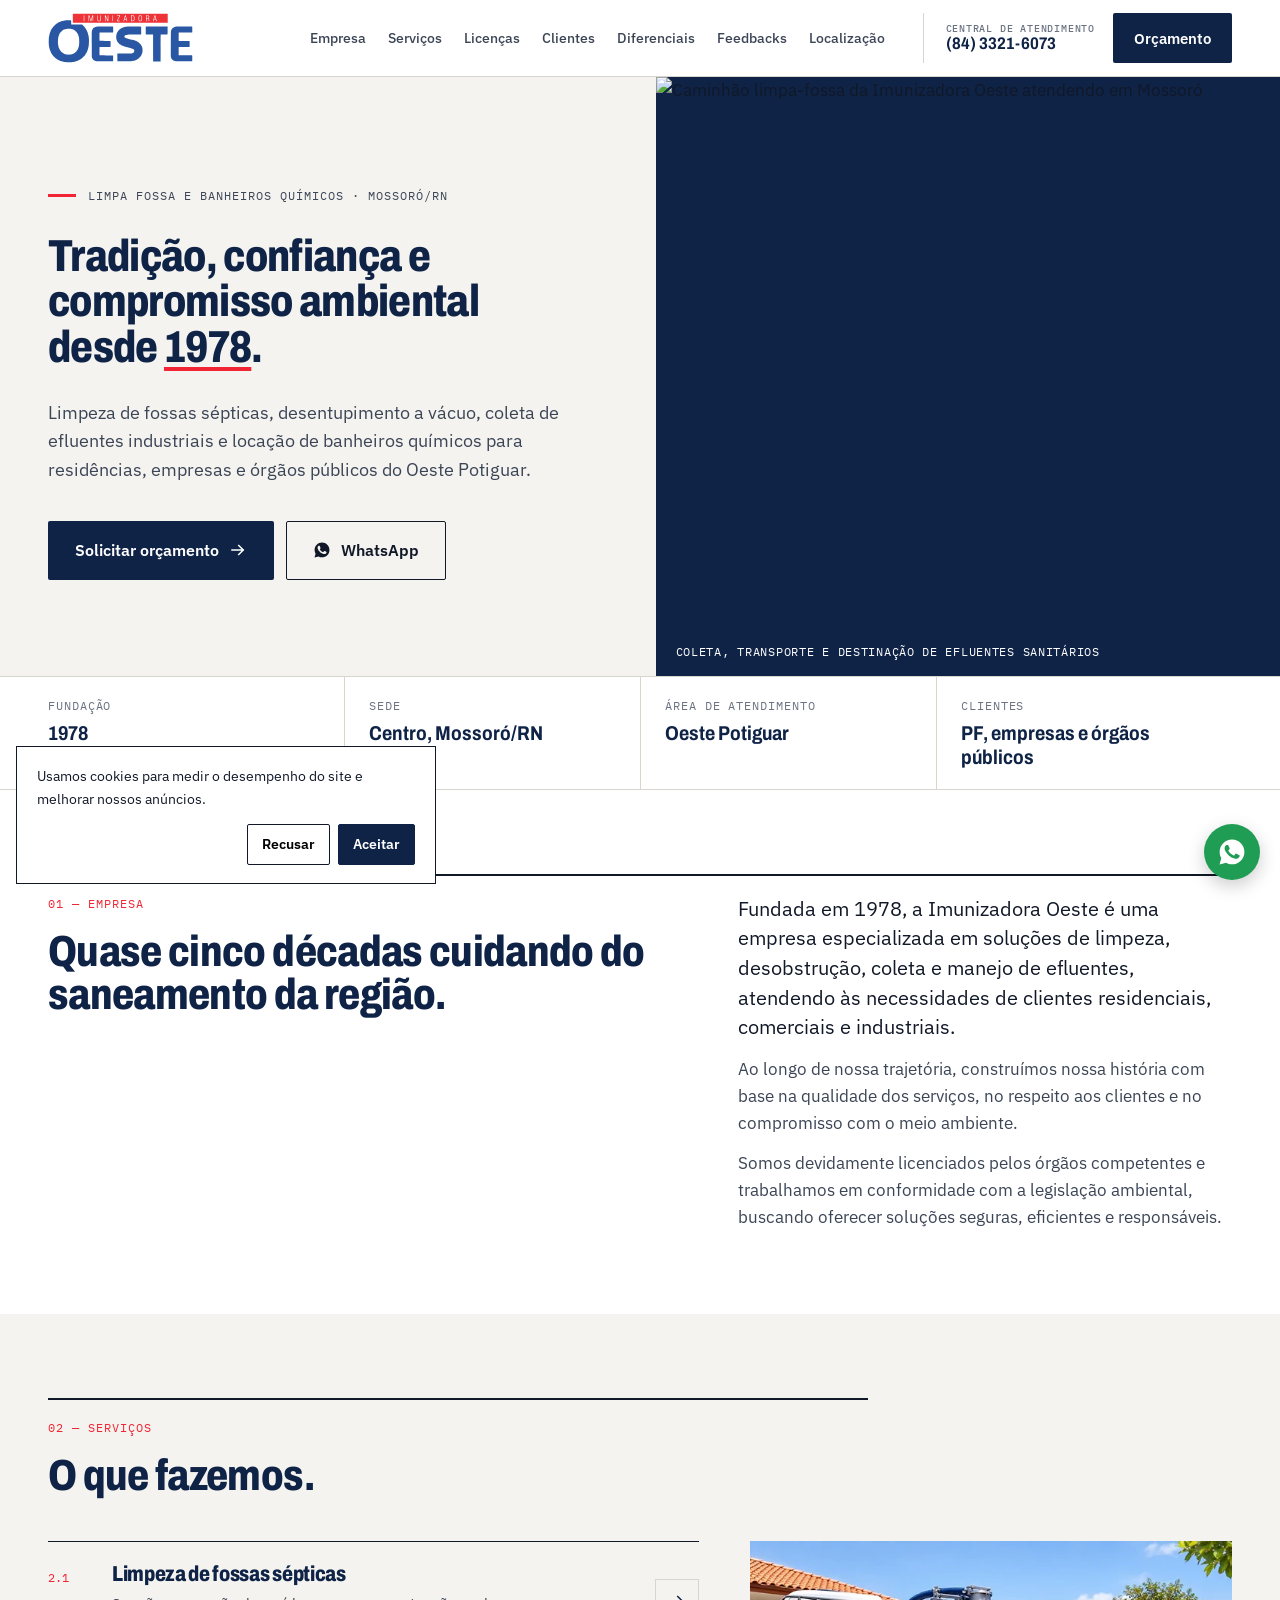
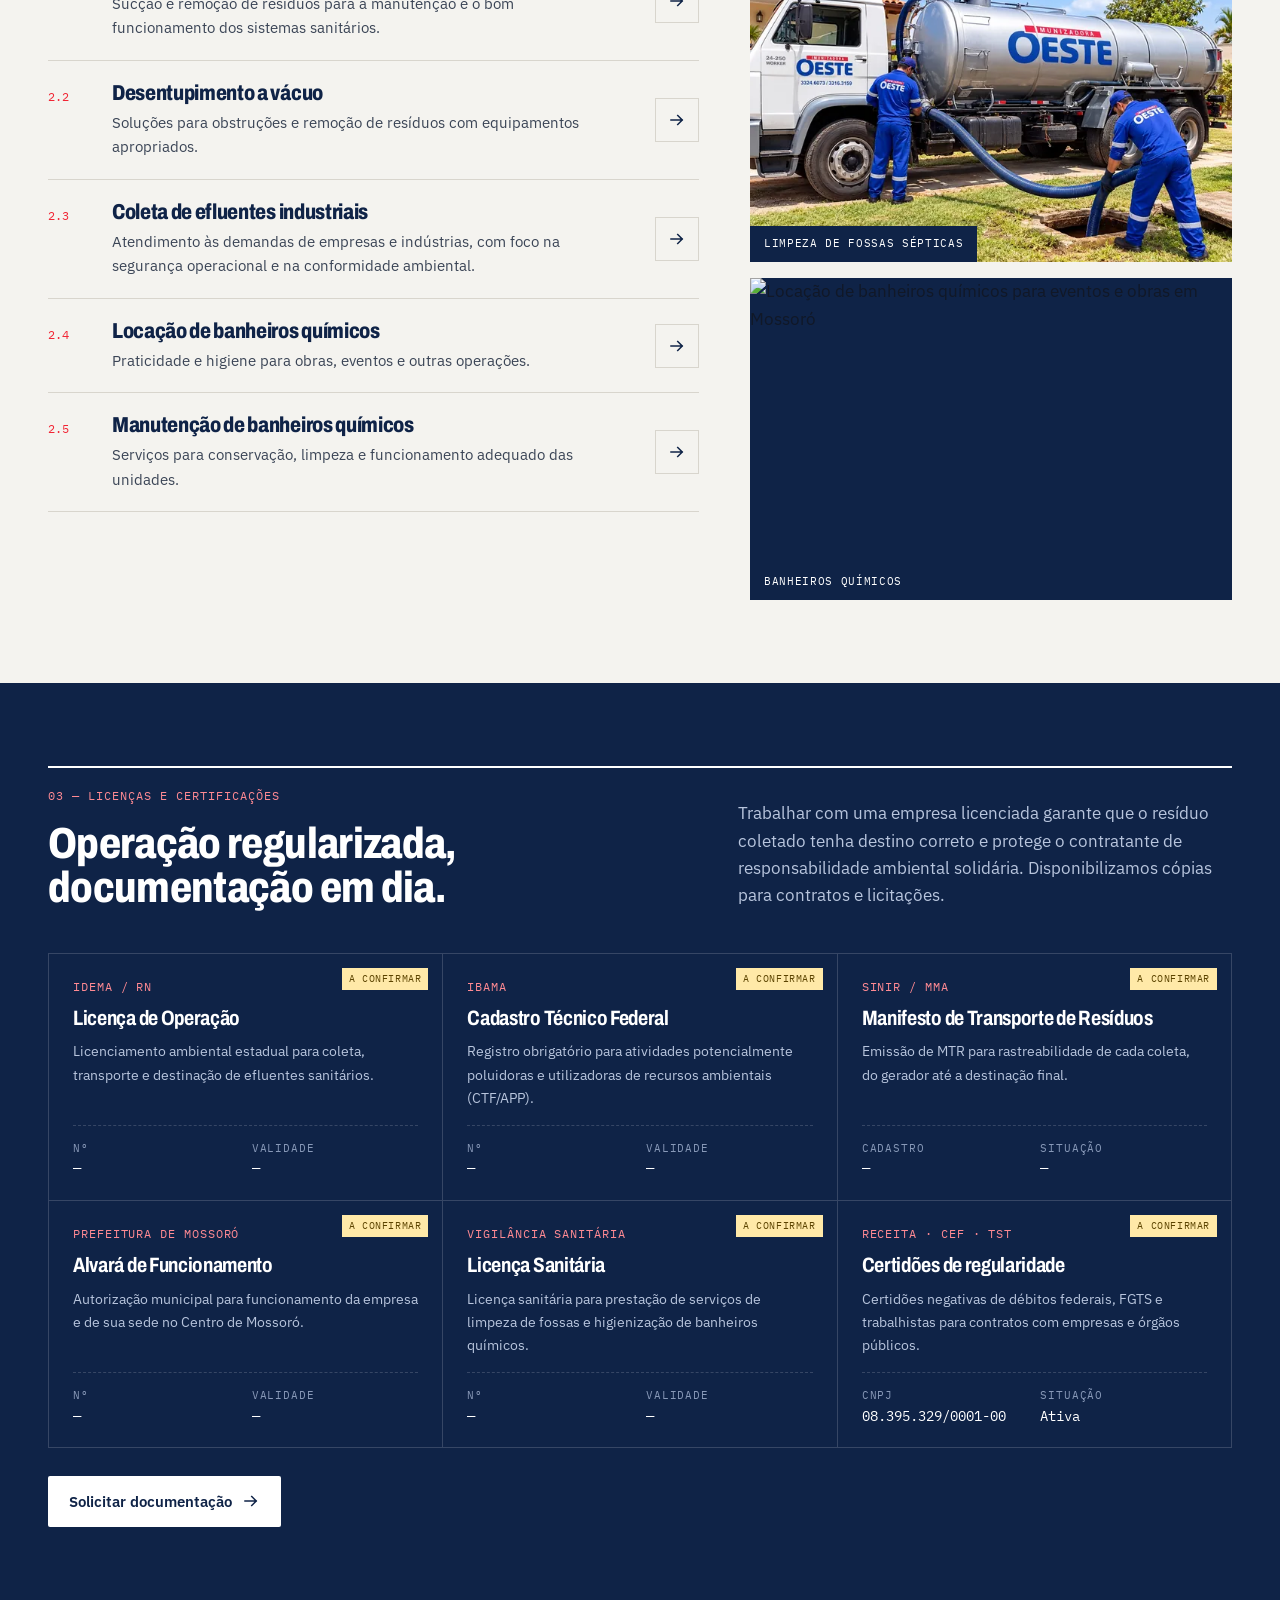
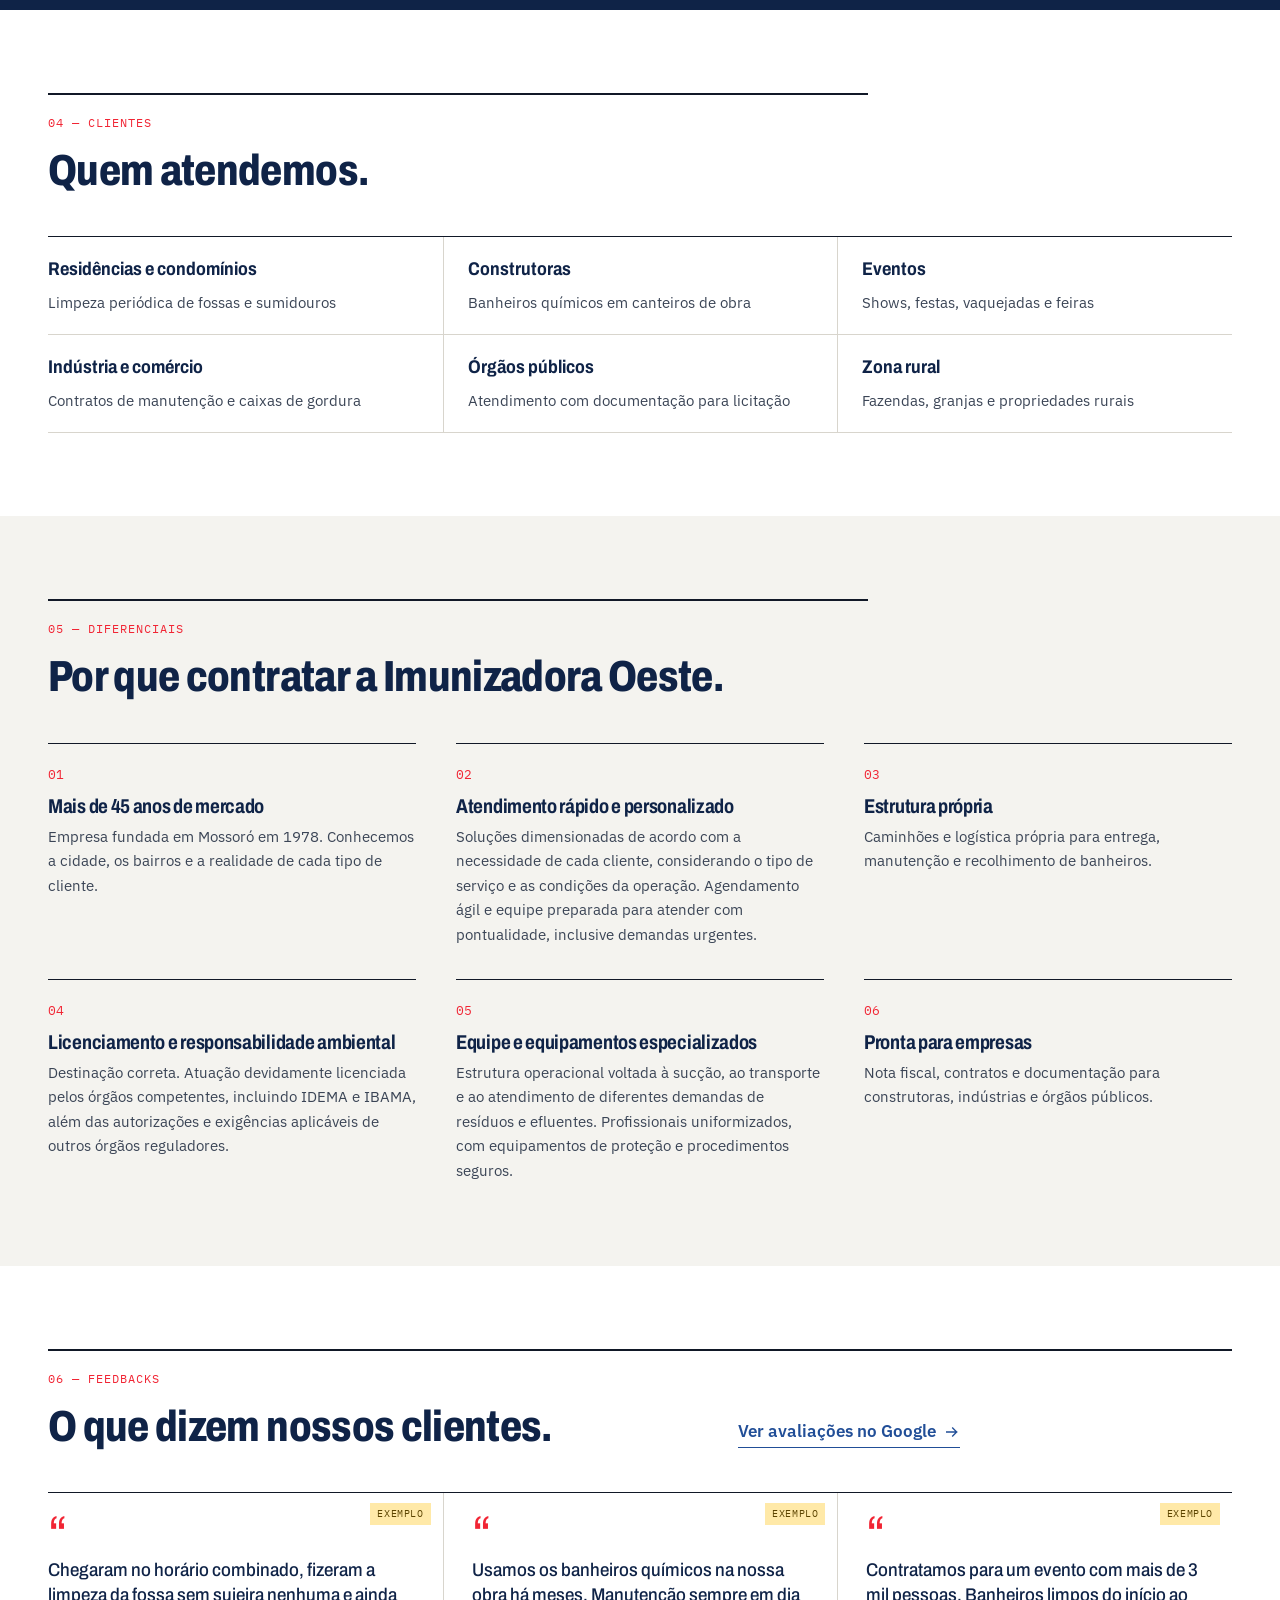
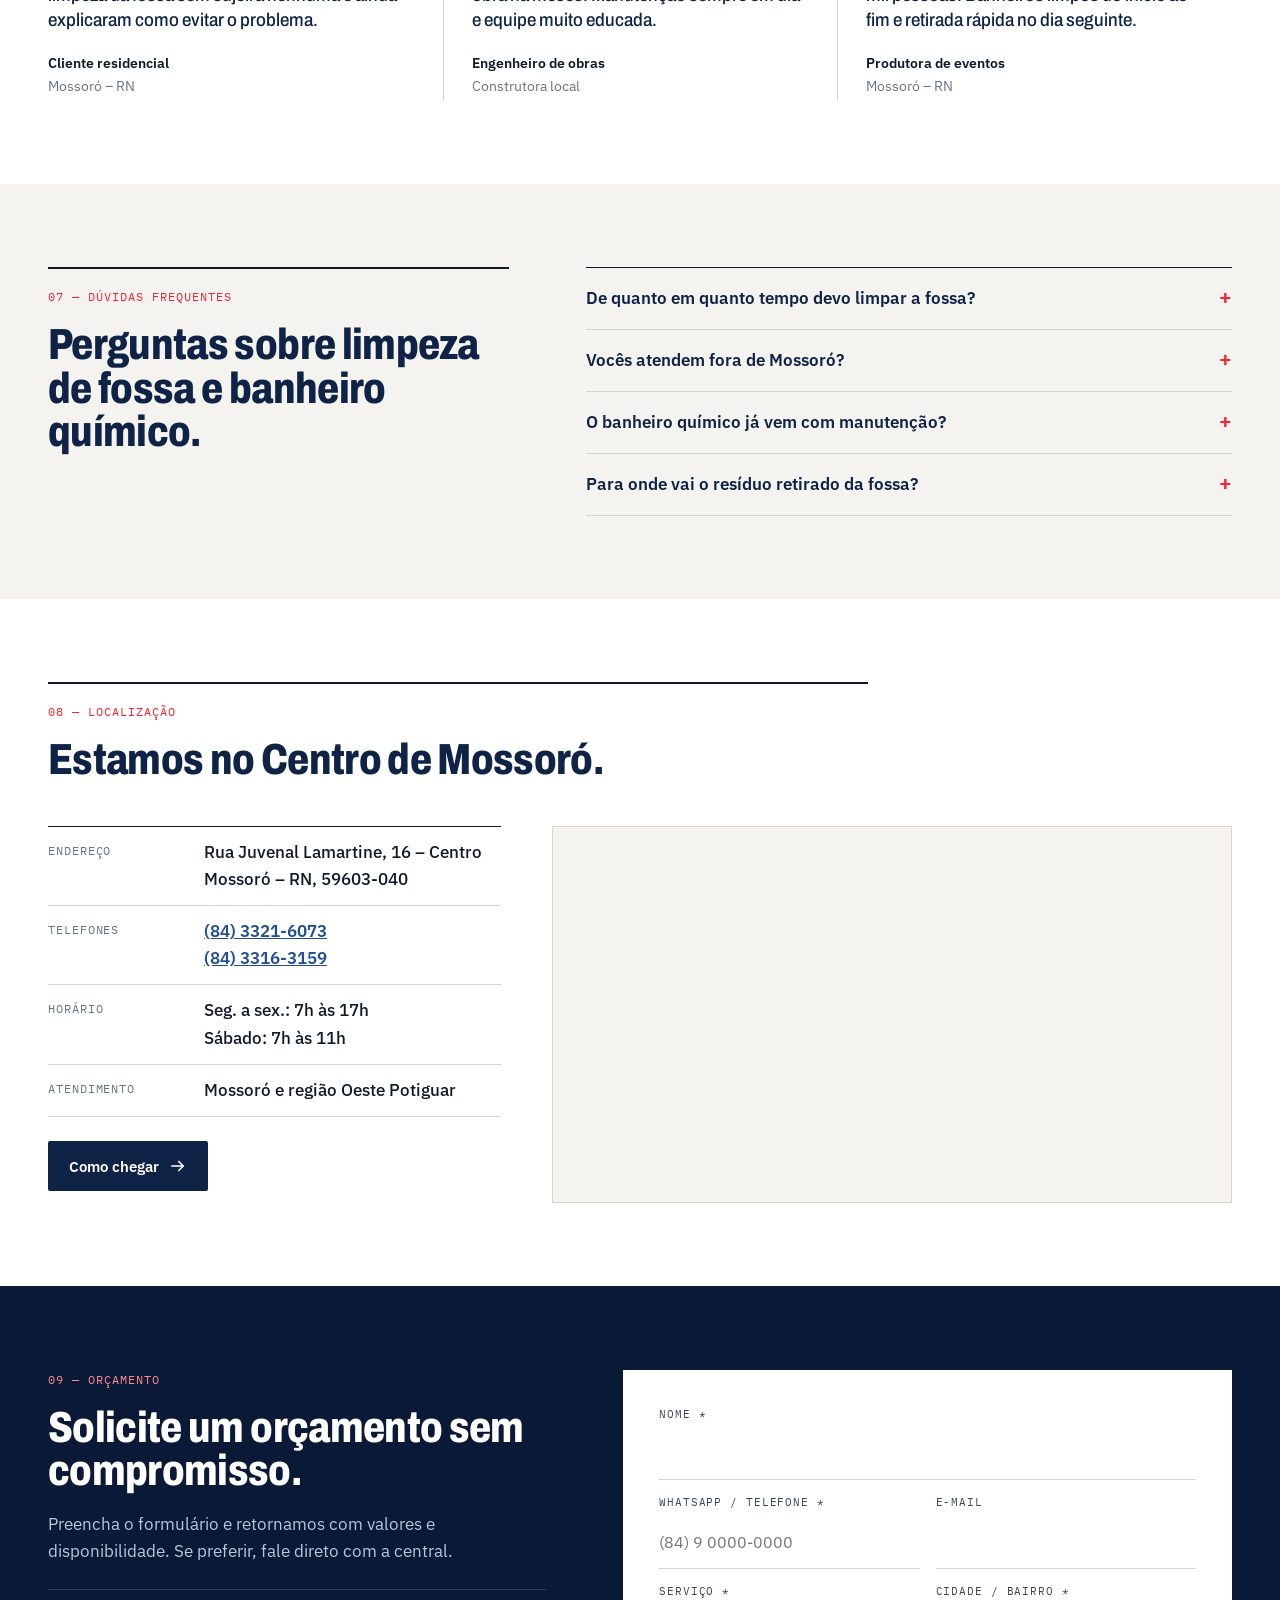
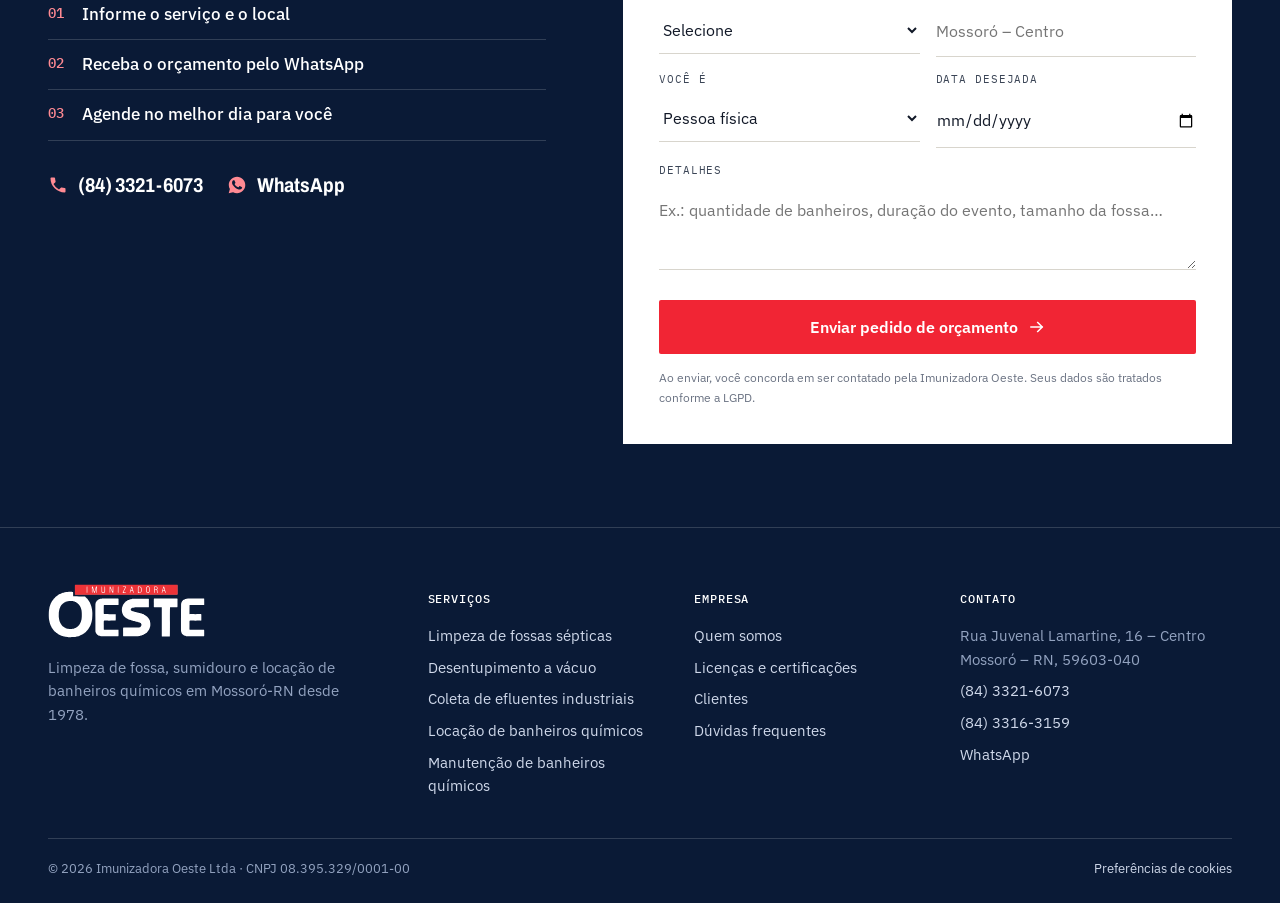
==== commit d7c1f298: "Logo do rodapé: palavra IMUNIZADORA em branco Co-Authored-By: Claude Opus 5.5 <noreply@anthropic.com" ====
--- a/index.html
+++ b/index.html
@@ -45,7 +45,12 @@
     whatsapp: '558433216073',       // WhatsApp comercial (DDI+DDD+número)
     phone: '+558433216073',
     leadWebhook: '',                // opcional: URL (Make/n8n/Zapier/CRM) que recebe o lead em JSON
-    sheetWebhook: ''                // URL do Apps Script (/exec) que grava os leads do WhatsApp na planilha Google
+    sheetWebhook: 'https://script.google.com/macros/s/AKfycbwfJSF21HXNORS75HBYFhfzuQb7E7JENVyE6CF4UR4OQ50IuNQTZKfPPI7FWvWIy5fGOA/exec', // URL do Apps Script (/exec) que grava os leads do WhatsApp na planilha Google
+    // Alternativa sem Apps Script: Google Forms ligado à planilha (preencha action e os IDs entry.XXXX)
+    sheetForm: {
+      action: '',                   // https://docs.google.com/forms/d/e/<ID>/formResponse
+      fields: { nome: '', whatsapp: '', local_clique: '', campanha: '', click_id: '', pagina: '' }
+    }
   };
   // Consent Mode v2 (LGPD) – padrão negado até o aceite
   window.dataLayer = window.dataLayer || [];
@@ -501,7 +506,7 @@
   <div class="wrap">
     <div class="foot">
       <div>
-        <a href="#inicio" class="brand" aria-label="Imunizadora Oeste"><img src="/assets/img/logo-imunizadora-oeste-branco.svg?v=0b1caf7e2e" alt="Imunizadora Oeste" width="1197" height="413" loading="lazy"></a>
+        <a href="#inicio" class="brand" aria-label="Imunizadora Oeste"><img src="/assets/img/logo-imunizadora-oeste-branco.svg?v=be2295ce67" alt="Imunizadora Oeste" width="1197" height="413" loading="lazy"></a>
         <p>Limpeza de fossa, sumidouro e locação de banheiros químicos em Mossoró-RN desde 1978.</p>
       </div>
       <div>
@@ -568,6 +573,6 @@
   <div class="row"><button type="button" id="ck-no">Recusar</button><button type="button" class="ok" id="ck-yes">Aceitar</button></div>
 </div>
 
-<script src="/assets/js/main.js?v=93ed7d0030" defer></script>
+<script src="/assets/js/main.js?v=41576a49b5" defer></script>
 </body>
 </html>
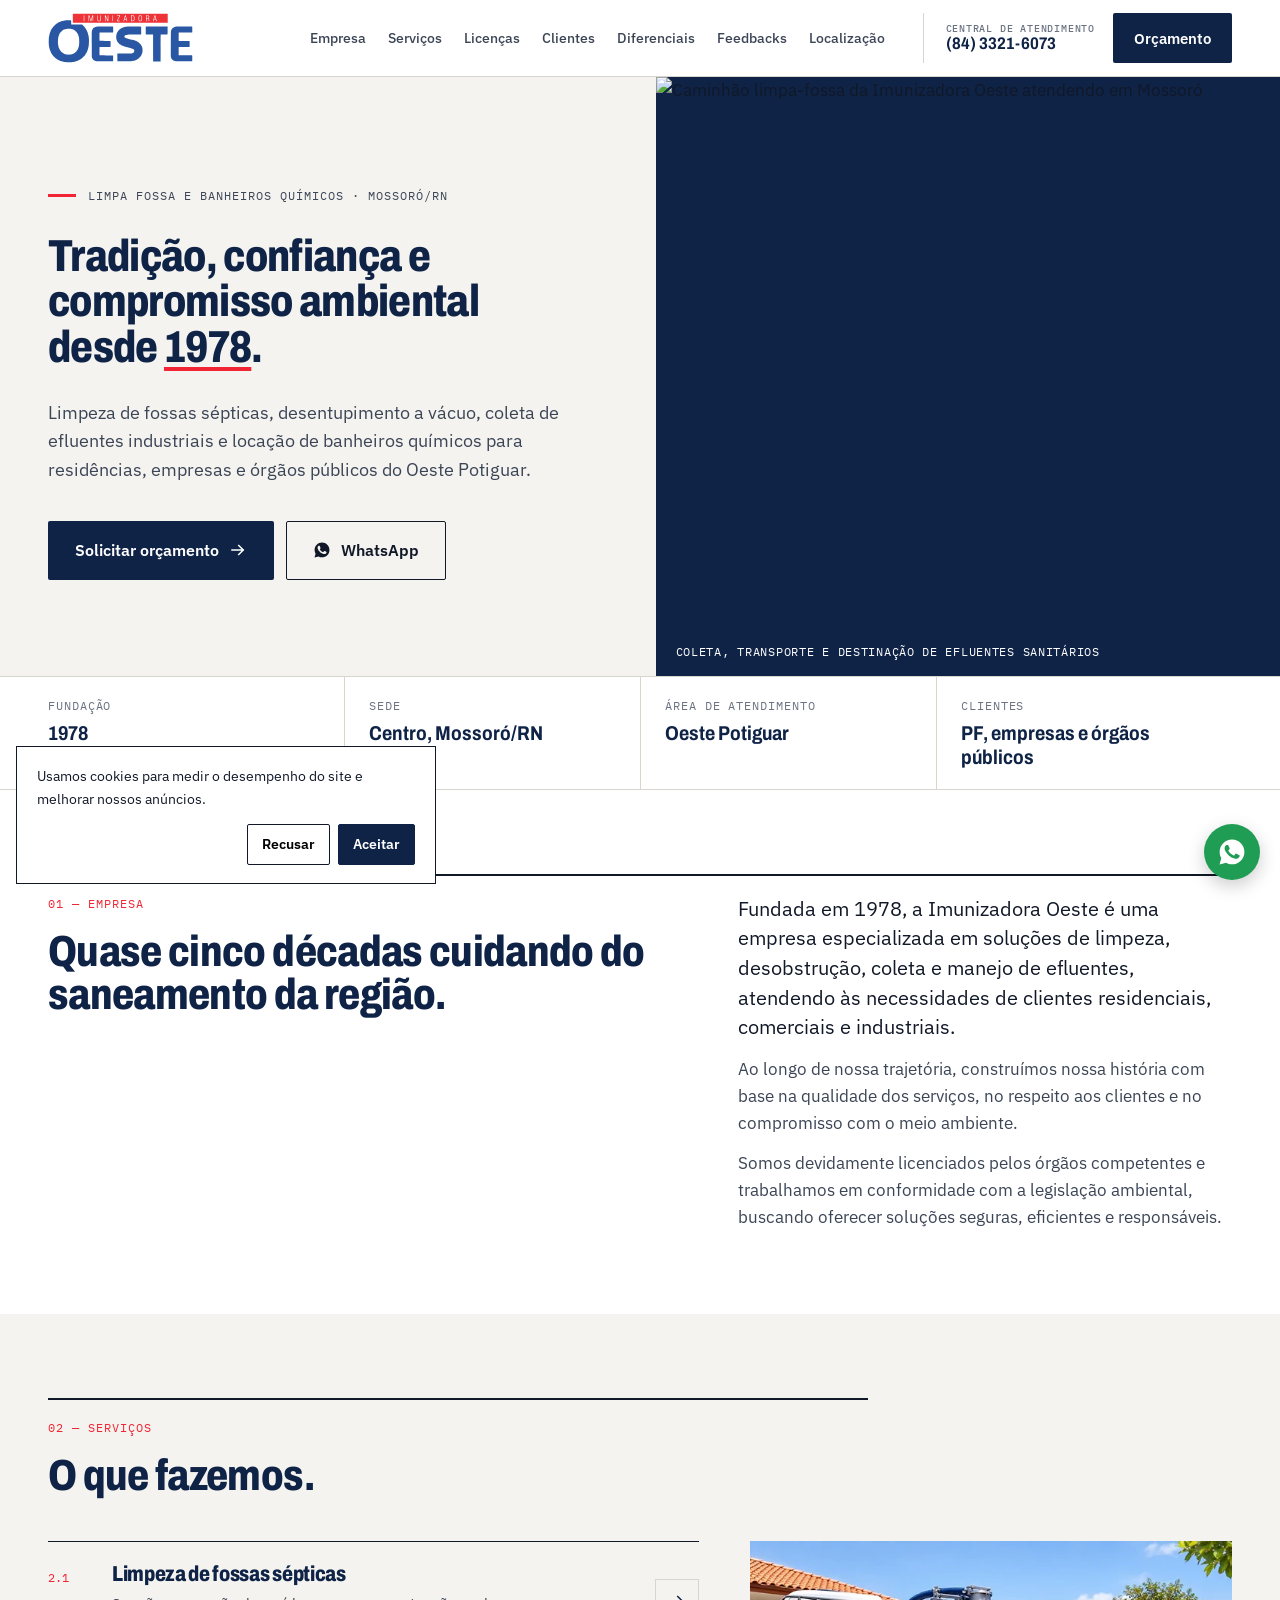
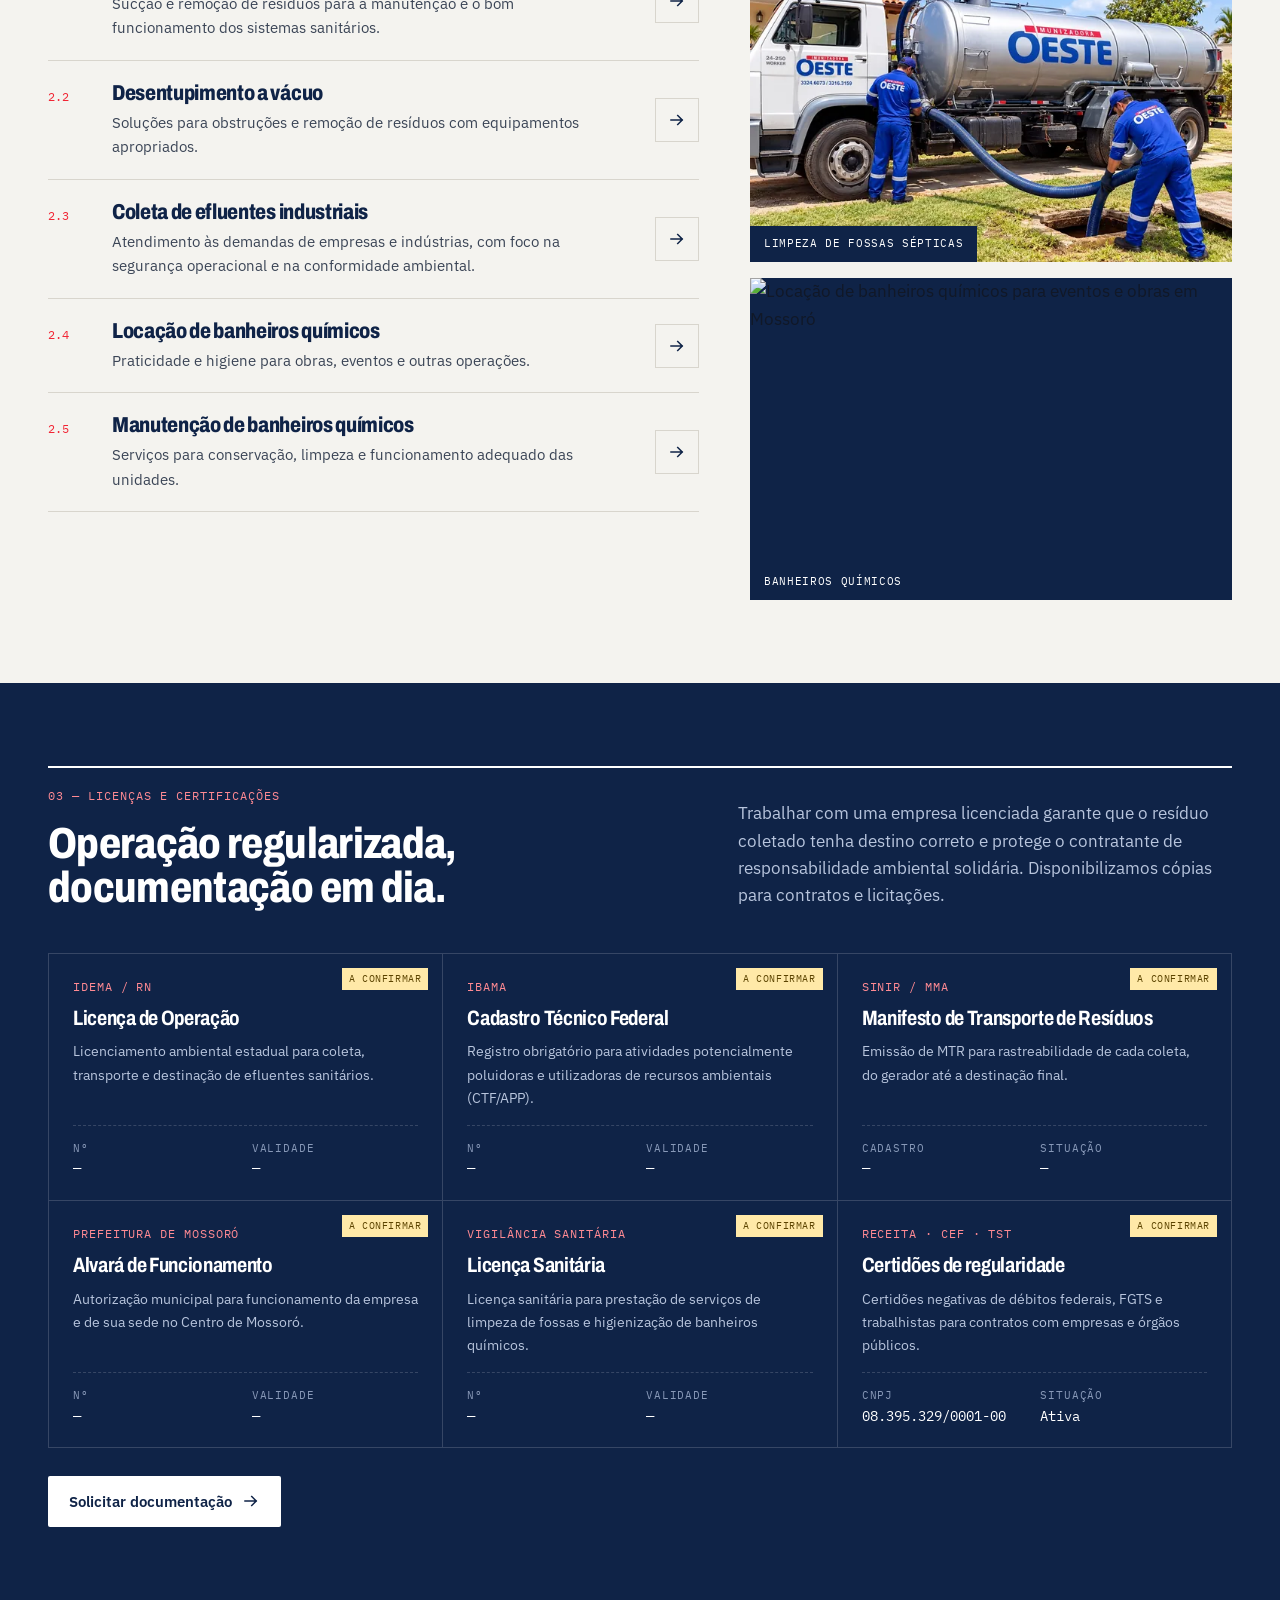
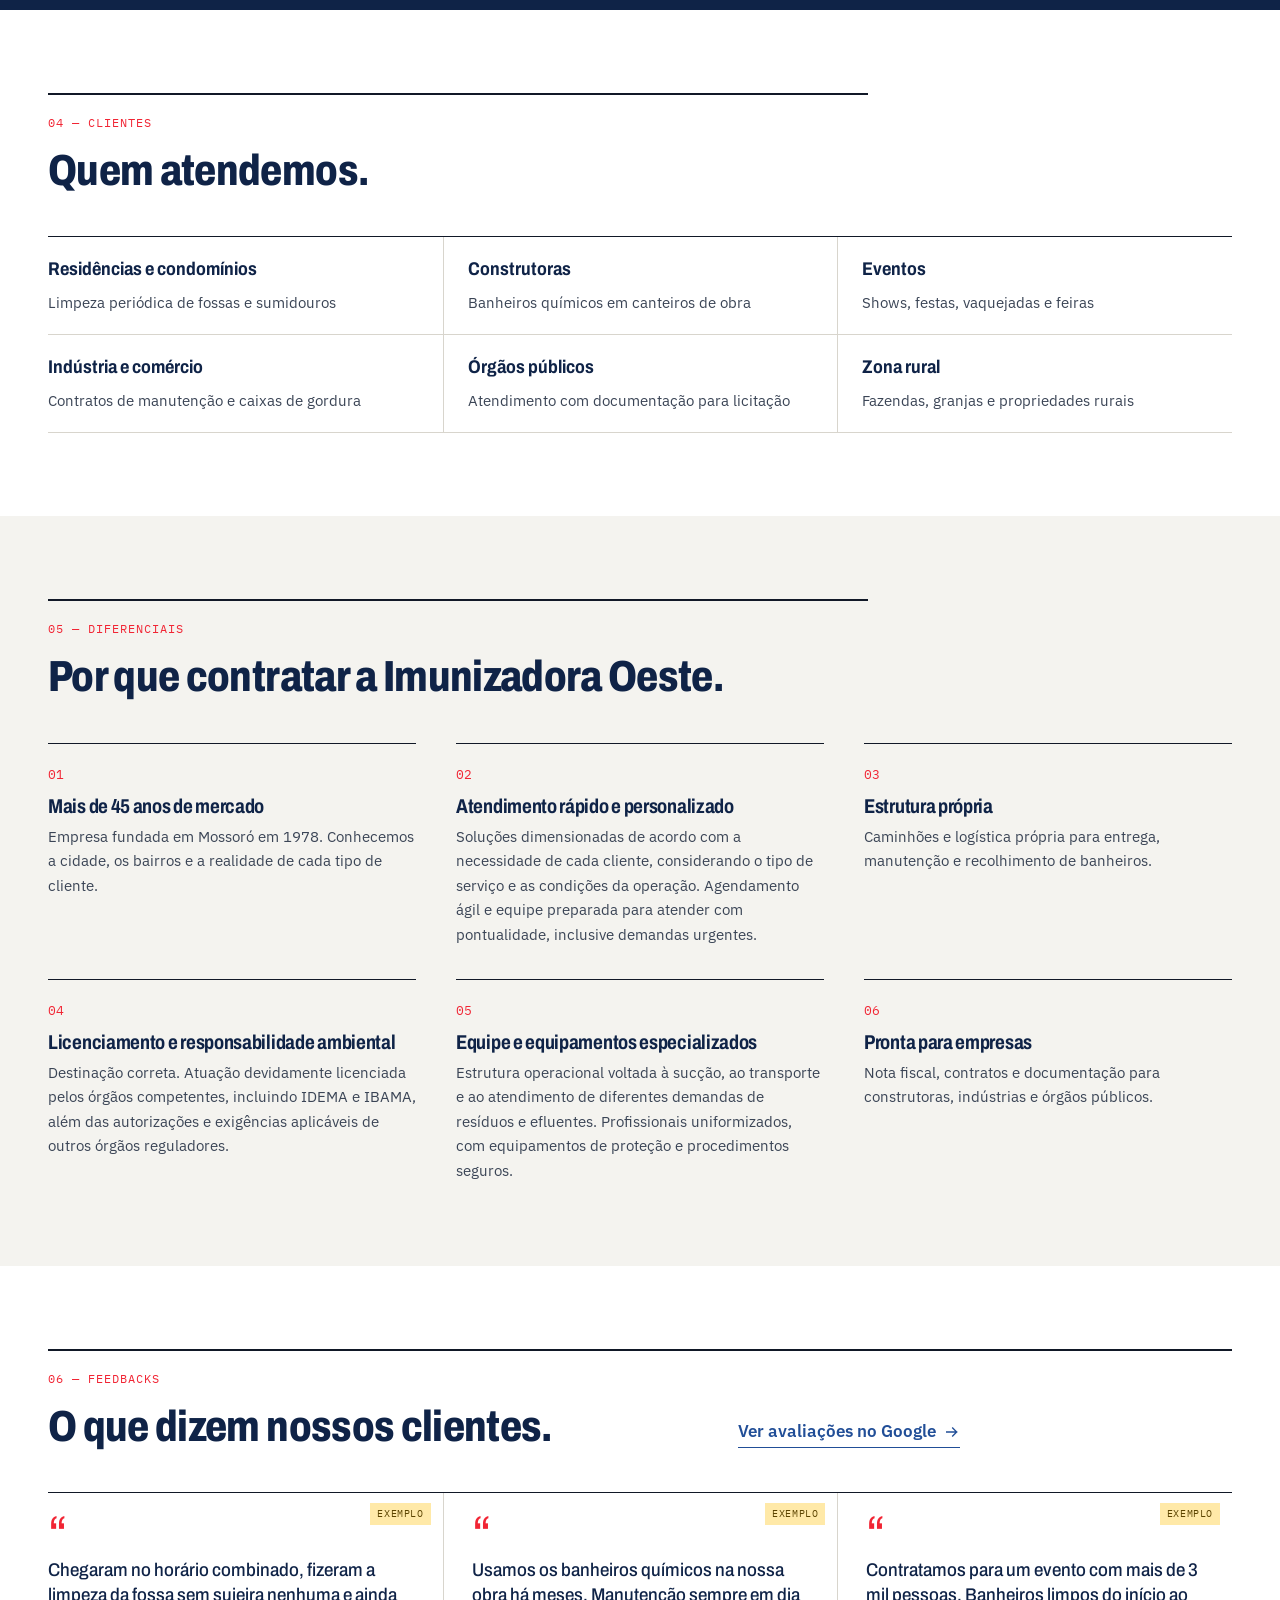
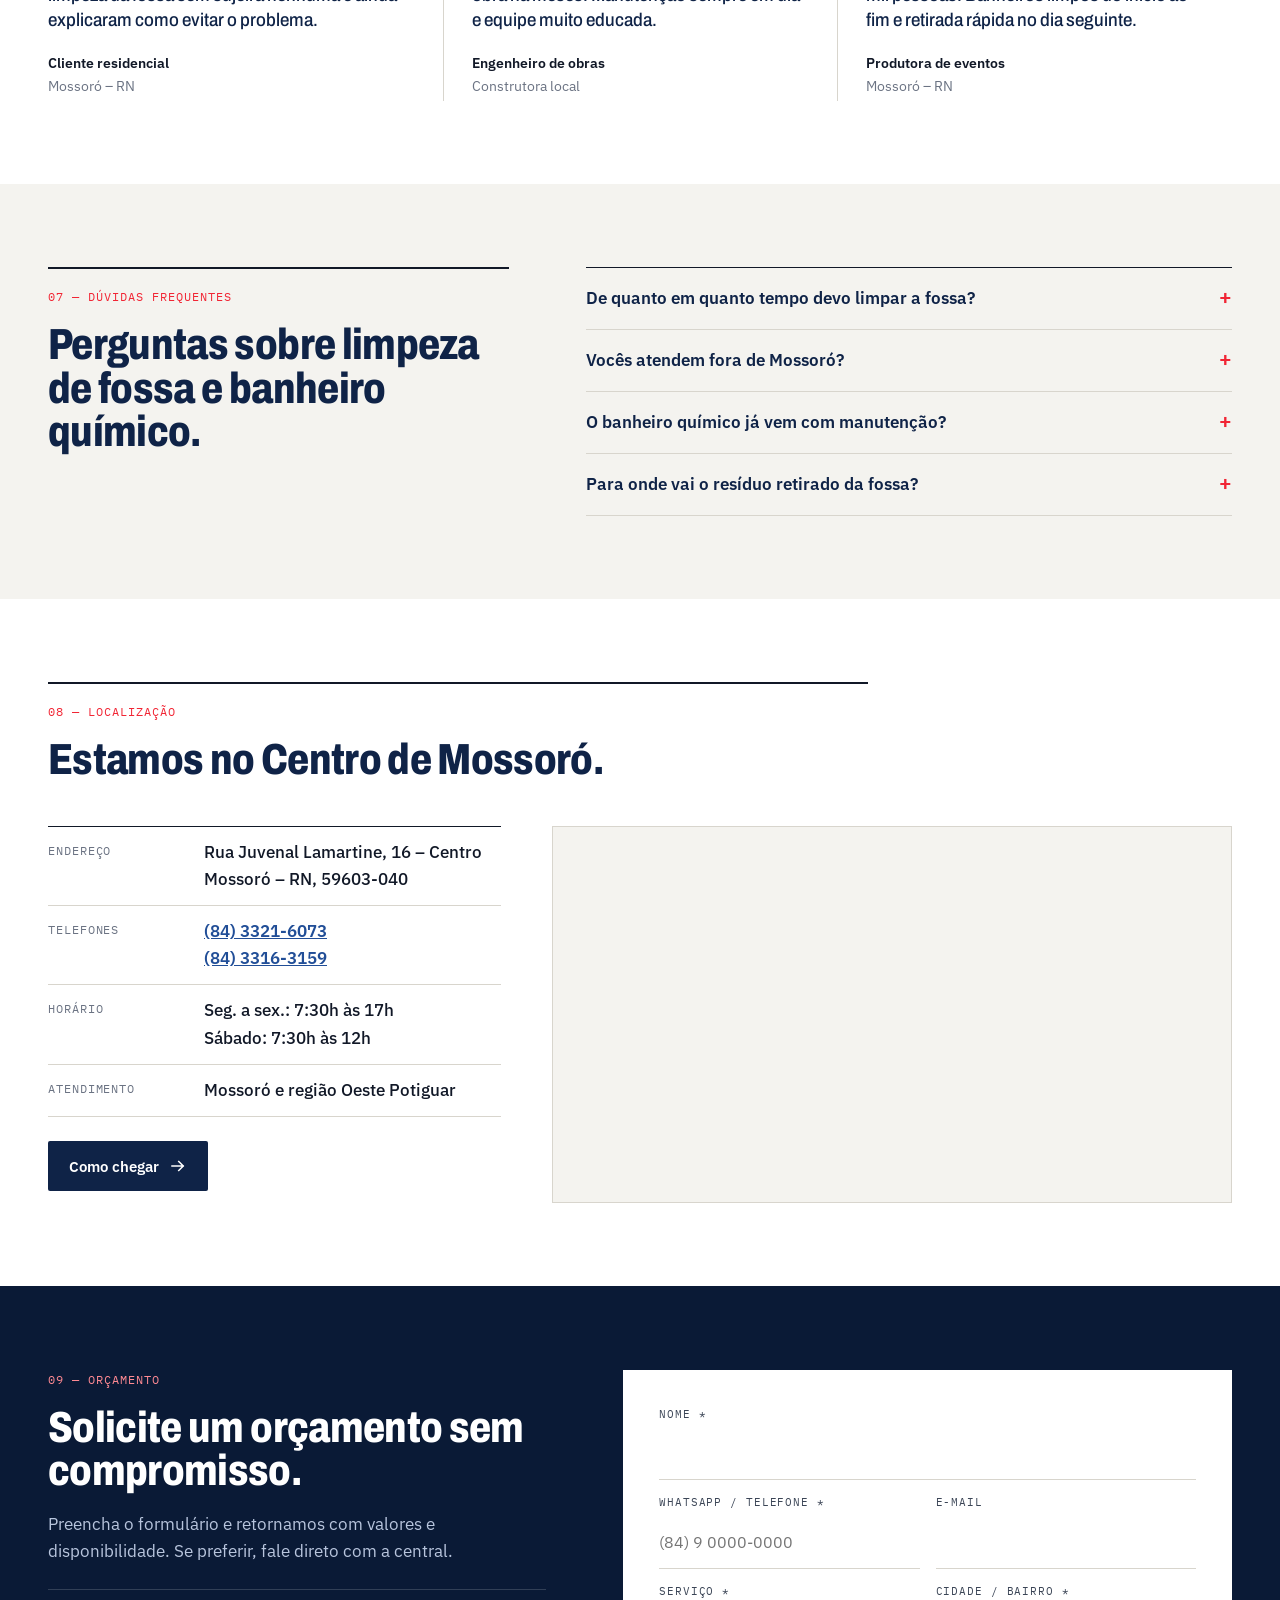
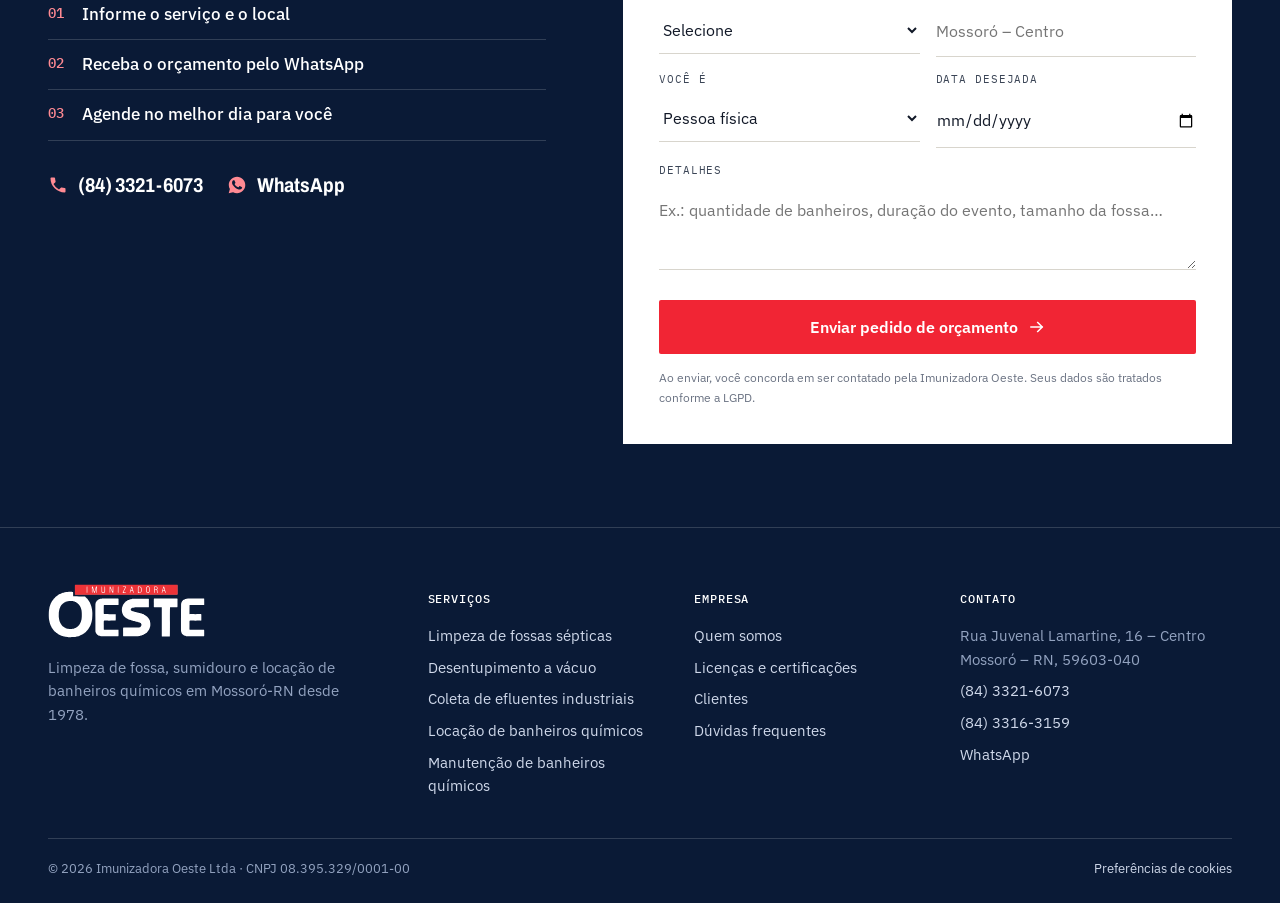
==== commit 9fcd0bcb: "Atualiza horário de funcionamento (seg–sex 7:30–17h, sáb 7:30–12h) Co-Authored-By: Claude Opus 5.5 <" ====
--- a/index.html
+++ b/index.html
@@ -123,8 +123,8 @@
         {"@type": "AdministrativeArea", "name": "Região Oeste Potiguar"}
       ],
       "openingHoursSpecification": [
-        {"@type": "OpeningHoursSpecification", "dayOfWeek": ["Monday","Tuesday","Wednesday","Thursday","Friday"], "opens": "07:00", "closes": "17:00"},
-        {"@type": "OpeningHoursSpecification", "dayOfWeek": "Saturday", "opens": "07:00", "closes": "11:00"}
+        {"@type": "OpeningHoursSpecification", "dayOfWeek": ["Monday","Tuesday","Wednesday","Thursday","Friday"], "opens": "07:30", "closes": "17:00"},
+        {"@type": "OpeningHoursSpecification", "dayOfWeek": "Saturday", "opens": "07:30", "closes": "12:00"}
       ],
       "hasOfferCatalog": {
         "@type": "OfferCatalog",
@@ -441,7 +441,7 @@
         <dl class="spec loc-info reveal">
           <div><dt>Endereço</dt><dd>Rua Juvenal Lamartine, 16 – Centro<br>Mossoró – RN, 59603-040</dd></div>
           <div><dt>Telefones</dt><dd><a href="tel:+558433216073" data-track="click_phone" data-loc="localizacao">(84) 3321-6073</a><br><a href="tel:+558433163159" data-track="click_phone" data-loc="localizacao">(84) 3316-3159</a></dd></div>
-          <div><dt>Horário</dt><dd>Seg. a sex.: 7h às 17h<br>Sábado: 7h às 11h</dd></div>
+          <div><dt>Horário</dt><dd>Seg. a sex.: 7:30h às 17h<br>Sábado: 7:30h às 12h</dd></div>
           <div><dt>Atendimento</dt><dd>Mossoró e região Oeste Potiguar</dd></div>
           <div class="spec-cta"><a class="btn btn-solid" href="https://www.google.com/maps/dir/?api=1&destination=Rua+Juvenal+Lamartine,+16,+Centro,+Mossor%C3%B3+-+RN,+59603-040" target="_blank" rel="noopener" data-track="click_directions" data-loc="localizacao">Como chegar <svg><use href="#i-arrow"/></svg></a></div>
         </dl>
